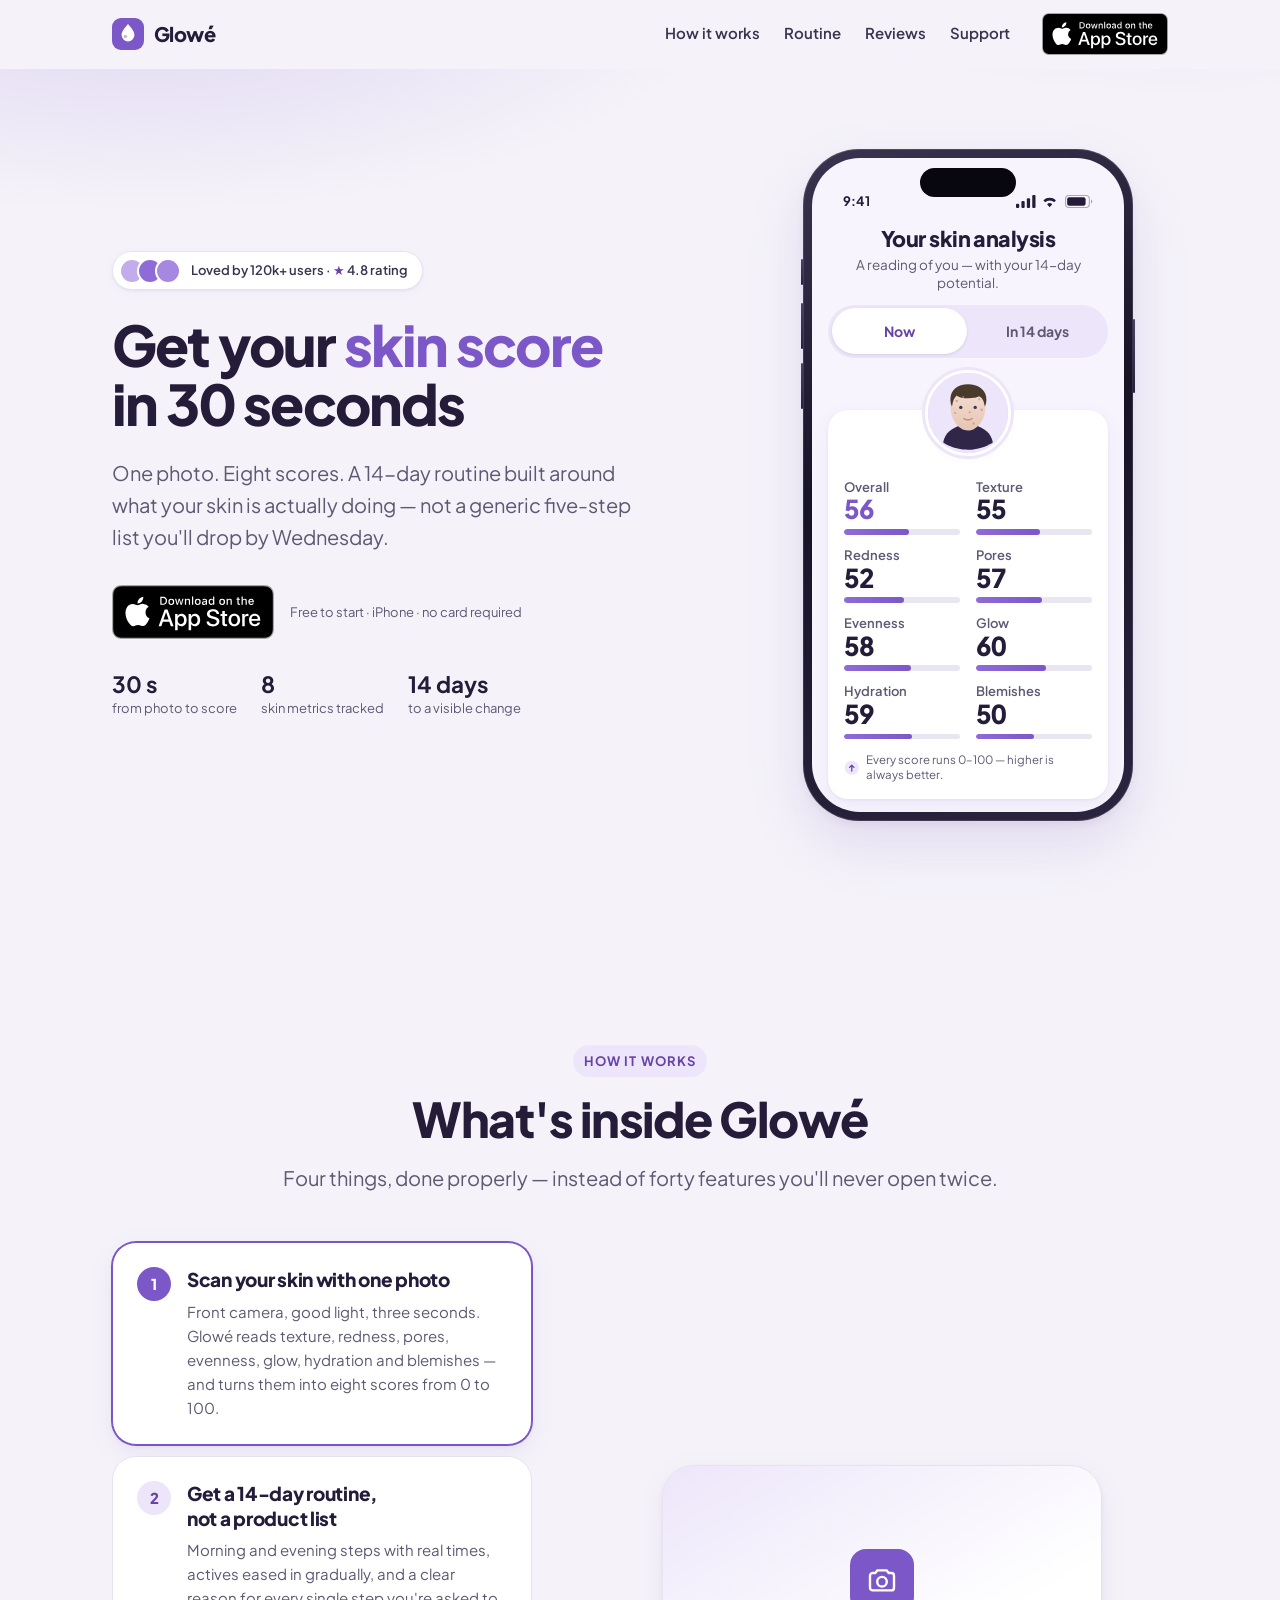
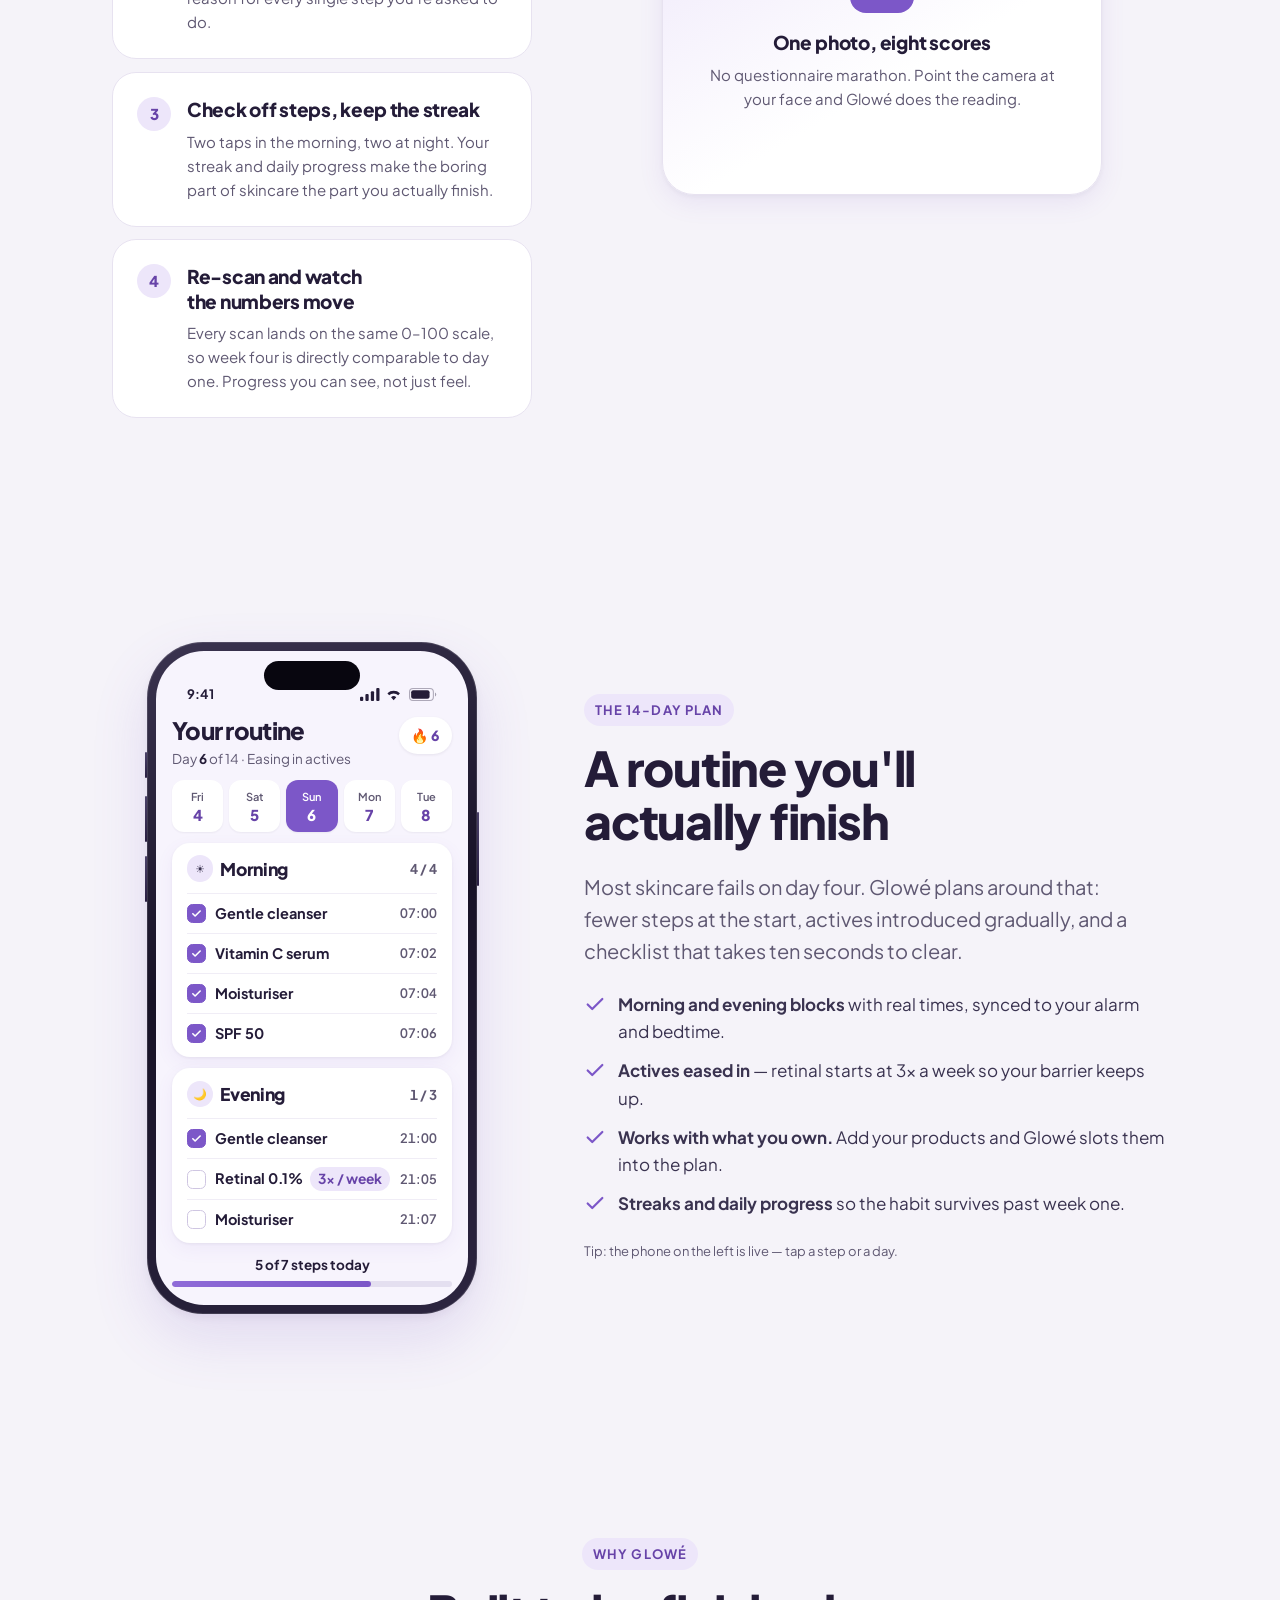
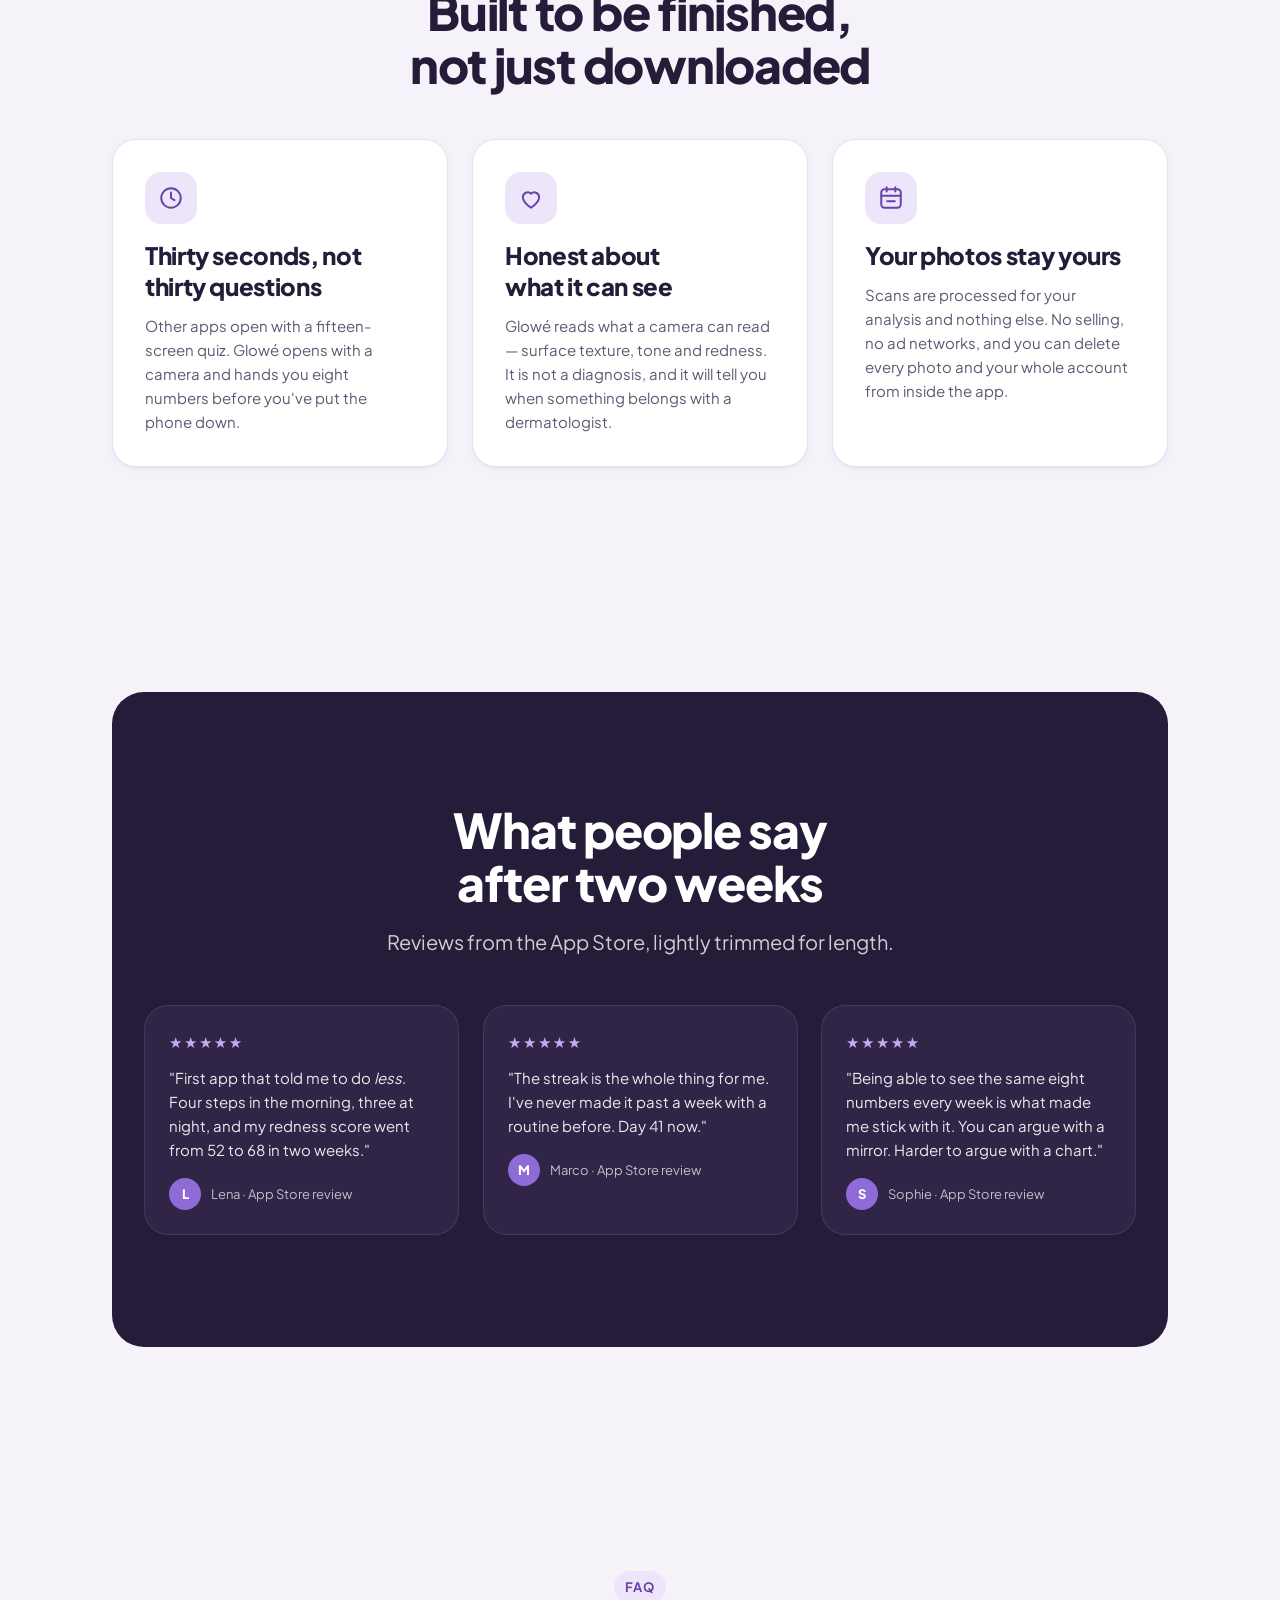
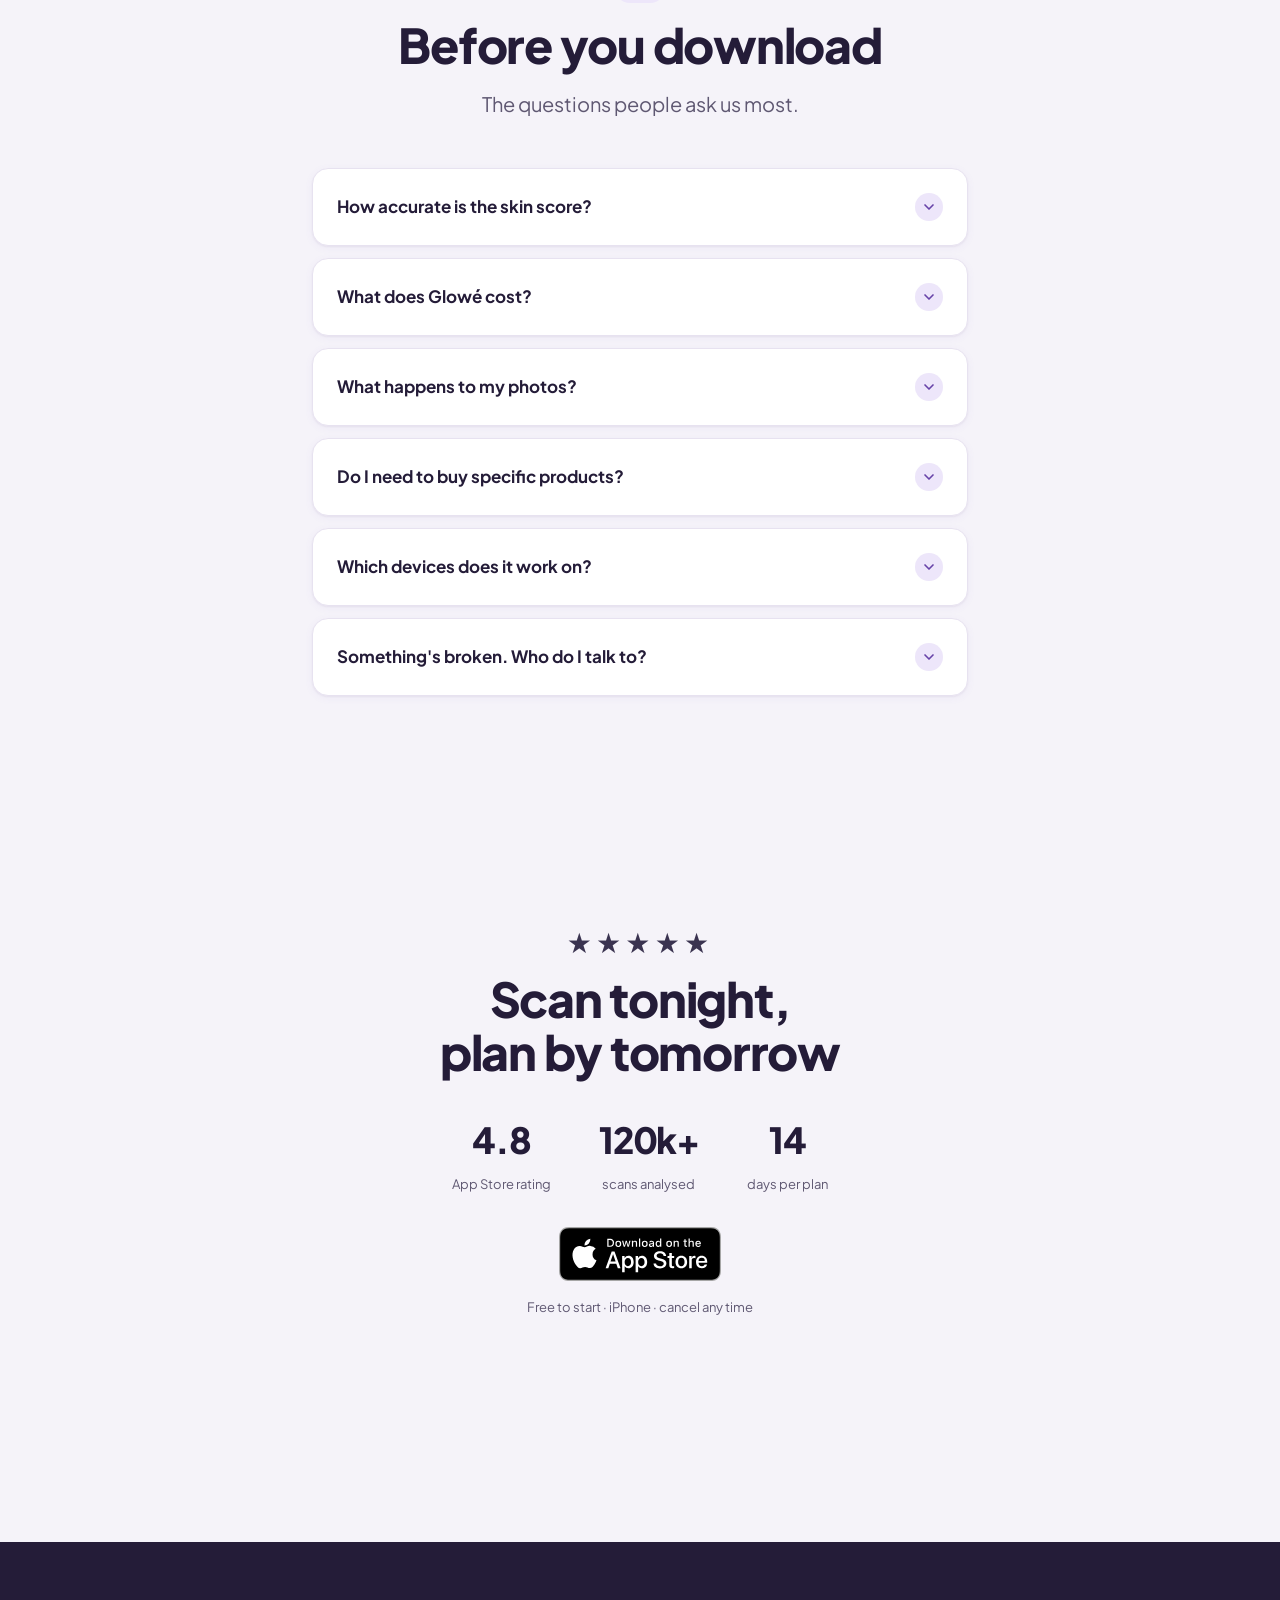
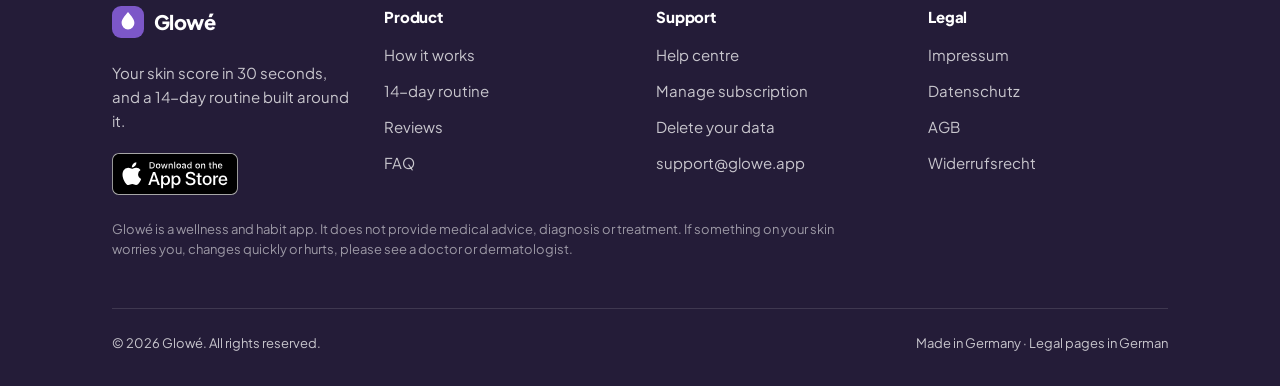
==== index.html @ 4f0b28f7 "Add Glowé marketing site with code-built iPhone mockups Static five-page site for the Glowé iOS app," ====
<!doctype html>
<html lang="en">
  <head>
    <meta charset="utf-8" />
    <meta name="viewport" content="width=device-width, initial-scale=1" />
    <title>Glowé — Get your skin score and a 14-day routine</title>
    <meta
      name="description"
      content="Glowé reads your skin in 30 seconds and builds a 14-day routine you'll actually finish. Eight scores, one clear plan, progress you can see. Free to start on iPhone."
    />
    <link rel="canonical" href="https://glowe.app/" />
    <meta name="theme-color" content="#f5f3f9" />

    <meta property="og:type" content="website" />
    <meta property="og:site_name" content="Glowé" />
    <meta property="og:title" content="Glowé — Get your skin score" />
    <meta
      property="og:description"
      content="A reading of your skin in 30 seconds, plus a 14-day routine built around it. Free to start on iPhone."
    />
    <meta property="og:url" content="https://glowe.app/" />
    <meta property="og:locale" content="en" />
    <meta name="twitter:card" content="summary_large_image" />
    <meta name="twitter:title" content="Glowé — Get your skin score" />
    <meta
      name="twitter:description"
      content="A reading of your skin in 30 seconds, plus a 14-day routine built around it."
    />

    <link
      rel="preload"
      href="assets/fonts/plus-jakarta-sans-latin.woff2"
      as="font"
      type="font/woff2"
      crossorigin
    />
    <link rel="stylesheet" href="assets/css/style.css" />
    <link
      rel="icon"
      href="data:image/svg+xml,%3Csvg xmlns='http://www.w3.org/2000/svg' viewBox='0 0 32 32'%3E%3Crect width='32' height='32' rx='9' fill='%237c57c8'/%3E%3Cpath d='M16 6c3.4 4.2 6.4 7.2 6.4 11a6.4 6.4 0 1 1-12.8 0c0-3.8 3-6.8 6.4-11z' fill='%23fff'/%3E%3C/svg%3E"
    />

    <script type="application/ld+json">
      {
        "@context": "https://schema.org",
        "@type": "SoftwareApplication",
        "name": "Glowé",
        "applicationCategory": "HealthApplication",
        "operatingSystem": "iOS 16.0 or later",
        "url": "https://glowe.app/",
        "downloadUrl": "https://apps.apple.com/app/id6787454842",
        "description": "Glowé reads your skin in 30 seconds and builds a 14-day routine around it.",
        "offers": {
          "@type": "Offer",
          "price": "0",
          "priceCurrency": "EUR",
          "description": "Free to download with an optional paid subscription."
        }
      }
    </script>
  </head>

  <body>
    <a class="skip-link" href="#main">Skip to content</a>

    <!-- ==================== HEADER ==================== -->
    <header class="header">
      <div class="container header__inner">
        <a class="brand" href="index.html">
          <svg
            class="brand__mark"
            viewBox="0 0 32 32"
            role="img"
            aria-hidden="true"
          >
            <rect width="32" height="32" rx="9" fill="#7c57c8" />
            <path
              d="M16 6c3.4 4.2 6.4 7.2 6.4 11a6.4 6.4 0 1 1-12.8 0c0-3.8 3-6.8 6.4-11z"
              fill="#fff"
            />
            <circle cx="13.4" cy="18.4" r="1.7" fill="#7c57c8" opacity=".45" />
          </svg>
          Glowé
        </a>

        <nav class="nav" aria-label="Main">
          <a href="#how">How it works</a>
          <a href="#routine">Routine</a>
          <a href="#reviews">Reviews</a>
          <a href="support.html">Support</a>
        </nav>

        <a
          class="appstore appstore--sm header__cta"
          href="https://apps.apple.com/app/id6787454842"
          target="_blank"
          rel="noopener"
        >
          <img
            src="assets/img/appstore-badge.svg"
            alt="Download Glowé on the App Store"
            width="126"
            height="42"
          />
        </a>

        <button
          class="burger"
          type="button"
          aria-expanded="false"
          aria-controls="mobile-nav"
          aria-label="Open menu"
        >
          <span></span>
        </button>
      </div>

      <div class="container">
        <nav class="mobile-nav" id="mobile-nav" hidden aria-label="Mobile">
          <a href="#how">How it works</a>
          <a href="#routine">Routine</a>
          <a href="#reviews">Reviews</a>
          <a href="support.html">Support</a>
          <a
            class="appstore appstore--sm"
            href="https://apps.apple.com/app/id6787454842"
            target="_blank"
            rel="noopener"
          >
            <img
              src="assets/img/appstore-badge.svg"
              alt="Download Glowé on the App Store"
              width="126"
              height="42"
            />
          </a>
        </nav>
      </div>
    </header>

    <main id="main">
      <!-- ==================== HERO ==================== -->
      <section class="hero">
        <div class="container hero__grid">
          <div data-reveal-group>
            <div class="proof reveal">
              <span class="proof__faces" aria-hidden="true"
                ><span></span><span></span><span></span
              ></span>
              <span
                >Loved by 120k+ users · <span class="proof__stars">★</span> 4.8
                rating</span
              >
            </div>

            <h1 class="reveal">
              Get your <em>skin score</em><br />in 30 seconds
            </h1>

            <p class="hero__lead reveal">
              One photo. Eight scores. A 14-day routine built around what your
              skin is actually doing — not a generic five-step list you'll drop
              by Wednesday.
            </p>

            <div class="cta-row hero__cta reveal">
              <a
                class="appstore"
                href="https://apps.apple.com/app/id6787454842"
                target="_blank"
                rel="noopener"
              >
                <img
                  src="assets/img/appstore-badge.svg"
                  alt="Download Glowé on the App Store"
                  width="162"
                  height="54"
                />
              </a>
              <span class="cta-note"
                >Free to start · iPhone · no card required</span
              >
            </div>

            <div class="hero__meta reveal">
              <div><strong>30 s</strong>from photo to score</div>
              <div><strong>8</strong>skin metrics tracked</div>
              <div><strong>14 days</strong>to a visible change</div>
            </div>
          </div>

          <!-- ---------- iPhone 1: Skin analysis (echter Code) ---------- -->
          <div class="phone reveal" data-skin-screen>
            <span class="phone__side phone__side--l1" aria-hidden="true"></span>
            <span class="phone__side phone__side--l2" aria-hidden="true"></span>
            <span class="phone__side phone__side--l3" aria-hidden="true"></span>
            <span class="phone__side phone__side--r" aria-hidden="true"></span>

            <div class="phone__frame">
              <span class="phone__island" aria-hidden="true"></span>
              <div class="phone__screen">
                <div class="statusbar">
                  <span>9:41</span>
                  <span class="statusbar__icons" aria-hidden="true">
                    <svg viewBox="0 0 18 12">
                      <rect x="0" y="8" width="3" height="4" rx="1" />
                      <rect x="5" y="5.5" width="3" height="6.5" rx="1" />
                      <rect x="10" y="3" width="3" height="9" rx="1" />
                      <rect x="15" y="0" width="3" height="12" rx="1" />
                    </svg>
                    <svg viewBox="0 0 16 12">
                      <path
                        d="M8 11.2 5.6 8.6a3.4 3.4 0 0 1 4.8 0L8 11.2Zm-4.2-4.5-1.6-1.8a8.6 8.6 0 0 1 11.6 0l-1.6 1.8a6.2 6.2 0 0 0-8.4 0Z"
                      />
                    </svg>
                    <svg viewBox="0 0 26 12">
                      <rect
                        x="0.5"
                        y="0.5"
                        width="22"
                        height="11"
                        rx="3.2"
                        fill="none"
                        stroke="currentColor"
                        stroke-opacity=".35"
                      />
                      <rect x="2" y="2" width="17" height="8" rx="2" />
                      <path d="M24 4.2v3.6a2 2 0 0 0 0-3.6Z" opacity=".4" />
                    </svg>
                  </span>
                </div>

                <div class="screen">
                  <div>
                    <p class="screen__title">Your skin analysis</p>
                    <p class="screen__sub">
                      A reading of you — with your 14-day potential.
                    </p>
                  </div>

                  <div class="seg" data-active="0" role="tablist" aria-label="Timeframe">
                    <span class="seg__thumb" aria-hidden="true"></span>
                    <button
                      class="seg__btn"
                      type="button"
                      role="tab"
                      aria-selected="true"
                    >
                      Now
                    </button>
                    <button
                      class="seg__btn"
                      type="button"
                      role="tab"
                      aria-selected="false"
                      tabindex="-1"
                    >
                      In 14 days
                    </button>
                  </div>

                  <div>
                    <div class="face">
                      <svg viewBox="0 0 100 100" role="img" aria-label="Your scan">
                        <defs>
                          <linearGradient id="skin" x1="0" y1="0" x2="0" y2="1">
                            <stop offset="0" stop-color="#f4ded2" />
                            <stop offset="1" stop-color="#e6c6b4" />
                          </linearGradient>
                        </defs>
                        <rect width="100" height="100" fill="#ede6fa" />
                        <path
                          d="M50 96c-19 0-31-9-31-9 2-13 12-18 20-21h22c8 3 18 8 20 21 0 0-12 9-31 9Z"
                          fill="#2f2648"
                        />
                        <path
                          d="M50 18c14 0 22 9 22 24 0 16-10 30-22 30S28 58 28 42c0-15 8-24 22-24Z"
                          fill="url(#skin)"
                        />
                        <path
                          d="M50 14c13 0 23 7 23 19 0 4-1 7-2 9-1-7-3-11-7-13-5 3-23 4-28-1-3 2-5 7-6 14-1-2-2-5-2-9 0-12 9-19 22-19Z"
                          fill="#4a3a2c"
                        />
                        <circle cx="41" cy="43" r="2.1" fill="#3c3350" />
                        <circle cx="59" cy="43" r="2.1" fill="#3c3350" />
                        <path
                          d="M45 57c3 2 7 2 10 0"
                          stroke="#c98d80"
                          stroke-width="2"
                          fill="none"
                          stroke-linecap="round"
                        />
                        <g fill="#d98a86" opacity=".72">
                          <circle cx="36" cy="35" r="1.5" />
                          <circle cx="64" cy="33" r="1.3" />
                          <circle cx="67" cy="46" r="1.6" />
                          <circle cx="34" cy="50" r="1.4" />
                          <circle cx="57" cy="63" r="1.5" />
                          <circle cx="44" cy="30" r="1.2" />
                          <circle cx="52" cy="49" r="1.3" />
                        </g>
                      </svg>
                    </div>

                    <div class="screen__card">
                      <div class="scores">
                        <div class="score score--lead" data-score="overall">
                          <p class="score__label">Overall</p>
                          <p class="score__value">56</p>
                          <div class="score__bar">
                            <span class="score__fill"></span>
                          </div>
                        </div>
                        <div class="score" data-score="texture">
                          <p class="score__label">Texture</p>
                          <p class="score__value">55</p>
                          <div class="score__bar">
                            <span class="score__fill"></span>
                          </div>
                        </div>
                        <div class="score" data-score="redness">
                          <p class="score__label">Redness</p>
                          <p class="score__value">52</p>
                          <div class="score__bar">
                            <span class="score__fill"></span>
                          </div>
                        </div>
                        <div class="score" data-score="pores">
                          <p class="score__label">Pores</p>
                          <p class="score__value">57</p>
                          <div class="score__bar">
                            <span class="score__fill"></span>
                          </div>
                        </div>
                        <div class="score" data-score="evenness">
                          <p class="score__label">Evenness</p>
                          <p class="score__value">58</p>
                          <div class="score__bar">
                            <span class="score__fill"></span>
                          </div>
                        </div>
                        <div class="score" data-score="glow">
                          <p class="score__label">Glow</p>
                          <p class="score__value">60</p>
                          <div class="score__bar">
                            <span class="score__fill"></span>
                          </div>
                        </div>
                        <div class="score" data-score="hydration">
                          <p class="score__label">Hydration</p>
                          <p class="score__value">59</p>
                          <div class="score__bar">
                            <span class="score__fill"></span>
                          </div>
                        </div>
                        <div class="score" data-score="blemishes">
                          <p class="score__label">Blemishes</p>
                          <p class="score__value">50</p>
                          <div class="score__bar">
                            <span class="score__fill"></span>
                          </div>
                        </div>
                      </div>

                      <p class="screen__foot">
                        <svg viewBox="0 0 24 24" aria-hidden="true">
                          <circle cx="12" cy="12" r="11" fill="#ede6fa" />
                          <path
                            d="M12 17V8m0 0-3.4 3.4M12 8l3.4 3.4"
                            stroke="#6743a8"
                            stroke-width="2"
                            fill="none"
                            stroke-linecap="round"
                            stroke-linejoin="round"
                          />
                        </svg>
                        Every score runs 0–100 — higher is always better.
                      </p>
                    </div>
                  </div>
                </div>
              </div>
            </div>
          </div>
        </div>
      </section>

      <!-- ==================== HOW IT WORKS / TABS ==================== -->
      <section class="section" id="how">
        <div class="container">
          <div class="section__head reveal">
            <span class="eyebrow">How it works</span>
            <h2>What's inside Glowé</h2>
            <p>
              Four things, done properly — instead of forty features you'll
              never open twice.
            </p>
          </div>

          <div class="features">
            <div class="tabs" role="tablist" data-tabs aria-label="Features">
              <button
                class="tab reveal"
                role="tab"
                id="tab-1"
                aria-controls="panel-1"
                aria-selected="true"
                type="button"
              >
                <span class="tab__num" aria-hidden="true">1</span>
                <span>
                  <h3>Scan your skin with one photo</h3>
                  <p>
                    Front camera, good light, three seconds. Glowé reads
                    texture, redness, pores, evenness, glow, hydration and
                    blemishes — and turns them into eight scores from 0 to 100.
                  </p>
                </span>
              </button>

              <button
                class="tab reveal"
                role="tab"
                id="tab-2"
                aria-controls="panel-2"
                aria-selected="false"
                tabindex="-1"
                type="button"
              >
                <span class="tab__num" aria-hidden="true">2</span>
                <span>
                  <h3>Get a 14-day routine, not a product list</h3>
                  <p>
                    Morning and evening steps with real times, actives eased in
                    gradually, and a clear reason for every single step you're
                    asked to do.
                  </p>
                </span>
              </button>

              <button
                class="tab reveal"
                role="tab"
                id="tab-3"
                aria-controls="panel-3"
                aria-selected="false"
                tabindex="-1"
                type="button"
              >
                <span class="tab__num" aria-hidden="true">3</span>
                <span>
                  <h3>Check off steps, keep the streak</h3>
                  <p>
                    Two taps in the morning, two at night. Your streak and daily
                    progress make the boring part of skincare the part you
                    actually finish.
                  </p>
                </span>
              </button>

              <button
                class="tab reveal"
                role="tab"
                id="tab-4"
                aria-controls="panel-4"
                aria-selected="false"
                tabindex="-1"
                type="button"
              >
                <span class="tab__num" aria-hidden="true">4</span>
                <span>
                  <h3>Re-scan and watch the numbers move</h3>
                  <p>
                    Every scan lands on the same 0–100 scale, so week four is
                    directly comparable to day one. Progress you can see, not
                    just feel.
                  </p>
                </span>
              </button>
            </div>

            <div class="tabpanels reveal">
              <div
                class="tabpanel is-active"
                id="panel-1"
                role="tabpanel"
                aria-labelledby="tab-1"
              >
                <div class="shot">
                  <div>
                    <div class="shot__icon">
                      <svg viewBox="0 0 24 24" aria-hidden="true">
                        <path
                          d="M3 8a2 2 0 0 1 2-2h2l1.6-2h6.8L17 6h2a2 2 0 0 1 2 2v9a2 2 0 0 1-2 2H5a2 2 0 0 1-2-2Z"
                        />
                        <circle cx="12" cy="12.5" r="3.6" />
                      </svg>
                    </div>
                    <h4>One photo, eight scores</h4>
                    <p>
                      No questionnaire marathon. Point the camera at your face
                      and Glowé does the reading.
                    </p>
                  </div>
                </div>
              </div>

              <div
                class="tabpanel"
                id="panel-2"
                role="tabpanel"
                aria-labelledby="tab-2"
              >
                <div class="shot">
                  <div>
                    <div class="shot__icon">
                      <svg viewBox="0 0 24 24" aria-hidden="true">
                        <rect x="3" y="5" width="18" height="16" rx="3" />
                        <path d="M8 3v4M16 3v4M3 10h18M8 15h3M8 18h6" />
                      </svg>
                    </div>
                    <h4>14 days, mapped out</h4>
                    <p>
                      Actives are introduced slowly — retinal three times a week
                      before it becomes nightly.
                    </p>
                  </div>
                </div>
              </div>

              <div
                class="tabpanel"
                id="panel-3"
                role="tabpanel"
                aria-labelledby="tab-3"
              >
                <div class="shot">
                  <div>
                    <div class="shot__icon">
                      <svg viewBox="0 0 24 24" aria-hidden="true">
                        <path d="m4 12.5 5 5L20 6.5" />
                      </svg>
                    </div>
                    <h4>Streaks that survive Wednesday</h4>
                    <p>
                      A tap per step, a bar that fills, and a reminder that
                      knows your actual bedtime.
                    </p>
                  </div>
                </div>
              </div>

              <div
                class="tabpanel"
                id="panel-4"
                role="tabpanel"
                aria-labelledby="tab-4"
              >
                <div class="shot">
                  <div>
                    <div class="shot__icon">
                      <svg viewBox="0 0 24 24" aria-hidden="true">
                        <path d="M4 19V5M4 19h16M8 16V11M12.5 16V7M17 16v-6" />
                      </svg>
                    </div>
                    <h4>Same scale, every scan</h4>
                    <p>
                      Day 1 next to day 14 next to day 90 — one chart, no
                      guessing whether it's working.
                    </p>
                  </div>
                </div>
              </div>
            </div>
          </div>
        </div>
      </section>

      <!-- ==================== ROUTINE (iPhone 2) ==================== -->
      <section class="section" id="routine">
        <div class="container split">
          <!-- ---------- iPhone 2: Routine (echter Code, anklickbar) ---------- -->
          <div class="phone reveal" data-routine-screen>
            <span class="phone__side phone__side--l1" aria-hidden="true"></span>
            <span class="phone__side phone__side--l2" aria-hidden="true"></span>
            <span class="phone__side phone__side--l3" aria-hidden="true"></span>
            <span class="phone__side phone__side--r" aria-hidden="true"></span>

            <div class="phone__frame">
              <span class="phone__island" aria-hidden="true"></span>
              <div class="phone__screen">
                <div class="statusbar">
                  <span>9:41</span>
                  <span class="statusbar__icons" aria-hidden="true">
                    <svg viewBox="0 0 18 12">
                      <rect x="0" y="8" width="3" height="4" rx="1" />
                      <rect x="5" y="5.5" width="3" height="6.5" rx="1" />
                      <rect x="10" y="3" width="3" height="9" rx="1" />
                      <rect x="15" y="0" width="3" height="12" rx="1" />
                    </svg>
                    <svg viewBox="0 0 16 12">
                      <path
                        d="M8 11.2 5.6 8.6a3.4 3.4 0 0 1 4.8 0L8 11.2Zm-4.2-4.5-1.6-1.8a8.6 8.6 0 0 1 11.6 0l-1.6 1.8a6.2 6.2 0 0 0-8.4 0Z"
                      />
                    </svg>
                    <svg viewBox="0 0 26 12">
                      <rect
                        x="0.5"
                        y="0.5"
                        width="22"
                        height="11"
                        rx="3.2"
                        fill="none"
                        stroke="currentColor"
                        stroke-opacity=".35"
                      />
                      <rect x="2" y="2" width="17" height="8" rx="2" />
                      <path d="M24 4.2v3.6a2 2 0 0 0 0-3.6Z" opacity=".4" />
                    </svg>
                  </span>
                </div>

                <div class="screen screen--routine">
                  <div class="routine__top">
                    <div>
                      <p class="routine__title">Your routine</p>
                      <p class="routine__sub">
                        Day <b>6</b> of 14 · Easing in actives
                      </p>
                    </div>
                    <span class="streak" aria-label="6 day streak">🔥 6</span>
                  </div>

                  <div class="days" role="group" aria-label="Pick a day">
                    <button class="day" type="button" aria-pressed="false">
                      <span class="day__name">Fri</span
                      ><span class="day__num">4</span>
                    </button>
                    <button class="day" type="button" aria-pressed="false">
                      <span class="day__name">Sat</span
                      ><span class="day__num">5</span>
                    </button>
                    <button class="day" type="button" aria-pressed="true">
                      <span class="day__name">Sun</span
                      ><span class="day__num">6</span>
                    </button>
                    <button class="day" type="button" aria-pressed="false">
                      <span class="day__name">Mon</span
                      ><span class="day__num">7</span>
                    </button>
                    <button class="day" type="button" aria-pressed="false">
                      <span class="day__name">Tue</span
                      ><span class="day__num">8</span>
                    </button>
                  </div>

                  <div class="block" data-block>
                    <div class="block__head">
                      <span class="block__icon" aria-hidden="true">☀️</span>
                      <span class="block__name">Morning</span>
                      <span class="block__count">4 / 4</span>
                    </div>
                    <button class="step" type="button" aria-pressed="true">
                      <span class="step__box" aria-hidden="true"
                        ><svg viewBox="0 0 24 24" fill="none" stroke="#fff" stroke-width="3.5" stroke-linecap="round" stroke-linejoin="round"><path d="m4 12.5 5 5L20 6.5"/></svg
                      ></span>
                      <span class="step__name">Gentle cleanser</span>
                      <span class="step__time">07:00</span>
                    </button>
                    <button class="step" type="button" aria-pressed="true">
                      <span class="step__box" aria-hidden="true"
                        ><svg viewBox="0 0 24 24" fill="none" stroke="#fff" stroke-width="3.5" stroke-linecap="round" stroke-linejoin="round"><path d="m4 12.5 5 5L20 6.5"/></svg
                      ></span>
                      <span class="step__name">Vitamin C serum</span>
                      <span class="step__time">07:02</span>
                    </button>
                    <button class="step" type="button" aria-pressed="true">
                      <span class="step__box" aria-hidden="true"
                        ><svg viewBox="0 0 24 24" fill="none" stroke="#fff" stroke-width="3.5" stroke-linecap="round" stroke-linejoin="round"><path d="m4 12.5 5 5L20 6.5"/></svg
                      ></span>
                      <span class="step__name">Moisturiser</span>
                      <span class="step__time">07:04</span>
                    </button>
                    <button class="step" type="button" aria-pressed="true">
                      <span class="step__box" aria-hidden="true"
                        ><svg viewBox="0 0 24 24" fill="none" stroke="#fff" stroke-width="3.5" stroke-linecap="round" stroke-linejoin="round"><path d="m4 12.5 5 5L20 6.5"/></svg
                      ></span>
                      <span class="step__name">SPF 50</span>
                      <span class="step__time">07:06</span>
                    </button>
                  </div>

                  <div class="block" data-block>
                    <div class="block__head">
                      <span class="block__icon" aria-hidden="true">🌙</span>
                      <span class="block__name">Evening</span>
                      <span class="block__count">1 / 3</span>
                    </div>
                    <button class="step" type="button" aria-pressed="true">
                      <span class="step__box" aria-hidden="true"
                        ><svg viewBox="0 0 24 24" fill="none" stroke="#fff" stroke-width="3.5" stroke-linecap="round" stroke-linejoin="round"><path d="m4 12.5 5 5L20 6.5"/></svg
                      ></span>
                      <span class="step__name">Gentle cleanser</span>
                      <span class="step__time">21:00</span>
                    </button>
                    <button class="step" type="button" aria-pressed="false">
                      <span class="step__box" aria-hidden="true"
                        ><svg viewBox="0 0 24 24" fill="none" stroke="#fff" stroke-width="3.5" stroke-linecap="round" stroke-linejoin="round"><path d="m4 12.5 5 5L20 6.5"/></svg
                      ></span>
                      <span class="step__name"
                        >Retinal 0.1%<span class="step__tag">3× / week</span></span
                      >
                      <span class="step__time">21:05</span>
                    </button>
                    <button class="step" type="button" aria-pressed="false">
                      <span class="step__box" aria-hidden="true"
                        ><svg viewBox="0 0 24 24" fill="none" stroke="#fff" stroke-width="3.5" stroke-linecap="round" stroke-linejoin="round"><path d="m4 12.5 5 5L20 6.5"/></svg
                      ></span>
                      <span class="step__name">Moisturiser</span>
                      <span class="step__time">21:07</span>
                    </button>
                  </div>

                  <div class="routine__progress">
                    <p>
                      <span data-steps-done>5</span> of
                      <span data-steps-total>7</span> steps today
                    </p>
                    <div class="pbar">
                      <span
                        class="pbar__fill"
                        data-steps-bar
                        style="width: 71%"
                      ></span>
                    </div>
                  </div>
                </div>
              </div>
            </div>
          </div>

          <div data-reveal-group>
            <span class="eyebrow reveal">The 14-day plan</span>
            <h2 class="reveal">A routine you'll actually finish</h2>
            <p class="hero__lead reveal">
              Most skincare fails on day four. Glowé plans around that: fewer
              steps at the start, actives introduced gradually, and a checklist
              that takes ten seconds to clear.
            </p>
            <ul class="checklist reveal">
              <li>
                <svg
                  viewBox="0 0 24 24"
                  fill="none"
                  stroke="currentColor"
                  stroke-width="2.4"
                  stroke-linecap="round"
                  stroke-linejoin="round"
                  aria-hidden="true"
                >
                  <path d="m4 12.5 5 5L20 6.5" />
                </svg>
                <span
                  ><strong>Morning and evening blocks</strong> with real times,
                  synced to your alarm and bedtime.</span
                >
              </li>
              <li>
                <svg
                  viewBox="0 0 24 24"
                  fill="none"
                  stroke="currentColor"
                  stroke-width="2.4"
                  stroke-linecap="round"
                  stroke-linejoin="round"
                  aria-hidden="true"
                >
                  <path d="m4 12.5 5 5L20 6.5" />
                </svg>
                <span
                  ><strong>Actives eased in</strong> — retinal starts at 3× a
                  week so your barrier keeps up.</span
                >
              </li>
              <li>
                <svg
                  viewBox="0 0 24 24"
                  fill="none"
                  stroke="currentColor"
                  stroke-width="2.4"
                  stroke-linecap="round"
                  stroke-linejoin="round"
                  aria-hidden="true"
                >
                  <path d="m4 12.5 5 5L20 6.5" />
                </svg>
                <span
                  ><strong>Works with what you own.</strong> Add your products
                  and Glowé slots them into the plan.</span
                >
              </li>
              <li>
                <svg
                  viewBox="0 0 24 24"
                  fill="none"
                  stroke="currentColor"
                  stroke-width="2.4"
                  stroke-linecap="round"
                  stroke-linejoin="round"
                  aria-hidden="true"
                >
                  <path d="m4 12.5 5 5L20 6.5" />
                </svg>
                <span
                  ><strong>Streaks and daily progress</strong> so the habit
                  survives past week one.</span
                >
              </li>
            </ul>
            <p class="cta-note reveal" style="margin-top: 1.5rem">
              Tip: the phone on the left is live — tap a step or a day.
            </p>
          </div>
        </div>
      </section>

      <!-- ==================== WHY GLOWÉ ==================== -->
      <section class="section">
        <div class="container">
          <div class="section__head reveal">
            <span class="eyebrow">Why Glowé</span>
            <h2>Built to be finished, not just downloaded</h2>
          </div>

          <div class="cards" data-reveal-group>
            <article class="card reveal">
              <div class="card__icon">
                <svg viewBox="0 0 24 24" aria-hidden="true">
                  <circle cx="12" cy="12" r="9" />
                  <path d="M12 7v5l3.2 2" />
                </svg>
              </div>
              <h3>Thirty seconds, not thirty questions</h3>
              <p>
                Other apps open with a fifteen-screen quiz. Glowé opens with a
                camera and hands you eight numbers before you've put the phone
                down.
              </p>
            </article>

            <article class="card reveal">
              <div class="card__icon">
                <svg viewBox="0 0 24 24" aria-hidden="true">
                  <path
                    d="M12 21s-7.5-4.6-7.5-10A4.5 4.5 0 0 1 12 8a4.5 4.5 0 0 1 7.5 3c0 5.4-7.5 10-7.5 10Z"
                  />
                </svg>
              </div>
              <h3>Honest about what it can see</h3>
              <p>
                Glowé reads what a camera can read — surface texture, tone and
                redness. It is not a diagnosis, and it will tell you when
                something belongs with a dermatologist.
              </p>
            </article>

            <article class="card reveal">
              <div class="card__icon">
                <svg viewBox="0 0 24 24" aria-hidden="true">
                  <rect x="3" y="4" width="18" height="17" rx="3" />
                  <path d="M3 10h18M8 2v4M16 2v4M8.5 15h7" />
                </svg>
              </div>
              <h3>Your photos stay yours</h3>
              <p>
                Scans are processed for your analysis and nothing else. No
                selling, no ad networks, and you can delete every photo and your
                whole account from inside the app.
              </p>
            </article>
          </div>
        </div>
      </section>

      <!-- ==================== REVIEWS ==================== -->
      <section class="section" id="reviews">
        <div class="container">
          <div class="dark section" style="padding-inline: var(--gutter)">
            <div class="section__head reveal">
              <h2>What people say after two weeks</h2>
              <p>Reviews from the App Store, lightly trimmed for length.</p>
            </div>

            <div class="quotes" data-reveal-group>
              <figure class="quote reveal">
                <div class="quote__stars" aria-label="5 out of 5">★★★★★</div>
                <blockquote>
                  <p>
                    "First app that told me to do <em>less</em>. Four steps in
                    the morning, three at night, and my redness score went from
                    52 to 68 in two weeks."
                  </p>
                </blockquote>
                <figcaption class="quote__who">
                  <span class="quote__avatar" aria-hidden="true">L</span>
                  Lena · App Store review
                </figcaption>
              </figure>

              <figure class="quote reveal">
                <div class="quote__stars" aria-label="5 out of 5">★★★★★</div>
                <blockquote>
                  <p>
                    "The streak is the whole thing for me. I've never made it
                    past a week with a routine before. Day 41 now."
                  </p>
                </blockquote>
                <figcaption class="quote__who">
                  <span class="quote__avatar" aria-hidden="true">M</span>
                  Marco · App Store review
                </figcaption>
              </figure>

              <figure class="quote reveal">
                <div class="quote__stars" aria-label="4 out of 5">★★★★★</div>
                <blockquote>
                  <p>
                    "Being able to see the same eight numbers every week is what
                    made me stick with it. You can argue with a mirror. Harder
                    to argue with a chart."
                  </p>
                </blockquote>
                <figcaption class="quote__who">
                  <span class="quote__avatar" aria-hidden="true">S</span>
                  Sophie · App Store review
                </figcaption>
              </figure>
            </div>
          </div>
        </div>
      </section>

      <!-- ==================== FAQ ==================== -->
      <section class="section" id="faq">
        <div class="container container--narrow">
          <div class="section__head reveal">
            <span class="eyebrow">FAQ</span>
            <h2>Before you download</h2>
            <p>The questions people ask us most.</p>
          </div>

          <div class="faq" data-reveal-group>
            <details class="reveal" name="home-faq">
              <summary>How accurate is the skin score?</summary>
              <div class="faq__a">
                <p>
                  The score is a consistent reading, not a medical measurement.
                  Glowé looks at what a front camera can actually see — surface
                  texture, tone, redness and visible blemishes — under
                  reasonable light. Its real strength is comparability: the same
                  scale every time, so day 1 and day 14 line up. It cannot see
                  under the skin and it does not diagnose anything.
                </p>
              </div>
            </details>

            <details class="reveal" name="home-faq">
              <summary>What does Glowé cost?</summary>
              <div class="faq__a">
                <p>
                  Downloading, your first scan and your full skin score are
                  free. Glowé Plus — unlimited re-scans, the full 14-day routine
                  and progress history — is an auto-renewing subscription billed
                  through your Apple ID. The exact price for your region is
                  shown in the App Store and on the purchase screen before you
                  confirm. You can cancel any time in iPhone Settings → your
                  name → Subscriptions.
                </p>
              </div>
            </details>

            <details class="reveal" name="home-faq">
              <summary>What happens to my photos?</summary>
              <div class="faq__a">
                <p>
                  They are processed to produce your analysis and stored so you
                  can compare scans over time. They are never sold and never
                  passed to advertising networks. You can delete individual
                  scans or your entire account, photos included, from the app —
                  see our
                  <a href="datenschutz.html">privacy policy</a> for the full
                  detail.
                </p>
              </div>
            </details>

            <details class="reveal" name="home-faq">
              <summary>Do I need to buy specific products?</summary>
              <div class="faq__a">
                <p>
                  No. Glowé plans around categories — cleanser, serum,
                  moisturiser, SPF — and you can add the products you already
                  own. We do not sell products and we take no commission on any
                  we mention.
                </p>
              </div>
            </details>

            <details class="reveal" name="home-faq">
              <summary>Which devices does it work on?</summary>
              <div class="faq__a">
                <p>
                  iPhone with iOS 16.0 or later. An Android version is on the
                  roadmap; there is no release date yet, so please don't plan
                  around one.
                </p>
              </div>
            </details>

            <details class="reveal" name="home-faq">
              <summary>Something's broken. Who do I talk to?</summary>
              <div class="faq__a">
                <p>
                  A real person, usually within one working day. Head to
                  <a href="support.html">Support</a> or write straight to
                  <a href="mailto:support@glowe.app">support@glowe.app</a> — a
                  screenshot helps enormously.
                </p>
              </div>
            </details>
          </div>
        </div>
      </section>

      <!-- ==================== FINAL CTA ==================== -->
      <section class="section finale">
        <div class="container container--narrow" data-reveal-group>
          <div class="finale__stars reveal" aria-hidden="true">★★★★★</div>
          <h2 class="reveal" style="margin-top: 0.5rem">
            Scan tonight, plan by tomorrow
          </h2>
          <div class="finale__scores reveal">
            <div><strong>4.8</strong><span>App Store rating</span></div>
            <div><strong>120k+</strong><span>scans analysed</span></div>
            <div><strong>14</strong><span>days per plan</span></div>
          </div>
          <div class="cta-row reveal">
            <a
              class="appstore"
              href="https://apps.apple.com/app/id6787454842"
              target="_blank"
              rel="noopener"
            >
              <img
                src="assets/img/appstore-badge.svg"
                alt="Download Glowé on the App Store"
                width="162"
                height="54"
              />
            </a>
          </div>
          <p class="cta-note reveal" style="margin-top: 1rem">
            Free to start · iPhone · cancel any time
          </p>
        </div>
      </section>
    </main>

    <!-- ==================== FOOTER ==================== -->
    <footer class="footer">
      <div class="container">
        <div class="footer__grid">
          <div>
            <a class="brand" href="index.html">
              <svg class="brand__mark" viewBox="0 0 32 32" aria-hidden="true">
                <rect width="32" height="32" rx="9" fill="#7c57c8" />
                <path
                  d="M16 6c3.4 4.2 6.4 7.2 6.4 11a6.4 6.4 0 1 1-12.8 0c0-3.8 3-6.8 6.4-11z"
                  fill="#fff"
                />
              </svg>
              Glowé
            </a>
            <p class="footer__tagline">
              Your skin score in 30 seconds, and a 14-day routine built around
              it.
            </p>
            <p style="margin-top: 1.25rem">
              <a
                class="appstore appstore--sm"
                href="https://apps.apple.com/app/id6787454842"
                target="_blank"
                rel="noopener"
              >
                <img
                  src="assets/img/appstore-badge.svg"
                  alt="Download Glowé on the App Store"
                  width="126"
                  height="42"
                />
              </a>
            </p>
          </div>

          <div>
            <h4>Product</h4>
            <ul>
              <li><a href="index.html#how">How it works</a></li>
              <li><a href="index.html#routine">14-day routine</a></li>
              <li><a href="index.html#reviews">Reviews</a></li>
              <li><a href="index.html#faq">FAQ</a></li>
            </ul>
          </div>

          <div>
            <h4>Support</h4>
            <ul>
              <li><a href="support.html">Help centre</a></li>
              <li>
                <a href="support.html#subscription">Manage subscription</a>
              </li>
              <li><a href="support.html#delete">Delete your data</a></li>
              <li><a href="mailto:support@glowe.app">support@glowe.app</a></li>
            </ul>
          </div>

          <div>
            <h4>Legal</h4>
            <ul>
              <li><a href="impressum.html">Impressum</a></li>
              <li><a href="datenschutz.html">Datenschutz</a></li>
              <li><a href="agb.html">AGB</a></li>
              <li><a href="agb.html#widerruf">Widerrufsrecht</a></li>
            </ul>
          </div>
        </div>

        <p class="footer__legal-note">
          Glowé is a wellness and habit app. It does not provide medical advice,
          diagnosis or treatment. If something on your skin worries you, changes
          quickly or hurts, please see a doctor or dermatologist.
        </p>

        <div class="footer__bottom">
          <span>© <span data-year>2026</span> Glowé. All rights reserved.</span>
          <span>Made in Germany · Legal pages in German</span>
        </div>
      </div>
    </footer>

    <script src="assets/js/main.js" defer></script>
  </body>
</html>
---- assets/css/style.css ----
/* =========================================================
   Glowé — Design System
   Ein Token-Satz, eine Typo-Skala, ein Spacing-Rhythmus.
   ========================================================= */

@font-face {
  font-family: "Plus Jakarta Sans";
  font-style: normal;
  font-weight: 400 800;
  font-display: swap;
  src: url("../fonts/plus-jakarta-sans-latin.woff2") format("woff2");
  unicode-range: U+0000-00FF, U+0131, U+0152-0153, U+02BB-02BC, U+02C6, U+02DA,
    U+02DC, U+0304, U+0308, U+0329, U+2000-206F, U+20AC, U+2122, U+2191, U+2193,
    U+2212, U+2215, U+FEFF, U+FFFD;
}

:root {
  /* ---- Farbe: eine Violett-Rampe, ein Neutral-System ---- */
  --violet-50: #f7f4fd;
  --violet-100: #ede6fa;
  --violet-200: #dccef5;
  --violet-300: #c3acec;
  --violet-400: #a688e0;
  --violet-500: #8f6bd8;
  --violet-600: #7c57c8; /* Primär — 5.18:1 auf Weiß */
  --violet-700: #6743a8; /* Kleiner Text auf Tint — 5.70:1 auf --bg */

  --ink: #241c38; /* Headlines */
  --text: #3a3350; /* Fließtext */
  --muted: #5f5872; /* Sekundär — 5.37:1 auf --bg */
  --line: #e7e2f0;
  --line-strong: #cfc6e2;

  --bg: #f5f3f9;
  --surface: #ffffff;
  --surface-dark: #241c38;
  --surface-dark-2: #302547;

  --ok: #2f7d5b;
  --warn-bg: #fff5e8;
  --warn-ink: #8a5a18;

  /* ---- Typo-Skala: 1.25 Major Third, fluid, ein LH pro Stufe ---- */
  --fs-display: clamp(2.25rem, 1.35rem + 3.9vw, 3.5rem); /* 36 → 56 */
  --fs-h2: clamp(1.875rem, 1.25rem + 2.7vw, 3rem); /* 30 → 48 */
  --fs-h3: clamp(1.25rem, 1.1rem + 0.6vw, 1.5rem); /* 20 → 24 */
  --fs-h4: 1.1875rem; /* 19 */
  --fs-lead: clamp(1.0625rem, 1rem + 0.4vw, 1.25rem); /* 17 → 20 */
  --fs-body: 1.0625rem; /* 17 */
  --fs-sm: 0.9375rem; /* 15 */
  --fs-xs: 0.8125rem; /* 13 */

  --lh-display: 1.06;
  --lh-h2: 1.1;
  --lh-h3: 1.3;
  --lh-body: 1.6;

  --ls-display: -0.032em;
  --ls-h2: -0.026em;
  --ls-h3: -0.015em;

  /* ---- Spacing: 4px-Basis, eine Progression ---- */
  --s-1: 0.25rem;
  --s-2: 0.5rem;
  --s-3: 0.75rem;
  --s-4: 1rem;
  --s-5: 1.5rem;
  --s-6: 2rem;
  --s-7: 3rem;
  --s-8: 4rem;
  --s-9: 6rem;
  --section-y: clamp(4rem, 2rem + 8vw, 7rem);

  /* ---- Maße ---- */
  --container: 1120px;
  --container-narrow: 720px;
  --gutter: clamp(1.25rem, 4vw, 2rem);
  --header-h: 68px;

  /* ---- Radius: vier Werte, sonst nichts ---- */
  --r-sm: 10px;
  --r-md: 16px;
  --r-lg: 24px;
  --r-xl: 32px;
  --r-full: 999px;

  /* ---- Schatten: eine Familie, violett getönt ---- */
  --shadow-sm: 0 1px 2px rgba(36, 28, 56, 0.05),
    0 2px 8px rgba(124, 87, 200, 0.06);
  --shadow-md: 0 2px 4px rgba(36, 28, 56, 0.04),
    0 8px 24px rgba(124, 87, 200, 0.1);
  --shadow-lg: 0 4px 8px rgba(36, 28, 56, 0.05),
    0 24px 56px rgba(124, 87, 200, 0.16);

  /* ---- Motion ---- */
  --ease: cubic-bezier(0.22, 0.61, 0.36, 1);
  --dur-fast: 160ms;
  --dur: 280ms;
  --dur-slow: 620ms;
}

/* ---------- Reset ---------- */
*,
*::before,
*::after {
  box-sizing: border-box;
}
* {
  margin: 0;
}
html {
  -webkit-text-size-adjust: 100%;
  scroll-behavior: smooth;
  scroll-padding-top: calc(var(--header-h) + 16px);
}
body {
  font-family: "Plus Jakarta Sans", ui-sans-serif, system-ui, -apple-system,
    "Segoe UI", Roboto, sans-serif;
  font-size: var(--fs-body);
  line-height: var(--lh-body);
  color: var(--text);
  background: var(--bg);
  -webkit-font-smoothing: antialiased;
  text-rendering: optimizeLegibility;
  overflow-x: clip;
}
img,
svg,
video {
  display: block;
  max-width: 100%;
}
button,
input,
textarea,
select {
  font: inherit;
  color: inherit;
}
a {
  color: var(--violet-700);
  text-decoration-thickness: 1px;
  text-underline-offset: 3px;
}
h1,
h2,
h3,
h4 {
  color: var(--ink);
  font-weight: 800;
  text-wrap: balance;
}
h1 {
  font-size: var(--fs-display);
  line-height: var(--lh-display);
  letter-spacing: var(--ls-display);
}
h2 {
  font-size: var(--fs-h2);
  line-height: var(--lh-h2);
  letter-spacing: var(--ls-h2);
}
h3 {
  font-size: var(--fs-h3);
  line-height: var(--lh-h3);
  letter-spacing: var(--ls-h3);
}
h4 {
  font-size: var(--fs-h4);
  line-height: 1.4;
  letter-spacing: -0.01em;
}

/* Ein sichtbarer Fokus-Ring — überall, nicht nirgends. */
:focus-visible {
  outline: 3px solid var(--violet-600);
  outline-offset: 3px;
  border-radius: 6px;
}

.skip-link {
  position: absolute;
  left: var(--s-4);
  top: var(--s-4);
  z-index: 200;
  padding: 0.7rem 1.1rem;
  background: var(--ink);
  color: #fff;
  border-radius: var(--r-sm);
  font-weight: 700;
  transform: translateY(-200%);
  transition: transform var(--dur) var(--ease);
}
.skip-link:focus-visible {
  transform: translateY(0);
}

/* ---------- Layout ---------- */
.container {
  width: 100%;
  max-width: var(--container);
  margin-inline: auto;
  padding-inline: var(--gutter);
}
.container--narrow {
  max-width: var(--container-narrow);
}
.section {
  padding-block: var(--section-y);
}
.section--tight {
  padding-block: calc(var(--section-y) * 0.6);
}
.section__head {
  max-width: 46rem;
  margin-inline: auto;
  text-align: center;
  margin-bottom: var(--s-7);
}
.section__head p {
  margin-top: var(--s-4);
  font-size: var(--fs-lead);
  color: var(--muted);
}
.eyebrow {
  display: inline-block;
  font-size: var(--fs-xs);
  font-weight: 700;
  letter-spacing: 0.08em;
  text-transform: uppercase;
  color: var(--violet-700);
  background: var(--violet-100);
  padding: 0.35rem 0.7rem;
  border-radius: var(--r-full);
  margin-bottom: var(--s-4);
}

/* ---------- Header ---------- */
.header {
  position: sticky;
  top: 0;
  z-index: 100;
  background: var(--bg);
  border-bottom: 1px solid transparent;
  transition: background var(--dur) var(--ease),
    border-color var(--dur) var(--ease), box-shadow var(--dur) var(--ease);
}
/* Opak ab Scroll > 0 — kein durchscheinender Header über dunklen Sektionen. */
.header.is-stuck {
  background: rgba(255, 255, 255, 0.92);
  -webkit-backdrop-filter: saturate(180%) blur(14px);
  backdrop-filter: saturate(180%) blur(14px);
  border-bottom-color: var(--line);
  box-shadow: var(--shadow-sm);
}
.header__inner {
  display: flex;
  align-items: center;
  gap: var(--s-5);
  min-height: var(--header-h);
}
.brand {
  display: inline-flex;
  align-items: center;
  gap: 0.6rem;
  font-weight: 800;
  font-size: 1.25rem;
  letter-spacing: -0.02em;
  color: var(--ink);
  text-decoration: none;
}
.brand__mark {
  width: 32px;
  height: 32px;
  flex: none;
}
.nav {
  display: none;
  margin-left: auto;
  align-items: center;
  gap: var(--s-5);
}
.nav a {
  color: var(--text);
  text-decoration: none;
  font-size: var(--fs-sm);
  font-weight: 600;
  padding: 0.4rem 0;
  border-bottom: 2px solid transparent;
  transition: color var(--dur-fast) var(--ease),
    border-color var(--dur-fast) var(--ease);
}
.nav a:hover {
  color: var(--violet-700);
  border-bottom-color: var(--violet-400);
}
.nav a[aria-current="page"] {
  color: var(--violet-700);
  border-bottom-color: var(--violet-600);
}
.header__cta {
  display: none;
  margin-left: var(--s-2);
}
.burger {
  margin-left: auto;
  display: inline-flex;
  align-items: center;
  justify-content: center;
  width: 44px;
  height: 44px;
  border: 1px solid var(--line-strong);
  background: var(--surface);
  border-radius: var(--r-sm);
  cursor: pointer;
}
.burger span {
  display: block;
  width: 18px;
  height: 2px;
  background: var(--ink);
  border-radius: 2px;
  position: relative;
  transition: background var(--dur-fast) var(--ease);
}
.burger span::before,
.burger span::after {
  content: "";
  position: absolute;
  left: 0;
  width: 18px;
  height: 2px;
  background: var(--ink);
  border-radius: 2px;
  transition: transform var(--dur) var(--ease);
}
.burger span::before {
  top: -6px;
}
.burger span::after {
  top: 6px;
}
.burger[aria-expanded="true"] span {
  background: transparent;
}
.burger[aria-expanded="true"] span::before {
  transform: translateY(6px) rotate(45deg);
}
.burger[aria-expanded="true"] span::after {
  transform: translateY(-6px) rotate(-45deg);
}
.mobile-nav {
  display: grid;
  gap: var(--s-1);
  padding: var(--s-4) 0 var(--s-5);
  border-top: 1px solid var(--line);
}
.mobile-nav[hidden] {
  display: none;
}
.mobile-nav a {
  padding: 0.7rem 0.25rem;
  color: var(--text);
  text-decoration: none;
  font-weight: 600;
}
.mobile-nav .btn {
  margin-top: var(--s-3);
  justify-self: start;
}
@media (min-width: 900px) {
  .nav,
  .header__cta {
    display: flex;
  }
  .burger,
  .mobile-nav {
    display: none !important;
  }
}

/* ---------- Buttons & Badges ---------- */
.btn {
  display: inline-flex;
  align-items: center;
  justify-content: center;
  gap: 0.5rem;
  padding: 0.85rem 1.5rem;
  border-radius: var(--r-full);
  border: 1px solid transparent;
  font-size: var(--fs-sm);
  font-weight: 700;
  text-decoration: none;
  cursor: pointer;
  transition: transform var(--dur-fast) var(--ease),
    background var(--dur-fast) var(--ease), box-shadow var(--dur-fast) var(--ease);
}
.btn--primary {
  background: var(--violet-600);
  color: #fff;
  box-shadow: var(--shadow-sm);
}
.btn--primary:hover {
  background: var(--violet-700);
  transform: translateY(-1px);
  box-shadow: var(--shadow-md);
}
.btn--primary:active {
  transform: translateY(0);
}
.btn--ghost {
  background: var(--surface);
  color: var(--ink);
  border-color: var(--line-strong);
}
.btn--ghost:hover {
  border-color: var(--violet-400);
  color: var(--violet-700);
}

/* Offizieller Apple-Badge — feste Höhe, korrektes Seitenverhältnis. */
.appstore {
  display: inline-block;
  line-height: 0;
  border-radius: 9px;
  transition: transform var(--dur-fast) var(--ease),
    box-shadow var(--dur-fast) var(--ease);
}
.appstore img {
  height: 54px;
  width: auto;
}
.appstore:hover {
  transform: translateY(-2px);
  box-shadow: var(--shadow-md);
}
.appstore--sm img {
  height: 42px;
}
.cta-row {
  display: flex;
  flex-wrap: wrap;
  align-items: center;
  gap: var(--s-4);
}
.cta-note {
  font-size: var(--fs-xs);
  color: var(--muted);
}

/* ---------- Proof-Pill ---------- */
.proof {
  display: inline-flex;
  align-items: center;
  gap: 0.6rem;
  padding: 0.35rem 0.9rem 0.35rem 0.4rem;
  background: var(--surface);
  border: 1px solid var(--line);
  border-radius: var(--r-full);
  box-shadow: var(--shadow-sm);
  font-size: var(--fs-xs);
  font-weight: 600;
  color: var(--text);
}
.proof__faces {
  display: flex;
}
.proof__faces span {
  width: 26px;
  height: 26px;
  border-radius: 50%;
  border: 2px solid var(--surface);
  margin-left: -8px;
  background: var(--violet-300);
}
.proof__faces span:first-child {
  margin-left: 0;
}
.proof__faces span:nth-child(2) {
  background: var(--violet-500);
}
.proof__faces span:nth-child(3) {
  background: var(--violet-400);
}
.proof__stars {
  color: var(--violet-700);
}

/* ---------- Hero ---------- */
.hero {
  padding-top: clamp(2.5rem, 1rem + 6vw, 5rem);
  padding-bottom: var(--section-y);
  position: relative;
  overflow: clip;
}
.hero::before {
  content: "";
  position: absolute;
  inset: -20% -10% auto -10%;
  height: 70vh;
  background: radial-gradient(
      55% 55% at 18% 12%,
      rgba(163, 133, 226, 0.28),
      transparent 70%
    ),
    radial-gradient(45% 45% at 85% 0%, rgba(124, 87, 200, 0.18), transparent 70%);
  pointer-events: none;
  z-index: 0;
}
.hero__grid {
  position: relative;
  z-index: 1;
  display: grid;
  gap: clamp(2.5rem, 5vw, 4rem);
  align-items: center;
}
@media (min-width: 960px) {
  .hero__grid {
    grid-template-columns: 1fr minmax(320px, 400px);
  }
}
.hero h1 {
  margin-top: var(--s-5);
}
.hero h1 em {
  font-style: normal;
  color: var(--violet-600);
}
.hero__lead {
  margin-top: var(--s-5);
  font-size: var(--fs-lead);
  color: var(--muted);
  max-width: 34rem;
}
.hero__cta {
  margin-top: var(--s-6);
}
.hero__meta {
  margin-top: var(--s-6);
  display: flex;
  flex-wrap: wrap;
  gap: var(--s-5);
  font-size: var(--fs-xs);
  color: var(--muted);
}
.hero__meta strong {
  display: block;
  font-size: 1.4rem;
  color: var(--ink);
  line-height: 1.2;
}

/* =========================================================
   iPhone-Mockup — komplett in HTML/CSS gebaut, kein Bild.
   Alle Innenmaße in em; 1em = --w / 33, damit alles skaliert.
   ========================================================= */
.phone {
  --w: min(330px, 78vw);
  width: var(--w);
  font-size: calc(var(--w) / 33);
  margin-inline: auto;
  position: relative;
  flex: none;
}
.phone__frame {
  position: relative;
  aspect-ratio: 330 / 672;
  background: linear-gradient(160deg, #3b3450, #171226 45%, #2c2540);
  border-radius: 5.6em;
  padding: 0.9em;
  box-shadow: var(--shadow-lg), 0 0 0 0.1em rgba(255, 255, 255, 0.12) inset;
}
.phone__screen {
  position: relative;
  height: 100%;
  width: 100%;
  background: var(--violet-50);
  border-radius: 4.8em;
  overflow: hidden;
  display: flex;
  flex-direction: column;
}
.phone__island {
  position: absolute;
  top: 1.9em;
  left: 50%;
  transform: translateX(-50%);
  width: 9.6em;
  height: 2.9em;
  background: #08060f;
  border-radius: var(--r-full);
  z-index: 6;
}
.phone__side {
  position: absolute;
  width: 0.24em;
  background: linear-gradient(180deg, #4a4363, #241c38);
  border-radius: 0.2em;
}
.phone__side--l1 {
  left: -0.2em;
  top: 11em;
  height: 2.6em;
}
.phone__side--l2 {
  left: -0.2em;
  top: 15.4em;
  height: 4.6em;
}
.phone__side--l3 {
  left: -0.2em;
  top: 21.4em;
  height: 4.6em;
}
.phone__side--r {
  right: -0.2em;
  top: 17em;
  height: 7.4em;
}

.statusbar {
  display: flex;
  align-items: center;
  justify-content: space-between;
  padding: 1.9em 2.4em 0;
  height: 4.8em;
  font-size: 1.3em;
  font-weight: 700;
  color: var(--ink);
  flex: none;
}
.statusbar__icons {
  display: flex;
  align-items: center;
  gap: 0.45em;
}
.statusbar__icons svg {
  height: 1em;
  width: auto;
  fill: var(--ink);
}

.screen {
  flex: 1;
  min-height: 0;
  overflow: hidden;
  padding: 0.6em 1.6em 1.4em;
  display: flex;
  flex-direction: column;
  gap: 1.2em;
}
.screen__title {
  font-size: 2.15em;
  font-weight: 800;
  letter-spacing: -0.025em;
  color: var(--ink);
  line-height: 1.2;
  text-align: center;
}
.screen__sub {
  font-size: 1.35em;
  color: var(--muted);
  text-align: center;
  line-height: 1.35;
  margin-top: 0.3em;
}
.screen__card {
  background: #fff;
  border-radius: 2em;
  box-shadow: 0 1px 3px rgba(36, 28, 56, 0.06),
    0 6px 18px rgba(124, 87, 200, 0.08);
  padding: 1.6em;
}

/* --- Segmented Control (echte Tabs) --- */
.seg {
  display: grid;
  grid-template-columns: 1fr 1fr;
  gap: 0.3em;
  background: var(--violet-100);
  border-radius: var(--r-full);
  padding: 0.35em;
  position: relative;
}
.seg__btn {
  appearance: none;
  border: 0;
  background: transparent;
  border-radius: var(--r-full);
  padding: 0.85em 0.4em;
  font-size: 1.4em;
  font-weight: 700;
  color: var(--violet-700);
  cursor: pointer;
  position: relative;
  z-index: 2;
  transition: color var(--dur) var(--ease);
}
.seg__btn[aria-selected="true"] {
  color: var(--violet-700);
}
.seg__thumb {
  position: absolute;
  z-index: 1;
  top: 0.35em;
  bottom: 0.35em;
  left: 0.35em;
  width: calc(50% - 0.5em);
  background: #fff;
  border-radius: var(--r-full);
  box-shadow: 0 1px 3px rgba(36, 28, 56, 0.12);
  transition: transform var(--dur) var(--ease);
}
.seg[data-active="1"] .seg__thumb {
  transform: translateX(calc(100% + 0.3em));
}
.seg[data-active="1"] .seg__btn:first-of-type {
  color: var(--muted);
}
.seg[data-active="0"] .seg__btn:last-of-type {
  color: var(--muted);
}

/* --- Avatar (SVG-Illustration, überlappt die Karte) --- */
.face {
  width: 8.6em;
  height: 8.6em;
  border-radius: 50%;
  overflow: hidden;
  border: 0.35em solid #fff;
  box-shadow: 0 0 0 0.3em var(--violet-100), var(--shadow-sm);
  margin: 0 auto -4.6em;
  position: relative;
  z-index: 3;
  background: var(--violet-200);
}
.face svg {
  width: 100%;
  height: 100%;
}

/* --- Score-Grid --- */
.scores {
  padding-top: 5.4em;
  display: grid;
  grid-template-columns: 1fr 1fr;
  gap: 1.35em 1.6em;
}
.score__label {
  font-size: 1.3em;
  font-weight: 600;
  color: var(--muted);
  line-height: 1.2;
}
.score__value {
  font-size: 2.6em;
  font-weight: 800;
  color: var(--ink);
  letter-spacing: -0.03em;
  line-height: 1.1;
  font-variant-numeric: tabular-nums;
  transition: color var(--dur) var(--ease);
}
.score--lead .score__value {
  color: var(--violet-600);
}
.score__bar {
  margin-top: 0.5em;
  height: 0.55em;
  border-radius: var(--r-full);
  background: #e9e5f1;
  overflow: hidden;
}
.score__fill {
  display: block;
  height: 100%;
  width: 0%;
  border-radius: var(--r-full);
  background: linear-gradient(90deg, var(--violet-500), var(--violet-600));
  transition: width var(--dur-slow) var(--ease);
}
.screen__foot {
  display: flex;
  align-items: center;
  gap: 0.55em;
  margin-top: 1.2em;
  font-size: 1.15em;
  color: var(--muted);
  line-height: 1.3;
}
.screen__foot svg {
  width: 1.35em;
  height: 1.35em;
  flex: none;
}

/* --- Routine-Screen --- */
.screen--routine {
  padding-top: 0.4em;
  padding-bottom: 1.2em;
  gap: 0;
}
.routine__top {
  display: flex;
  align-items: flex-start;
  justify-content: space-between;
  gap: 1em;
}
.routine__title {
  font-size: 2.4em;
  font-weight: 800;
  letter-spacing: -0.03em;
  color: var(--ink);
  line-height: 1.15;
}
.routine__sub {
  font-size: 1.35em;
  color: var(--muted);
  margin-top: 0.25em;
}
.routine__sub b {
  color: var(--ink);
  font-weight: 700;
}
.streak {
  display: inline-flex;
  align-items: center;
  gap: 0.35em;
  background: #fff;
  border-radius: var(--r-full);
  padding: 0.5em 0.9em;
  font-size: 1.4em;
  font-weight: 800;
  color: var(--violet-700);
  box-shadow: 0 1px 3px rgba(36, 28, 56, 0.08);
  flex: none;
}
.days {
  display: grid;
  grid-template-columns: repeat(5, 1fr);
  gap: 0.6em;
  margin-top: 1em;
}
.day {
  appearance: none;
  border: 0;
  background: #fff;
  border-radius: 1.2em;
  padding: 0.8em 0.2em;
  text-align: center;
  cursor: pointer;
  box-shadow: 0 1px 2px rgba(36, 28, 56, 0.06);
  transition: background var(--dur-fast) var(--ease),
    transform var(--dur-fast) var(--ease);
}
.day:hover {
  transform: translateY(-1px);
}
.day__name {
  display: block;
  font-size: 1.1em;
  font-weight: 600;
  color: var(--muted);
}
.day__num {
  display: block;
  font-size: 1.5em;
  font-weight: 800;
  color: var(--violet-700);
  line-height: 1.2;
}
.day[aria-pressed="true"] {
  background: var(--violet-600);
}
.day[aria-pressed="true"] .day__name,
.day[aria-pressed="true"] .day__num {
  color: #fff;
}
.block {
  background: #fff;
  border-radius: 1.8em;
  box-shadow: 0 1px 3px rgba(36, 28, 56, 0.06),
    0 6px 18px rgba(124, 87, 200, 0.07);
  padding: 1.2em 1.5em 0.4em;
  margin-top: 1.1em;
}
.block__head {
  display: flex;
  align-items: center;
  gap: 0.7em;
  padding-bottom: 1em;
}
.block__icon {
  width: 2.4em;
  height: 2.4em;
  border-radius: 50%;
  background: var(--violet-100);
  display: grid;
  place-items: center;
  font-size: 1.1em;
  flex: none;
}
.block__name {
  font-size: 1.75em;
  font-weight: 800;
  color: var(--ink);
  letter-spacing: -0.02em;
}
.block__count {
  margin-left: auto;
  font-size: 1.35em;
  font-weight: 700;
  color: var(--muted);
  font-variant-numeric: tabular-nums;
}
.step {
  display: flex;
  align-items: center;
  gap: 0.9em;
  padding: 0.8em 0;
  border-top: 1px solid #f0edf6;
  width: 100%;
  background: none;
  border-left: 0;
  border-right: 0;
  border-bottom: 0;
  text-align: left;
  cursor: pointer;
}
.step__box {
  width: 1.9em;
  height: 1.9em;
  border-radius: 0.55em;
  border: 0.16em solid var(--line-strong);
  background: #fff;
  display: grid;
  place-items: center;
  flex: none;
  transition: background var(--dur-fast) var(--ease),
    border-color var(--dur-fast) var(--ease);
}
.step__box svg {
  width: 1.1em;
  height: 1.1em;
  opacity: 0;
  transform: scale(0.6);
  transition: opacity var(--dur-fast) var(--ease),
    transform var(--dur-fast) var(--ease);
}
.step[aria-pressed="true"] .step__box {
  background: var(--violet-600);
  border-color: var(--violet-600);
}
.step[aria-pressed="true"] .step__box svg {
  opacity: 1;
  transform: scale(1);
}
.step__name {
  font-size: 1.45em;
  font-weight: 700;
  color: var(--ink);
}
.step__tag {
  font-size: 0.95em;
  font-weight: 700;
  color: var(--violet-700);
  background: var(--violet-100);
  border-radius: var(--r-full);
  padding: 0.25em 0.6em;
  margin-left: 0.5em;
  white-space: nowrap;
}
.step__time {
  margin-left: auto;
  font-size: 1.3em;
  font-weight: 600;
  color: var(--muted);
  font-variant-numeric: tabular-nums;
}
.routine__progress {
  margin-top: 1.1em;
  text-align: center;
}
.routine__progress p {
  font-size: 1.35em;
  font-weight: 700;
  color: var(--ink);
}
.pbar {
  margin-top: 0.6em;
  height: 0.6em;
  border-radius: var(--r-full);
  background: #e4dff0;
  overflow: hidden;
}
.pbar__fill {
  display: block;
  height: 100%;
  background: linear-gradient(90deg, var(--violet-500), var(--violet-600));
  border-radius: var(--r-full);
  transition: width var(--dur-slow) var(--ease);
}

/* ---------- Feature-Tabs ---------- */
.features {
  display: grid;
  gap: clamp(2rem, 5vw, 4rem);
  align-items: center;
}
@media (min-width: 900px) {
  .features {
    grid-template-columns: minmax(320px, 420px) 1fr;
  }
}
.tabs {
  display: grid;
  gap: var(--s-3);
}
.tab {
  display: grid;
  grid-template-columns: auto 1fr;
  gap: var(--s-4);
  align-items: start;
  width: 100%;
  text-align: left;
  padding: var(--s-5);
  background: var(--surface);
  border: 1px solid var(--line);
  border-radius: var(--r-lg);
  cursor: pointer;
  transition: border-color var(--dur) var(--ease),
    box-shadow var(--dur) var(--ease), transform var(--dur) var(--ease);
}
.tab:hover {
  border-color: var(--violet-300);
}
.tab[aria-selected="true"] {
  border-color: var(--violet-600);
  box-shadow: var(--shadow-md), 0 0 0 1px var(--violet-600);
}
.tab__num {
  width: 34px;
  height: 34px;
  border-radius: 50%;
  background: var(--violet-100);
  color: var(--violet-700);
  font-weight: 800;
  font-size: var(--fs-sm);
  display: grid;
  place-items: center;
  flex: none;
  transition: background var(--dur) var(--ease), color var(--dur) var(--ease);
}
.tab[aria-selected="true"] .tab__num {
  background: var(--violet-600);
  color: #fff;
}
.tab h3 {
  font-size: var(--fs-h4);
}
.tab p {
  margin-top: var(--s-2);
  font-size: var(--fs-sm);
  color: var(--muted);
}
.tabpanels {
  position: relative;
  min-height: 320px;
}
@media (min-width: 900px) {
  .tabpanels {
    position: sticky;
    top: calc(var(--header-h) + 2rem);
  }
}
.tabpanels {
  display: grid;
  place-items: center;
}
.tabpanel {
  grid-area: 1 / 1;
  opacity: 0;
  visibility: hidden;
  transform: translateY(12px);
  transition: opacity var(--dur) var(--ease), transform var(--dur) var(--ease),
    visibility var(--dur);
  width: 100%;
  display: grid;
  place-items: center;
}
.tabpanel.is-active {
  opacity: 1;
  visibility: visible;
  transform: none;
}
.shot {
  width: min(440px, 100%);
  aspect-ratio: 4 / 3;
  border-radius: var(--r-xl);
  background: linear-gradient(150deg, var(--violet-100), #fff 60%);
  border: 1px solid var(--line);
  box-shadow: var(--shadow-md);
  display: grid;
  place-items: center;
  padding: var(--s-6);
  text-align: center;
}
.shot__icon {
  width: 64px;
  height: 64px;
  margin: 0 auto var(--s-4);
  border-radius: var(--r-md);
  background: var(--violet-600);
  display: grid;
  place-items: center;
}
.shot__icon svg {
  width: 32px;
  height: 32px;
  stroke: #fff;
  fill: none;
  stroke-width: 1.8;
  stroke-linecap: round;
  stroke-linejoin: round;
}
.shot h4 {
  color: var(--ink);
}
.shot p {
  margin-top: var(--s-2);
  font-size: var(--fs-sm);
  color: var(--muted);
}

/* ---------- Karten-Grid ---------- */
.cards {
  display: grid;
  gap: var(--s-5);
  grid-template-columns: repeat(auto-fit, minmax(280px, 1fr));
}
.card {
  background: var(--surface);
  border: 1px solid var(--line);
  border-radius: var(--r-lg);
  padding: var(--s-6);
  box-shadow: var(--shadow-sm);
  transition: transform var(--dur) var(--ease), box-shadow var(--dur) var(--ease);
}
.card:hover {
  transform: translateY(-3px);
  box-shadow: var(--shadow-md);
}
.card__icon {
  width: 52px;
  height: 52px;
  border-radius: var(--r-md);
  background: var(--violet-100);
  display: grid;
  place-items: center;
  margin-bottom: var(--s-4);
}
.card__icon svg {
  width: 26px;
  height: 26px;
  stroke: var(--violet-700);
  fill: none;
  stroke-width: 1.8;
  stroke-linecap: round;
  stroke-linejoin: round;
}
.card p {
  margin-top: var(--s-3);
  color: var(--muted);
  font-size: var(--fs-sm);
}

/* ---------- Routine-Sektion (Split) ---------- */
.split {
  display: grid;
  gap: clamp(2.5rem, 6vw, 4.5rem);
  align-items: center;
}
@media (min-width: 960px) {
  .split {
    grid-template-columns: minmax(320px, 400px) 1fr;
  }
  .split--reverse > *:first-child {
    order: 2;
  }
}
.checklist {
  margin-top: var(--s-5);
  display: grid;
  gap: var(--s-3);
  padding: 0;
  list-style: none;
}
.checklist li {
  display: flex;
  gap: var(--s-3);
  align-items: flex-start;
  font-size: var(--fs-body);
  color: var(--text);
}
.checklist svg {
  width: 22px;
  height: 22px;
  flex: none;
  margin-top: 2px;
  color: var(--violet-600);
}

/* ---------- Testimonials (dunkle Sektion) ---------- */
.dark {
  background: var(--surface-dark);
  color: #fff;
  border-radius: var(--r-xl);
}
.dark h2,
.dark h3 {
  color: #fff;
}
.dark .section__head p {
  color: rgba(255, 255, 255, 0.78);
}
.quotes {
  display: grid;
  gap: var(--s-5);
  grid-template-columns: repeat(auto-fit, minmax(260px, 1fr));
}
.quote {
  background: var(--surface-dark-2);
  border: 1px solid rgba(255, 255, 255, 0.09);
  border-radius: var(--r-lg);
  padding: var(--s-5);
}
.quote__stars {
  color: var(--violet-300);
  font-size: var(--fs-sm);
  letter-spacing: 0.1em;
}
.quote p {
  margin-top: var(--s-3);
  color: rgba(255, 255, 255, 0.9);
  font-size: var(--fs-sm);
}
.quote__who {
  margin-top: var(--s-4);
  display: flex;
  align-items: center;
  gap: 0.6rem;
  font-size: var(--fs-xs);
  color: rgba(255, 255, 255, 0.7);
}
.quote__avatar {
  width: 32px;
  height: 32px;
  border-radius: 50%;
  background: var(--violet-500);
  display: grid;
  place-items: center;
  font-weight: 800;
  color: #fff;
  font-size: var(--fs-xs);
  flex: none;
}

/* ---------- FAQ ---------- */
.faq {
  display: grid;
  gap: var(--s-3);
}
.faq details {
  background: var(--surface);
  border: 1px solid var(--line);
  border-radius: var(--r-md);
  box-shadow: var(--shadow-sm);
  overflow: hidden;
}
.faq summary {
  display: flex;
  align-items: center;
  gap: var(--s-4);
  padding: var(--s-5);
  font-weight: 700;
  color: var(--ink);
  cursor: pointer;
  list-style: none;
}
.faq summary::-webkit-details-marker {
  display: none;
}
.faq summary::after {
  content: "";
  margin-left: auto;
  width: 28px;
  height: 28px;
  flex: none;
  border-radius: 50%;
  background: var(--violet-100)
    url("data:image/svg+xml,%3Csvg xmlns='http://www.w3.org/2000/svg' viewBox='0 0 24 24' fill='none' stroke='%236743a8' stroke-width='2.5' stroke-linecap='round' stroke-linejoin='round'%3E%3Cpath d='m6 9 6 6 6-6'/%3E%3C/svg%3E")
    center / 16px no-repeat;
  transition: transform var(--dur) var(--ease);
}
.faq details[open] summary::after {
  transform: rotate(180deg);
}
.faq .faq__a {
  padding: 0 var(--s-5) var(--s-5);
  color: var(--muted);
  font-size: var(--fs-sm);
}
.faq details[open] .faq__a {
  animation: faq-in var(--dur) var(--ease);
}
@keyframes faq-in {
  from {
    opacity: 0;
    transform: translateY(-6px);
  }
}

/* ---------- Rating / Final CTA ---------- */
.finale {
  text-align: center;
}
.finale__stars {
  font-size: 1.75rem;
  letter-spacing: 0.15em;
}
.finale__scores {
  display: flex;
  justify-content: center;
  flex-wrap: wrap;
  gap: clamp(1.5rem, 5vw, 3rem);
  margin: var(--s-6) 0;
}
.finale__scores div strong {
  display: block;
  font-size: 2.25rem;
  color: var(--ink);
  font-weight: 800;
  letter-spacing: -0.03em;
}
.finale__scores div span {
  font-size: var(--fs-xs);
  color: var(--muted);
}
.finale .cta-row {
  justify-content: center;
}

/* ---------- Footer ---------- */
.footer {
  background: var(--surface-dark);
  color: rgba(255, 255, 255, 0.75);
  padding-block: var(--s-8) var(--s-6);
  margin-top: var(--section-y);
}
.footer a {
  color: rgba(255, 255, 255, 0.75);
  text-decoration: none;
}
.footer a:hover {
  color: #fff;
  text-decoration: underline;
}
.footer__grid {
  display: grid;
  gap: var(--s-6);
  grid-template-columns: repeat(auto-fit, minmax(200px, 1fr));
}
.footer .brand {
  color: #fff;
}
.footer h4 {
  color: #fff;
  font-size: var(--fs-sm);
  margin-bottom: var(--s-4);
}
.footer ul {
  list-style: none;
  padding: 0;
  display: grid;
  gap: var(--s-3);
  font-size: var(--fs-sm);
}
.footer__tagline {
  margin-top: var(--s-4);
  font-size: var(--fs-sm);
  max-width: 24rem;
}
.footer__bottom {
  margin-top: var(--s-7);
  padding-top: var(--s-5);
  border-top: 1px solid rgba(255, 255, 255, 0.12);
  display: flex;
  flex-wrap: wrap;
  gap: var(--s-4);
  justify-content: space-between;
  align-items: center;
  font-size: var(--fs-xs);
}
.footer__legal-note {
  margin-top: var(--s-4);
  font-size: var(--fs-xs);
  color: rgba(255, 255, 255, 0.55);
  max-width: 46rem;
}

/* ---------- Legal-/Prose-Seiten ---------- */
.page-head {
  padding-block: clamp(3rem, 8vw, 5rem) var(--s-6);
}
.page-head p {
  margin-top: var(--s-4);
  color: var(--muted);
  font-size: var(--fs-lead);
}
.prose {
  padding-bottom: var(--section-y);
}
.prose h2 {
  font-size: clamp(1.375rem, 1.2rem + 0.9vw, 1.75rem);
  margin-top: var(--s-7);
  margin-bottom: var(--s-4);
  line-height: 1.25;
}
.prose h3 {
  font-size: var(--fs-h4);
  margin-top: var(--s-5);
  margin-bottom: var(--s-2);
}
.prose p,
.prose ul,
.prose ol {
  margin-bottom: var(--s-4);
  color: var(--text);
  font-size: var(--fs-body);
}
.prose ul,
.prose ol {
  padding-left: 1.35rem;
}
.prose li {
  margin-bottom: var(--s-2);
}
.prose li::marker {
  color: var(--violet-500);
}
.prose__meta {
  font-size: var(--fs-sm);
  color: var(--muted);
}
.callout {
  background: var(--warn-bg);
  border: 1px solid #f2dcbd;
  border-left: 4px solid var(--warn-ink);
  border-radius: var(--r-sm);
  padding: var(--s-4) var(--s-5);
  margin-bottom: var(--s-5);
  font-size: var(--fs-sm);
  color: var(--warn-ink);
}
.callout strong {
  color: var(--warn-ink);
}
.datatable {
  width: 100%;
  border-collapse: collapse;
  font-size: var(--fs-sm);
  margin-bottom: var(--s-5);
  background: var(--surface);
  border-radius: var(--r-md);
  overflow: hidden;
  box-shadow: var(--shadow-sm);
}
.datatable th,
.datatable td {
  text-align: left;
  padding: var(--s-3) var(--s-4);
  border-bottom: 1px solid var(--line);
  vertical-align: top;
}
.datatable th {
  background: var(--violet-50);
  color: var(--ink);
  font-weight: 700;
}
.datatable tr:last-child td {
  border-bottom: 0;
}
.table-wrap {
  overflow-x: auto;
}
.toc {
  background: var(--surface);
  border: 1px solid var(--line);
  border-radius: var(--r-md);
  padding: var(--s-5);
  box-shadow: var(--shadow-sm);
  margin-bottom: var(--s-6);
}
.toc h2 {
  margin: 0 0 var(--s-3);
  font-size: var(--fs-h4);
}
.toc ol {
  margin: 0;
  padding-left: 1.2rem;
  font-size: var(--fs-sm);
}

/* Support-Seite */
.support-grid {
  display: grid;
  gap: var(--s-5);
  grid-template-columns: repeat(auto-fit, minmax(240px, 1fr));
  margin-bottom: var(--s-7);
}

/* ---------- Fade-in beim Scrollen ---------- */
.js .reveal {
  opacity: 0;
  transform: translateY(22px);
  transition: opacity 700ms var(--ease), transform 700ms var(--ease);
  transition-delay: var(--reveal-delay, 0ms);
  will-change: opacity, transform;
}
.js .reveal.is-visible {
  opacity: 1;
  transform: none;
}

@media (prefers-reduced-motion: reduce) {
  html {
    scroll-behavior: auto;
  }
  *,
  *::before,
  *::after {
    animation-duration: 0.01ms !important;
    animation-iteration-count: 1 !important;
    transition-duration: 0.01ms !important;
    scroll-behavior: auto !important;
  }
  .js .reveal {
    opacity: 1;
    transform: none;
  }
}
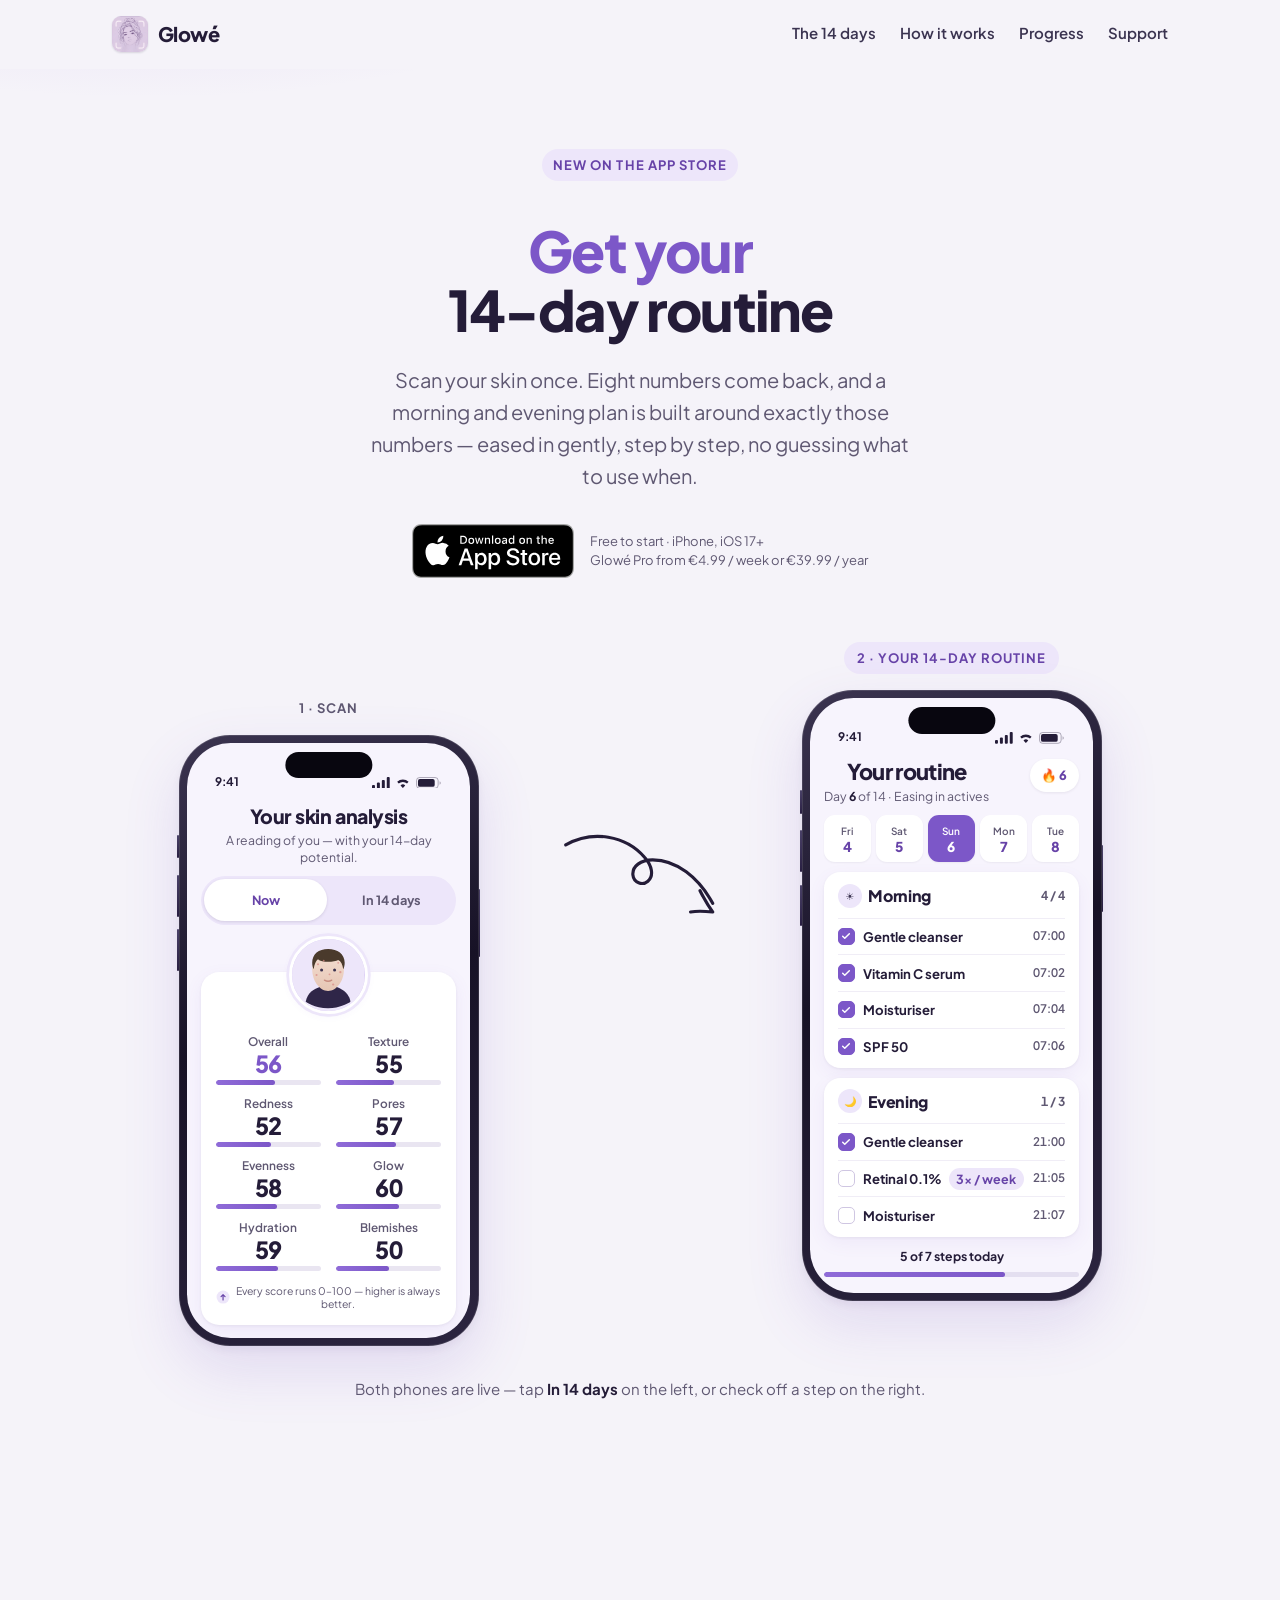
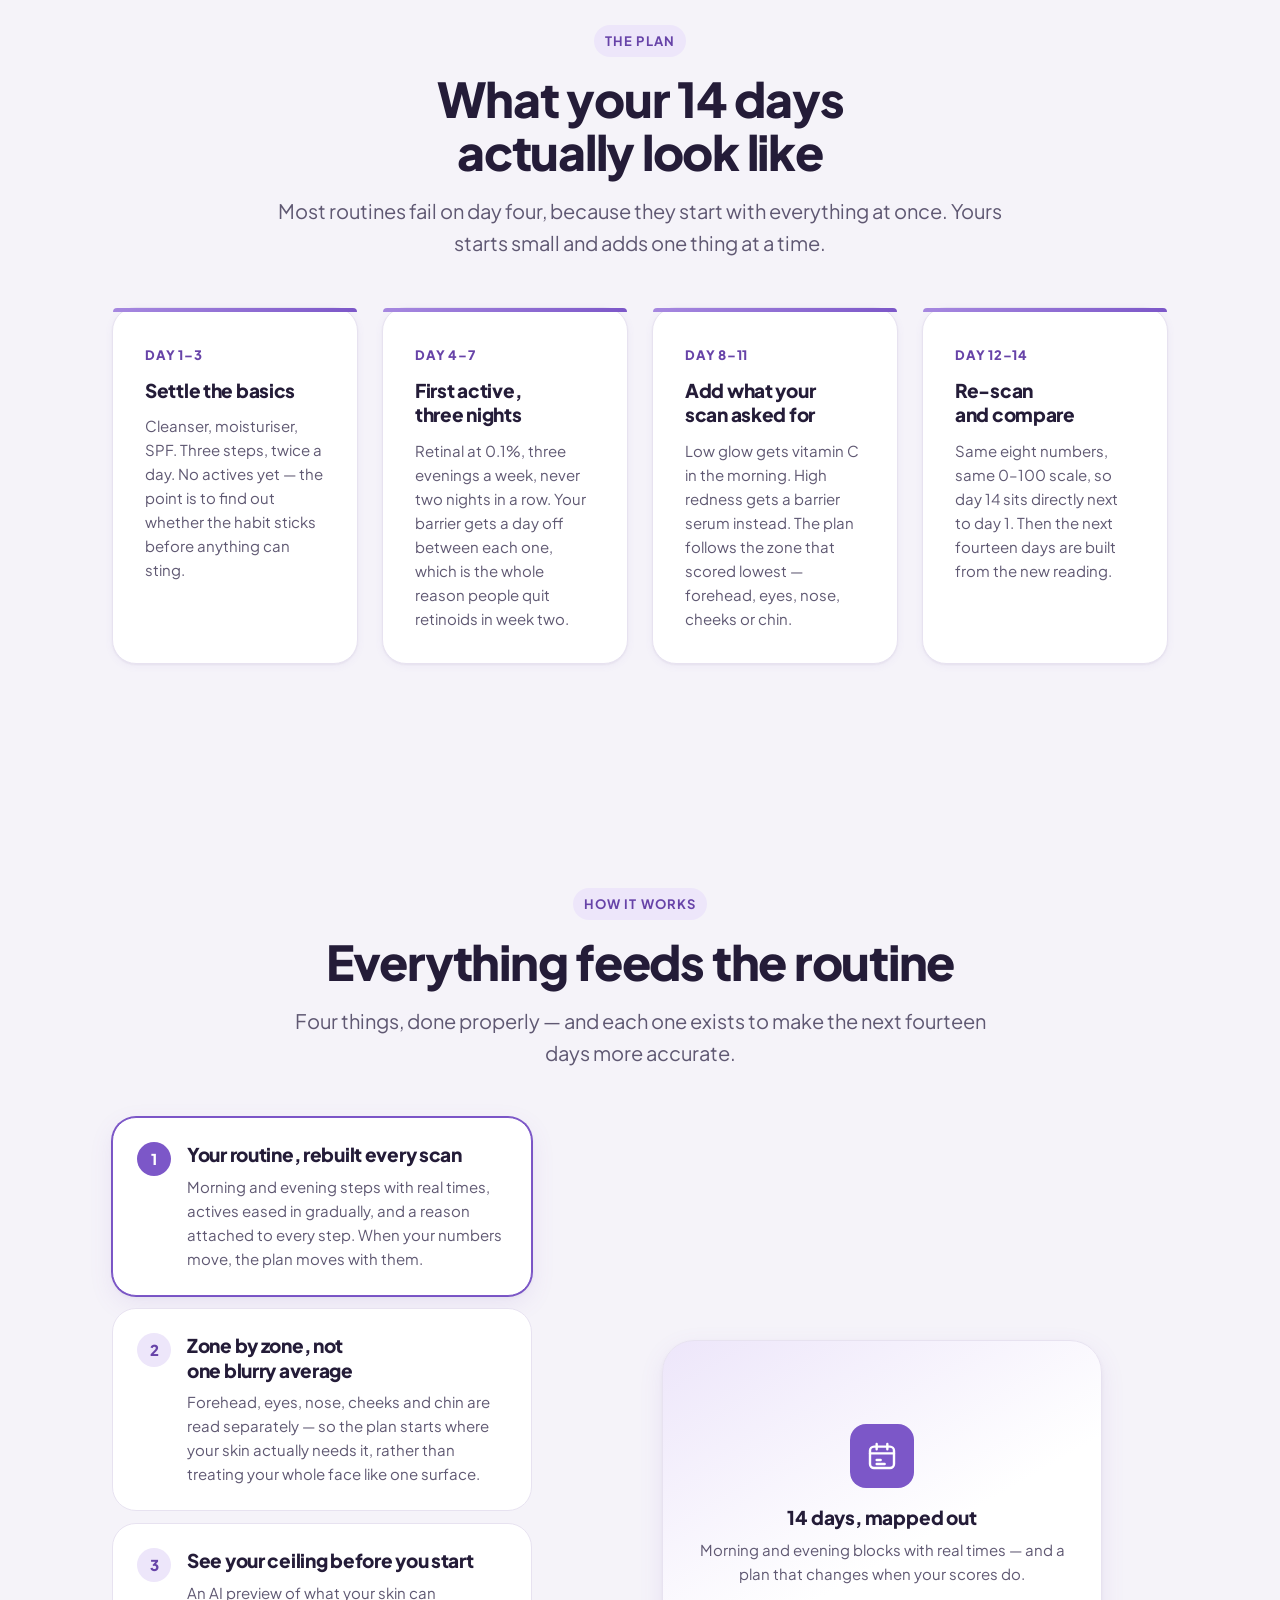
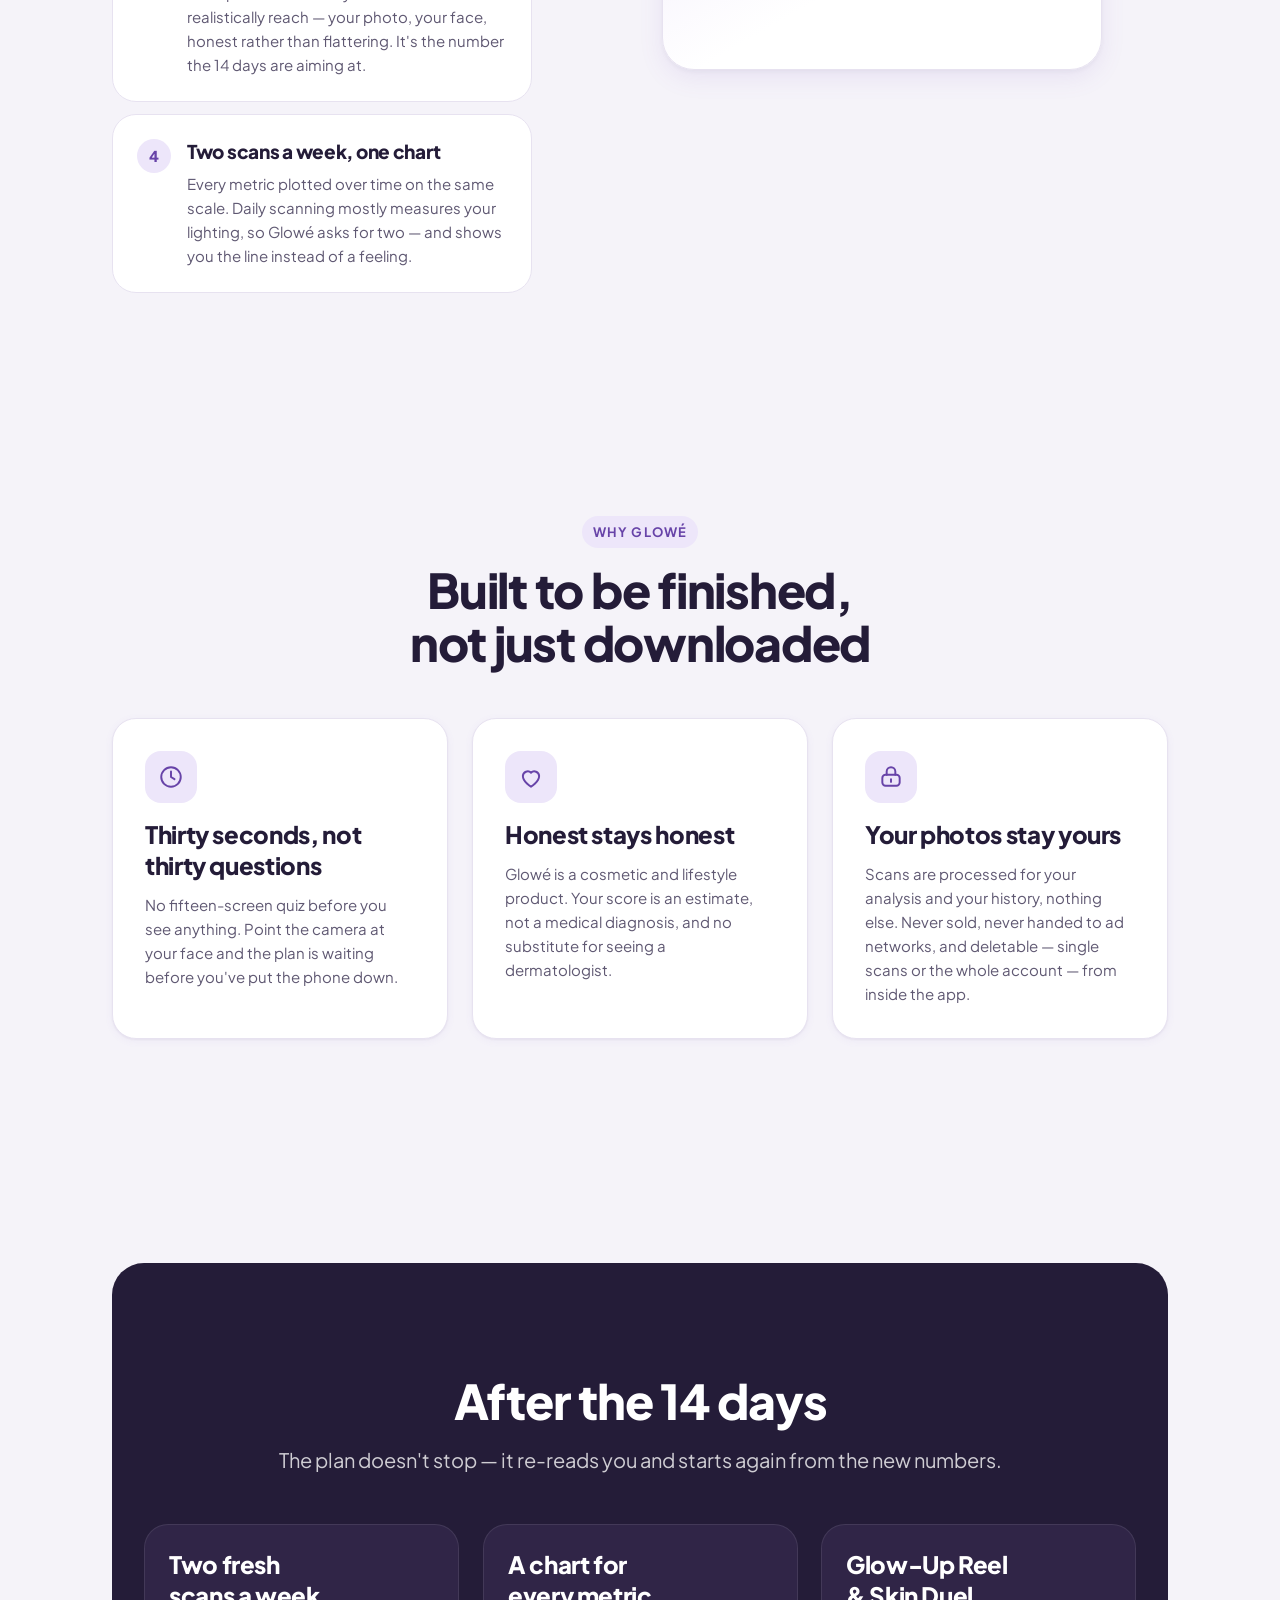
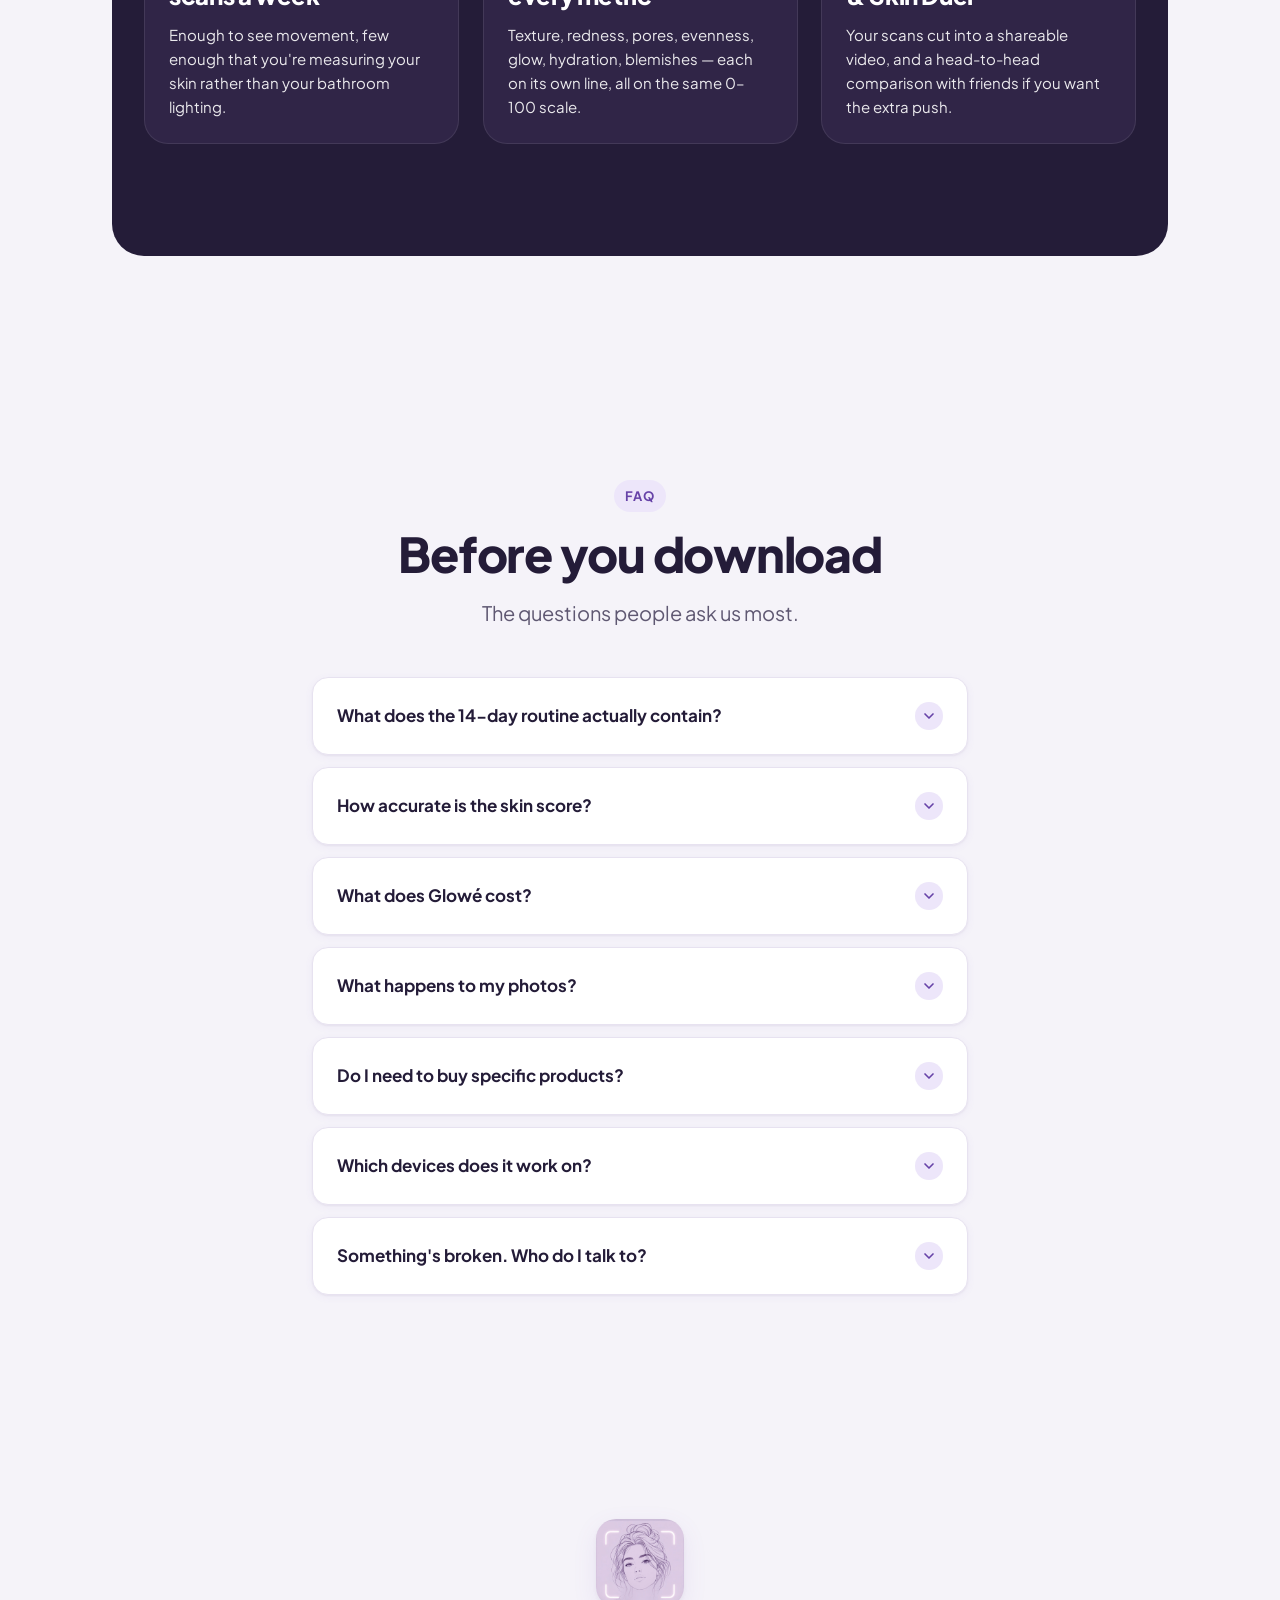
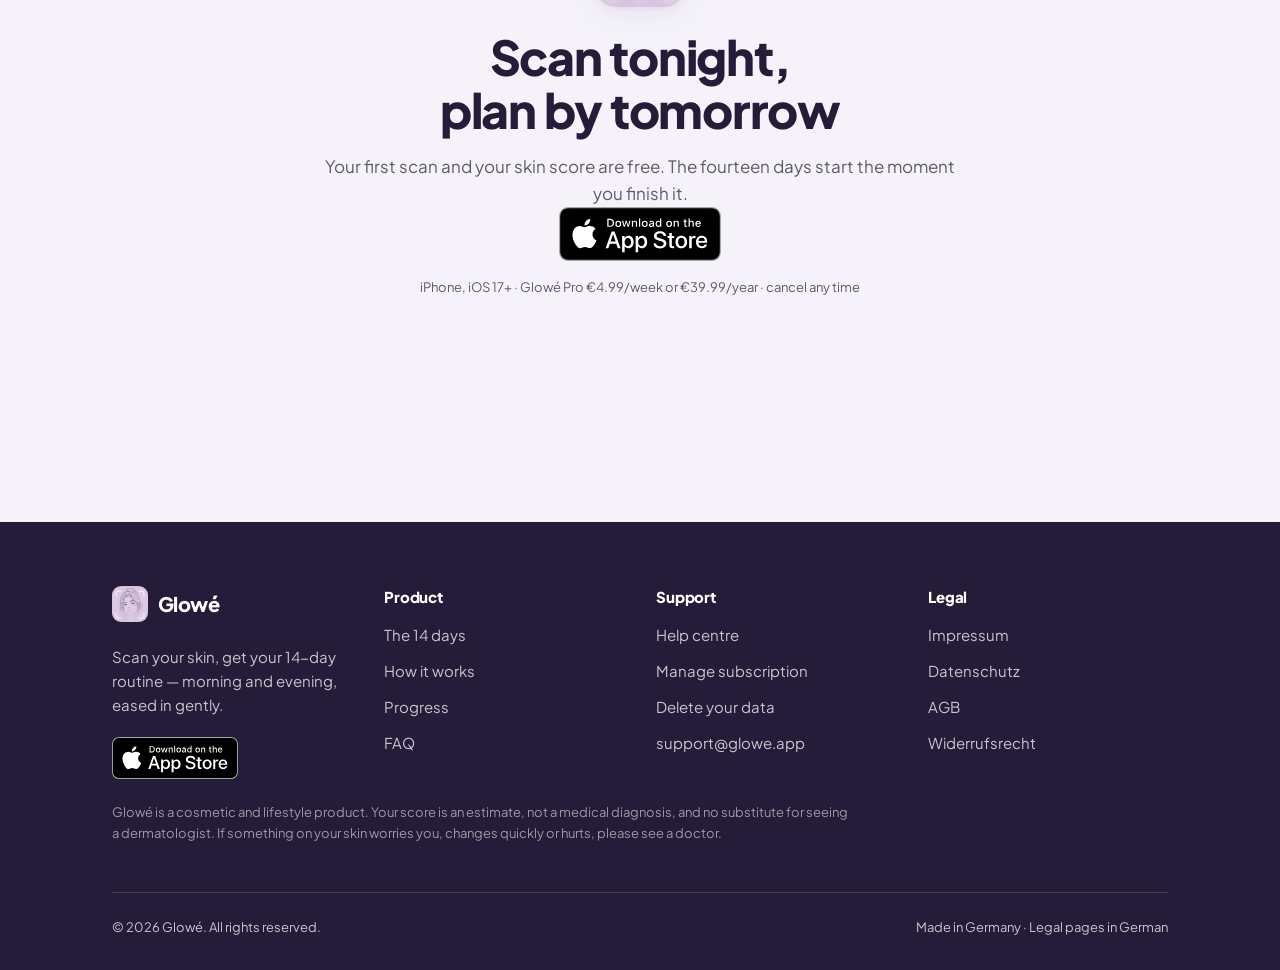
==== commit 8e691336: "Rebuild hero around the 14-day routine, use the real app icon The routine is now the site's main cla" ====
--- a/index.html
+++ b/index.html
@@ -3,28 +3,28 @@
   <head>
     <meta charset="utf-8" />
     <meta name="viewport" content="width=device-width, initial-scale=1" />
-    <title>Glowé — Get your skin score and a 14-day routine</title>
+    <title>Glowé — Scan your skin, get your 14-day routine</title>
     <meta
       name="description"
-      content="Glowé reads your skin in 30 seconds and builds a 14-day routine you'll actually finish. Eight scores, one clear plan, progress you can see. Free to start on iPhone."
+      content="One scan reads your skin on eight numbers. From that, Glowé builds your personal 14-day routine — morning and evening, eased in gently, step by step. Free to start on iPhone."
     />
     <link rel="canonical" href="https://glowe.app/" />
     <meta name="theme-color" content="#f5f3f9" />
 
     <meta property="og:type" content="website" />
     <meta property="og:site_name" content="Glowé" />
-    <meta property="og:title" content="Glowé — Get your skin score" />
+    <meta property="og:title" content="Glowé — Scan your skin, get your 14-day routine" />
     <meta
       property="og:description"
-      content="A reading of your skin in 30 seconds, plus a 14-day routine built around it. Free to start on iPhone."
+      content="One scan, then a personal 14-day routine — morning and evening, eased in gently. Free to start on iPhone."
     />
     <meta property="og:url" content="https://glowe.app/" />
     <meta property="og:locale" content="en" />
     <meta name="twitter:card" content="summary_large_image" />
-    <meta name="twitter:title" content="Glowé — Get your skin score" />
+    <meta name="twitter:title" content="Glowé — Scan your skin, get your 14-day routine" />
     <meta
       name="twitter:description"
-      content="A reading of your skin in 30 seconds, plus a 14-day routine built around it."
+      content="One scan, then a personal 14-day routine — morning and evening, eased in gently."
     />
 
     <link
@@ -35,27 +35,33 @@
       crossorigin
     />
     <link rel="stylesheet" href="assets/css/style.css" />
-    <link
-      rel="icon"
-      href="data:image/svg+xml,%3Csvg xmlns='http://www.w3.org/2000/svg' viewBox='0 0 32 32'%3E%3Crect width='32' height='32' rx='9' fill='%237c57c8'/%3E%3Cpath d='M16 6c3.4 4.2 6.4 7.2 6.4 11a6.4 6.4 0 1 1-12.8 0c0-3.8 3-6.8 6.4-11z' fill='%23fff'/%3E%3C/svg%3E"
-    />
+    <link rel="icon" href="assets/img/glowe-icon.png" />
+    <link rel="apple-touch-icon" href="assets/img/glowe-icon.png" />
 
     <script type="application/ld+json">
       {
         "@context": "https://schema.org",
         "@type": "SoftwareApplication",
-        "name": "Glowé",
-        "applicationCategory": "HealthApplication",
-        "operatingSystem": "iOS 16.0 or later",
+        "name": "Glowé — Reach Your Potential",
+        "applicationCategory": "LifestyleApplication",
+        "operatingSystem": "iOS 17.0 or later",
         "url": "https://glowe.app/",
         "downloadUrl": "https://apps.apple.com/app/id6787454842",
-        "description": "Glowé reads your skin in 30 seconds and builds a 14-day routine around it.",
-        "offers": {
-          "@type": "Offer",
-          "price": "0",
-          "priceCurrency": "EUR",
-          "description": "Free to download with an optional paid subscription."
-        }
+        "description": "Glowé scans your skin, scores it 0–100 across seven metrics, and builds a personal 14-day routine from the result.",
+        "offers": [
+          {
+            "@type": "Offer",
+            "name": "Glowé Pro Weekly",
+            "price": "4.99",
+            "priceCurrency": "EUR"
+          },
+          {
+            "@type": "Offer",
+            "name": "Glowé Pro Annual",
+            "price": "39.99",
+            "priceCurrency": "EUR"
+          }
+        ]
       }
     </script>
   </head>
@@ -67,42 +73,22 @@
     <header class="header">
       <div class="container header__inner">
         <a class="brand" href="index.html">
-          <svg
-            class="brand__mark"
-            viewBox="0 0 32 32"
-            role="img"
-            aria-hidden="true"
-          >
-            <rect width="32" height="32" rx="9" fill="#7c57c8" />
-            <path
-              d="M16 6c3.4 4.2 6.4 7.2 6.4 11a6.4 6.4 0 1 1-12.8 0c0-3.8 3-6.8 6.4-11z"
-              fill="#fff"
-            />
-            <circle cx="13.4" cy="18.4" r="1.7" fill="#7c57c8" opacity=".45" />
-          </svg>
+          <img
+            class="brand__icon"
+            src="assets/img/glowe-icon.png"
+            alt=""
+            width="36"
+            height="36"
+          />
           Glowé
         </a>
 
         <nav class="nav" aria-label="Main">
+          <a href="#plan">The 14 days</a>
           <a href="#how">How it works</a>
-          <a href="#routine">Routine</a>
-          <a href="#reviews">Reviews</a>
+          <a href="#progress">Progress</a>
           <a href="support.html">Support</a>
         </nav>
-
-        <a
-          class="appstore appstore--sm header__cta"
-          href="https://apps.apple.com/app/id6787454842"
-          target="_blank"
-          rel="noopener"
-        >
-          <img
-            src="assets/img/appstore-badge.svg"
-            alt="Download Glowé on the App Store"
-            width="126"
-            height="42"
-          />
-        </a>
 
         <button
           class="burger"
@@ -117,50 +103,29 @@
 
       <div class="container">
         <nav class="mobile-nav" id="mobile-nav" hidden aria-label="Mobile">
+          <a href="#plan">The 14 days</a>
           <a href="#how">How it works</a>
-          <a href="#routine">Routine</a>
-          <a href="#reviews">Reviews</a>
+          <a href="#progress">Progress</a>
           <a href="support.html">Support</a>
-          <a
-            class="appstore appstore--sm"
-            href="https://apps.apple.com/app/id6787454842"
-            target="_blank"
-            rel="noopener"
-          >
-            <img
-              src="assets/img/appstore-badge.svg"
-              alt="Download Glowé on the App Store"
-              width="126"
-              height="42"
-            />
-          </a>
         </nav>
       </div>
     </header>
 
     <main id="main">
       <!-- ==================== HERO ==================== -->
-      <section class="hero">
-        <div class="container hero__grid">
-          <div data-reveal-group>
-            <div class="proof reveal">
-              <span class="proof__faces" aria-hidden="true"
-                ><span></span><span></span><span></span
-              ></span>
-              <span
-                >Loved by 120k+ users · <span class="proof__stars">★</span> 4.8
-                rating</span
-              >
-            </div>
+      <section class="hero hero--center">
+        <div class="container">
+          <div class="hero__intro" data-reveal-group>
+            <span class="eyebrow reveal">New on the App Store</span>
 
             <h1 class="reveal">
-              Get your <em>skin score</em><br />in 30 seconds
+              <em>Get your</em><br />14-day routine
             </h1>
 
             <p class="hero__lead reveal">
-              One photo. Eight scores. A 14-day routine built around what your
-              skin is actually doing — not a generic five-step list you'll drop
-              by Wednesday.
+              Scan your skin once. Eight numbers come back, and a morning and
+              evening plan is built around exactly those numbers — eased in
+              gently, step by step, no guessing what to use when.
             </p>
 
             <div class="cta-row hero__cta reveal">
@@ -177,211 +142,463 @@
                   height="54"
                 />
               </a>
-              <span class="cta-note"
-                >Free to start · iPhone · no card required</span
-              >
+              <span class="cta-note">
+                Free to start · iPhone, iOS&nbsp;17+<br />
+                Glowé Pro from €4.99&nbsp;/&nbsp;week or €39.99&nbsp;/&nbsp;year
+              </span>
             </div>
-
-            <div class="hero__meta reveal">
-              <div><strong>30 s</strong>from photo to score</div>
-              <div><strong>8</strong>skin metrics tracked</div>
-              <div><strong>14 days</strong>to a visible change</div>
-            </div>
-          </div>
-
-          <!-- ---------- iPhone 1: Skin analysis (echter Code) ---------- -->
-          <div class="phone reveal" data-skin-screen>
-            <span class="phone__side phone__side--l1" aria-hidden="true"></span>
-            <span class="phone__side phone__side--l2" aria-hidden="true"></span>
-            <span class="phone__side phone__side--l3" aria-hidden="true"></span>
-            <span class="phone__side phone__side--r" aria-hidden="true"></span>
-
-            <div class="phone__frame">
-              <span class="phone__island" aria-hidden="true"></span>
-              <div class="phone__screen">
-                <div class="statusbar">
-                  <span>9:41</span>
-                  <span class="statusbar__icons" aria-hidden="true">
-                    <svg viewBox="0 0 18 12">
-                      <rect x="0" y="8" width="3" height="4" rx="1" />
-                      <rect x="5" y="5.5" width="3" height="6.5" rx="1" />
-                      <rect x="10" y="3" width="3" height="9" rx="1" />
-                      <rect x="15" y="0" width="3" height="12" rx="1" />
-                    </svg>
-                    <svg viewBox="0 0 16 12">
-                      <path
-                        d="M8 11.2 5.6 8.6a3.4 3.4 0 0 1 4.8 0L8 11.2Zm-4.2-4.5-1.6-1.8a8.6 8.6 0 0 1 11.6 0l-1.6 1.8a6.2 6.2 0 0 0-8.4 0Z"
-                      />
-                    </svg>
-                    <svg viewBox="0 0 26 12">
-                      <rect
-                        x="0.5"
-                        y="0.5"
-                        width="22"
-                        height="11"
-                        rx="3.2"
-                        fill="none"
-                        stroke="currentColor"
-                        stroke-opacity=".35"
-                      />
-                      <rect x="2" y="2" width="17" height="8" rx="2" />
-                      <path d="M24 4.2v3.6a2 2 0 0 0 0-3.6Z" opacity=".4" />
-                    </svg>
-                  </span>
-                </div>
-
-                <div class="screen">
-                  <div>
-                    <p class="screen__title">Your skin analysis</p>
-                    <p class="screen__sub">
-                      A reading of you — with your 14-day potential.
-                    </p>
-                  </div>
-
-                  <div class="seg" data-active="0" role="tablist" aria-label="Timeframe">
-                    <span class="seg__thumb" aria-hidden="true"></span>
-                    <button
-                      class="seg__btn"
-                      type="button"
-                      role="tab"
-                      aria-selected="true"
-                    >
-                      Now
-                    </button>
-                    <button
-                      class="seg__btn"
-                      type="button"
-                      role="tab"
-                      aria-selected="false"
-                      tabindex="-1"
-                    >
-                      In 14 days
-                    </button>
-                  </div>
-
-                  <div>
-                    <div class="face">
-                      <svg viewBox="0 0 100 100" role="img" aria-label="Your scan">
-                        <defs>
-                          <linearGradient id="skin" x1="0" y1="0" x2="0" y2="1">
-                            <stop offset="0" stop-color="#f4ded2" />
-                            <stop offset="1" stop-color="#e6c6b4" />
-                          </linearGradient>
-                        </defs>
-                        <rect width="100" height="100" fill="#ede6fa" />
-                        <path
-                          d="M50 96c-19 0-31-9-31-9 2-13 12-18 20-21h22c8 3 18 8 20 21 0 0-12 9-31 9Z"
-                          fill="#2f2648"
-                        />
-                        <path
-                          d="M50 18c14 0 22 9 22 24 0 16-10 30-22 30S28 58 28 42c0-15 8-24 22-24Z"
-                          fill="url(#skin)"
-                        />
-                        <path
-                          d="M50 14c13 0 23 7 23 19 0 4-1 7-2 9-1-7-3-11-7-13-5 3-23 4-28-1-3 2-5 7-6 14-1-2-2-5-2-9 0-12 9-19 22-19Z"
-                          fill="#4a3a2c"
-                        />
-                        <circle cx="41" cy="43" r="2.1" fill="#3c3350" />
-                        <circle cx="59" cy="43" r="2.1" fill="#3c3350" />
-                        <path
-                          d="M45 57c3 2 7 2 10 0"
-                          stroke="#c98d80"
-                          stroke-width="2"
-                          fill="none"
-                          stroke-linecap="round"
-                        />
-                        <g fill="#d98a86" opacity=".72">
-                          <circle cx="36" cy="35" r="1.5" />
-                          <circle cx="64" cy="33" r="1.3" />
-                          <circle cx="67" cy="46" r="1.6" />
-                          <circle cx="34" cy="50" r="1.4" />
-                          <circle cx="57" cy="63" r="1.5" />
-                          <circle cx="44" cy="30" r="1.2" />
-                          <circle cx="52" cy="49" r="1.3" />
-                        </g>
-                      </svg>
+          </div>
+
+          <!-- ---------- Scan → Pfeil → Routine ---------- -->
+          <div class="duo reveal">
+            <!-- ===== Telefon A: der Scan ===== -->
+            <div class="duo__phone duo__phone--a">
+              <p class="duo__label">1 · Scan</p>
+              <div class="phone" data-skin-screen>
+                <span class="phone__side phone__side--l1" aria-hidden="true"></span>
+                <span class="phone__side phone__side--l2" aria-hidden="true"></span>
+                <span class="phone__side phone__side--l3" aria-hidden="true"></span>
+                <span class="phone__side phone__side--r" aria-hidden="true"></span>
+
+                <div class="phone__frame">
+                  <span class="phone__island" aria-hidden="true"></span>
+                  <div class="phone__screen">
+                    <div class="statusbar">
+                      <span>9:41</span>
+                      <span class="statusbar__icons" aria-hidden="true">
+                        <svg viewBox="0 0 18 12">
+                          <rect x="0" y="8" width="3" height="4" rx="1" />
+                          <rect x="5" y="5.5" width="3" height="6.5" rx="1" />
+                          <rect x="10" y="3" width="3" height="9" rx="1" />
+                          <rect x="15" y="0" width="3" height="12" rx="1" />
+                        </svg>
+                        <svg viewBox="0 0 16 12">
+                          <path
+                            d="M8 11.2 5.6 8.6a3.4 3.4 0 0 1 4.8 0L8 11.2Zm-4.2-4.5-1.6-1.8a8.6 8.6 0 0 1 11.6 0l-1.6 1.8a6.2 6.2 0 0 0-8.4 0Z"
+                          />
+                        </svg>
+                        <svg viewBox="0 0 26 12">
+                          <rect
+                            x="0.5"
+                            y="0.5"
+                            width="22"
+                            height="11"
+                            rx="3.2"
+                            fill="none"
+                            stroke="currentColor"
+                            stroke-opacity=".35"
+                          />
+                          <rect x="2" y="2" width="17" height="8" rx="2" />
+                          <path d="M24 4.2v3.6a2 2 0 0 0 0-3.6Z" opacity=".4" />
+                        </svg>
+                      </span>
                     </div>
 
-                    <div class="screen__card">
-                      <div class="scores">
-                        <div class="score score--lead" data-score="overall">
-                          <p class="score__label">Overall</p>
-                          <p class="score__value">56</p>
-                          <div class="score__bar">
-                            <span class="score__fill"></span>
+                    <div class="screen">
+                      <div>
+                        <p class="screen__title">Your skin analysis</p>
+                        <p class="screen__sub">
+                          A reading of you — with your 14-day potential.
+                        </p>
+                      </div>
+
+                      <div
+                        class="seg"
+                        data-active="0"
+                        role="tablist"
+                        aria-label="Timeframe"
+                      >
+                        <span class="seg__thumb" aria-hidden="true"></span>
+                        <button
+                          class="seg__btn"
+                          type="button"
+                          role="tab"
+                          aria-selected="true"
+                        >
+                          Now
+                        </button>
+                        <button
+                          class="seg__btn"
+                          type="button"
+                          role="tab"
+                          aria-selected="false"
+                          tabindex="-1"
+                        >
+                          In 14 days
+                        </button>
+                      </div>
+
+                      <div>
+                        <div class="face">
+                          <svg
+                            viewBox="0 0 100 100"
+                            role="img"
+                            aria-label="Your scan"
+                          >
+                            <defs>
+                              <linearGradient id="skin" x1="0" y1="0" x2="0" y2="1">
+                                <stop offset="0" stop-color="#f4ded2" />
+                                <stop offset="1" stop-color="#e6c6b4" />
+                              </linearGradient>
+                            </defs>
+                            <rect width="100" height="100" fill="#ede6fa" />
+                            <path
+                              d="M50 96c-19 0-31-9-31-9 2-13 12-18 20-21h22c8 3 18 8 20 21 0 0-12 9-31 9Z"
+                              fill="#2f2648"
+                            />
+                            <path
+                              d="M50 18c14 0 22 9 22 24 0 16-10 30-22 30S28 58 28 42c0-15 8-24 22-24Z"
+                              fill="url(#skin)"
+                            />
+                            <path
+                              d="M50 14c13 0 23 7 23 19 0 4-1 7-2 9-1-7-3-11-7-13-5 3-23 4-28-1-3 2-5 7-6 14-1-2-2-5-2-9 0-12 9-19 22-19Z"
+                              fill="#4a3a2c"
+                            />
+                            <circle cx="41" cy="43" r="2.1" fill="#3c3350" />
+                            <circle cx="59" cy="43" r="2.1" fill="#3c3350" />
+                            <path
+                              d="M45 57c3 2 7 2 10 0"
+                              stroke="#c98d80"
+                              stroke-width="2"
+                              fill="none"
+                              stroke-linecap="round"
+                            />
+                            <g fill="#d98a86" opacity=".72">
+                              <circle cx="36" cy="35" r="1.5" />
+                              <circle cx="64" cy="33" r="1.3" />
+                              <circle cx="67" cy="46" r="1.6" />
+                              <circle cx="34" cy="50" r="1.4" />
+                              <circle cx="57" cy="63" r="1.5" />
+                              <circle cx="44" cy="30" r="1.2" />
+                              <circle cx="52" cy="49" r="1.3" />
+                            </g>
+                          </svg>
+                        </div>
+
+                        <div class="screen__card">
+                          <div class="scores">
+                            <div class="score score--lead" data-score="overall">
+                              <p class="score__label">Overall</p>
+                              <p class="score__value">56</p>
+                              <div class="score__bar">
+                                <span class="score__fill"></span>
+                              </div>
+                            </div>
+                            <div class="score" data-score="texture">
+                              <p class="score__label">Texture</p>
+                              <p class="score__value">55</p>
+                              <div class="score__bar">
+                                <span class="score__fill"></span>
+                              </div>
+                            </div>
+                            <div class="score" data-score="redness">
+                              <p class="score__label">Redness</p>
+                              <p class="score__value">52</p>
+                              <div class="score__bar">
+                                <span class="score__fill"></span>
+                              </div>
+                            </div>
+                            <div class="score" data-score="pores">
+                              <p class="score__label">Pores</p>
+                              <p class="score__value">57</p>
+                              <div class="score__bar">
+                                <span class="score__fill"></span>
+                              </div>
+                            </div>
+                            <div class="score" data-score="evenness">
+                              <p class="score__label">Evenness</p>
+                              <p class="score__value">58</p>
+                              <div class="score__bar">
+                                <span class="score__fill"></span>
+                              </div>
+                            </div>
+                            <div class="score" data-score="glow">
+                              <p class="score__label">Glow</p>
+                              <p class="score__value">60</p>
+                              <div class="score__bar">
+                                <span class="score__fill"></span>
+                              </div>
+                            </div>
+                            <div class="score" data-score="hydration">
+                              <p class="score__label">Hydration</p>
+                              <p class="score__value">59</p>
+                              <div class="score__bar">
+                                <span class="score__fill"></span>
+                              </div>
+                            </div>
+                            <div class="score" data-score="blemishes">
+                              <p class="score__label">Blemishes</p>
+                              <p class="score__value">50</p>
+                              <div class="score__bar">
+                                <span class="score__fill"></span>
+                              </div>
+                            </div>
                           </div>
-                        </div>
-                        <div class="score" data-score="texture">
-                          <p class="score__label">Texture</p>
-                          <p class="score__value">55</p>
-                          <div class="score__bar">
-                            <span class="score__fill"></span>
-                          </div>
-                        </div>
-                        <div class="score" data-score="redness">
-                          <p class="score__label">Redness</p>
-                          <p class="score__value">52</p>
-                          <div class="score__bar">
-                            <span class="score__fill"></span>
-                          </div>
-                        </div>
-                        <div class="score" data-score="pores">
-                          <p class="score__label">Pores</p>
-                          <p class="score__value">57</p>
-                          <div class="score__bar">
-                            <span class="score__fill"></span>
-                          </div>
-                        </div>
-                        <div class="score" data-score="evenness">
-                          <p class="score__label">Evenness</p>
-                          <p class="score__value">58</p>
-                          <div class="score__bar">
-                            <span class="score__fill"></span>
-                          </div>
-                        </div>
-                        <div class="score" data-score="glow">
-                          <p class="score__label">Glow</p>
-                          <p class="score__value">60</p>
-                          <div class="score__bar">
-                            <span class="score__fill"></span>
-                          </div>
-                        </div>
-                        <div class="score" data-score="hydration">
-                          <p class="score__label">Hydration</p>
-                          <p class="score__value">59</p>
-                          <div class="score__bar">
-                            <span class="score__fill"></span>
-                          </div>
-                        </div>
-                        <div class="score" data-score="blemishes">
-                          <p class="score__label">Blemishes</p>
-                          <p class="score__value">50</p>
-                          <div class="score__bar">
-                            <span class="score__fill"></span>
-                          </div>
+
+                          <p class="screen__foot">
+                            <svg viewBox="0 0 24 24" aria-hidden="true">
+                              <circle cx="12" cy="12" r="11" fill="#ede6fa" />
+                              <path
+                                d="M12 17V8m0 0-3.4 3.4M12 8l3.4 3.4"
+                                stroke="#6743a8"
+                                stroke-width="2"
+                                fill="none"
+                                stroke-linecap="round"
+                                stroke-linejoin="round"
+                              />
+                            </svg>
+                            Every score runs 0–100 — higher is always better.
+                          </p>
                         </div>
                       </div>
-
-                      <p class="screen__foot">
-                        <svg viewBox="0 0 24 24" aria-hidden="true">
-                          <circle cx="12" cy="12" r="11" fill="#ede6fa" />
-                          <path
-                            d="M12 17V8m0 0-3.4 3.4M12 8l3.4 3.4"
-                            stroke="#6743a8"
-                            stroke-width="2"
-                            fill="none"
-                            stroke-linecap="round"
-                            stroke-linejoin="round"
-                          />
-                        </svg>
-                        Every score runs 0–100 — higher is always better.
-                      </p>
                     </div>
                   </div>
                 </div>
               </div>
             </div>
-          </div>
+
+            <!-- ===== Der Pfeil ===== -->
+            <div class="duo__arrow" aria-hidden="true">
+              <svg viewBox="0 0 200 150" fill="none">
+                <path
+                  class="duo__arrow-line"
+                  d="M6 34c34-19 76-12 100 16 9 10 12 23 4 30-7 6-18 2-19-8-1-11 10-19 25-19 30 0 58 22 76 55"
+                  stroke="var(--ink)"
+                  stroke-width="4"
+                  stroke-linecap="round"
+                />
+                <path
+                  class="duo__arrow-head"
+                  d="M176 92c6 12 11 20 16 27-9-1-18-2-28 0"
+                  stroke="var(--ink)"
+                  stroke-width="4"
+                  stroke-linecap="round"
+                  stroke-linejoin="round"
+                />
+              </svg>
+            </div>
+
+            <!-- ===== Telefon B: die Routine ===== -->
+            <div class="duo__phone duo__phone--b">
+              <p class="duo__label duo__label--lead">2 · Your 14-day routine</p>
+              <div class="phone" data-routine-screen>
+                <span class="phone__side phone__side--l1" aria-hidden="true"></span>
+                <span class="phone__side phone__side--l2" aria-hidden="true"></span>
+                <span class="phone__side phone__side--l3" aria-hidden="true"></span>
+                <span class="phone__side phone__side--r" aria-hidden="true"></span>
+
+                <div class="phone__frame">
+                  <span class="phone__island" aria-hidden="true"></span>
+                  <div class="phone__screen">
+                    <div class="statusbar">
+                      <span>9:41</span>
+                      <span class="statusbar__icons" aria-hidden="true">
+                        <svg viewBox="0 0 18 12">
+                          <rect x="0" y="8" width="3" height="4" rx="1" />
+                          <rect x="5" y="5.5" width="3" height="6.5" rx="1" />
+                          <rect x="10" y="3" width="3" height="9" rx="1" />
+                          <rect x="15" y="0" width="3" height="12" rx="1" />
+                        </svg>
+                        <svg viewBox="0 0 16 12">
+                          <path
+                            d="M8 11.2 5.6 8.6a3.4 3.4 0 0 1 4.8 0L8 11.2Zm-4.2-4.5-1.6-1.8a8.6 8.6 0 0 1 11.6 0l-1.6 1.8a6.2 6.2 0 0 0-8.4 0Z"
+                          />
+                        </svg>
+                        <svg viewBox="0 0 26 12">
+                          <rect
+                            x="0.5"
+                            y="0.5"
+                            width="22"
+                            height="11"
+                            rx="3.2"
+                            fill="none"
+                            stroke="currentColor"
+                            stroke-opacity=".35"
+                          />
+                          <rect x="2" y="2" width="17" height="8" rx="2" />
+                          <path d="M24 4.2v3.6a2 2 0 0 0 0-3.6Z" opacity=".4" />
+                        </svg>
+                      </span>
+                    </div>
+
+                    <div class="screen screen--routine">
+                      <div class="routine__top">
+                        <div>
+                          <p class="routine__title">Your routine</p>
+                          <p class="routine__sub">
+                            Day <b>6</b> of 14 · Easing in actives
+                          </p>
+                        </div>
+                        <span class="streak" aria-label="6 day streak">🔥 6</span>
+                      </div>
+
+                      <div class="days" role="group" aria-label="Pick a day">
+                        <button class="day" type="button" aria-pressed="false">
+                          <span class="day__name">Fri</span
+                          ><span class="day__num">4</span>
+                        </button>
+                        <button class="day" type="button" aria-pressed="false">
+                          <span class="day__name">Sat</span
+                          ><span class="day__num">5</span>
+                        </button>
+                        <button class="day" type="button" aria-pressed="true">
+                          <span class="day__name">Sun</span
+                          ><span class="day__num">6</span>
+                        </button>
+                        <button class="day" type="button" aria-pressed="false">
+                          <span class="day__name">Mon</span
+                          ><span class="day__num">7</span>
+                        </button>
+                        <button class="day" type="button" aria-pressed="false">
+                          <span class="day__name">Tue</span
+                          ><span class="day__num">8</span>
+                        </button>
+                      </div>
+
+                      <div class="block" data-block>
+                        <div class="block__head">
+                          <span class="block__icon" aria-hidden="true">☀️</span>
+                          <span class="block__name">Morning</span>
+                          <span class="block__count">4 / 4</span>
+                        </div>
+                        <button class="step" type="button" aria-pressed="true">
+                          <span class="step__box" aria-hidden="true"
+                            ><svg viewBox="0 0 24 24" fill="none" stroke="#fff" stroke-width="3.5" stroke-linecap="round" stroke-linejoin="round"><path d="m4 12.5 5 5L20 6.5"/></svg
+                          ></span>
+                          <span class="step__name">Gentle cleanser</span>
+                          <span class="step__time">07:00</span>
+                        </button>
+                        <button class="step" type="button" aria-pressed="true">
+                          <span class="step__box" aria-hidden="true"
+                            ><svg viewBox="0 0 24 24" fill="none" stroke="#fff" stroke-width="3.5" stroke-linecap="round" stroke-linejoin="round"><path d="m4 12.5 5 5L20 6.5"/></svg
+                          ></span>
+                          <span class="step__name">Vitamin C serum</span>
+                          <span class="step__time">07:02</span>
+                        </button>
+                        <button class="step" type="button" aria-pressed="true">
+                          <span class="step__box" aria-hidden="true"
+                            ><svg viewBox="0 0 24 24" fill="none" stroke="#fff" stroke-width="3.5" stroke-linecap="round" stroke-linejoin="round"><path d="m4 12.5 5 5L20 6.5"/></svg
+                          ></span>
+                          <span class="step__name">Moisturiser</span>
+                          <span class="step__time">07:04</span>
+                        </button>
+                        <button class="step" type="button" aria-pressed="true">
+                          <span class="step__box" aria-hidden="true"
+                            ><svg viewBox="0 0 24 24" fill="none" stroke="#fff" stroke-width="3.5" stroke-linecap="round" stroke-linejoin="round"><path d="m4 12.5 5 5L20 6.5"/></svg
+                          ></span>
+                          <span class="step__name">SPF 50</span>
+                          <span class="step__time">07:06</span>
+                        </button>
+                      </div>
+
+                      <div class="block" data-block>
+                        <div class="block__head">
+                          <span class="block__icon" aria-hidden="true">🌙</span>
+                          <span class="block__name">Evening</span>
+                          <span class="block__count">1 / 3</span>
+                        </div>
+                        <button class="step" type="button" aria-pressed="true">
+                          <span class="step__box" aria-hidden="true"
+                            ><svg viewBox="0 0 24 24" fill="none" stroke="#fff" stroke-width="3.5" stroke-linecap="round" stroke-linejoin="round"><path d="m4 12.5 5 5L20 6.5"/></svg
+                          ></span>
+                          <span class="step__name">Gentle cleanser</span>
+                          <span class="step__time">21:00</span>
+                        </button>
+                        <button class="step" type="button" aria-pressed="false">
+                          <span class="step__box" aria-hidden="true"
+                            ><svg viewBox="0 0 24 24" fill="none" stroke="#fff" stroke-width="3.5" stroke-linecap="round" stroke-linejoin="round"><path d="m4 12.5 5 5L20 6.5"/></svg
+                          ></span>
+                          <span class="step__name"
+                            >Retinal 0.1%<span class="step__tag">3× / week</span></span
+                          >
+                          <span class="step__time">21:05</span>
+                        </button>
+                        <button class="step" type="button" aria-pressed="false">
+                          <span class="step__box" aria-hidden="true"
+                            ><svg viewBox="0 0 24 24" fill="none" stroke="#fff" stroke-width="3.5" stroke-linecap="round" stroke-linejoin="round"><path d="m4 12.5 5 5L20 6.5"/></svg
+                          ></span>
+                          <span class="step__name">Moisturiser</span>
+                          <span class="step__time">21:07</span>
+                        </button>
+                      </div>
+
+                      <div class="routine__progress">
+                        <p>
+                          <span data-steps-done>5</span> of
+                          <span data-steps-total>7</span> steps today
+                        </p>
+                        <div class="pbar">
+                          <span
+                            class="pbar__fill"
+                            data-steps-bar
+                            style="width: 71%"
+                          ></span>
+                        </div>
+                      </div>
+                    </div>
+                  </div>
+                </div>
+              </div>
+            </div>
+          </div>
+
+          <p class="duo__hint reveal">
+            Both phones are live — tap <strong>In 14 days</strong> on the left,
+            or check off a step on the right.
+          </p>
+        </div>
+      </section>
+
+      <!-- ==================== DIE 14 TAGE ==================== -->
+      <section class="section" id="plan">
+        <div class="container">
+          <div class="section__head reveal">
+            <span class="eyebrow">The plan</span>
+            <h2>What your 14 days actually look like</h2>
+            <p>
+              Most routines fail on day four, because they start with everything
+              at once. Yours starts small and adds one thing at a time.
+            </p>
+          </div>
+
+          <ol class="plan" data-reveal-group>
+            <li class="plan__step reveal">
+              <span class="plan__days">Day 1–3</span>
+              <h3>Settle the basics</h3>
+              <p>
+                Cleanser, moisturiser, SPF. Three steps, twice a day. No actives
+                yet — the point is to find out whether the habit sticks before
+                anything can sting.
+              </p>
+            </li>
+            <li class="plan__step reveal">
+              <span class="plan__days">Day 4–7</span>
+              <h3>First active, three nights</h3>
+              <p>
+                Retinal at 0.1%, three evenings a week, never two nights in a
+                row. Your barrier gets a day off between each one, which is the
+                whole reason people quit retinoids in week two.
+              </p>
+            </li>
+            <li class="plan__step reveal">
+              <span class="plan__days">Day 8–11</span>
+              <h3>Add what your scan asked for</h3>
+              <p>
+                Low glow gets vitamin C in the morning. High redness gets a
+                barrier serum instead. The plan follows the zone that scored
+                lowest — forehead, eyes, nose, cheeks or chin.
+              </p>
+            </li>
+            <li class="plan__step reveal">
+              <span class="plan__days">Day 12–14</span>
+              <h3>Re-scan and compare</h3>
+              <p>
+                Same eight numbers, same 0–100 scale, so day 14 sits directly
+                next to day 1. Then the next fourteen days are built from the
+                new reading.
+              </p>
+            </li>
+          </ol>
         </div>
       </section>
 
@@ -390,10 +607,10 @@
         <div class="container">
           <div class="section__head reveal">
             <span class="eyebrow">How it works</span>
-            <h2>What's inside Glowé</h2>
+            <h2>Everything feeds the routine</h2>
             <p>
-              Four things, done properly — instead of forty features you'll
-              never open twice.
+              Four things, done properly — and each one exists to make the next
+              fourteen days more accurate.
             </p>
           </div>
 
@@ -409,11 +626,11 @@
               >
                 <span class="tab__num" aria-hidden="true">1</span>
                 <span>
-                  <h3>Scan your skin with one photo</h3>
+                  <h3>Your routine, rebuilt every scan</h3>
                   <p>
-                    Front camera, good light, three seconds. Glowé reads
-                    texture, redness, pores, evenness, glow, hydration and
-                    blemishes — and turns them into eight scores from 0 to 100.
+                    Morning and evening steps with real times, actives eased in
+                    gradually, and a reason attached to every step. When your
+                    numbers move, the plan moves with them.
                   </p>
                 </span>
               </button>
@@ -429,11 +646,11 @@
               >
                 <span class="tab__num" aria-hidden="true">2</span>
                 <span>
-                  <h3>Get a 14-day routine, not a product list</h3>
+                  <h3>Zone by zone, not one blurry average</h3>
                   <p>
-                    Morning and evening steps with real times, actives eased in
-                    gradually, and a clear reason for every single step you're
-                    asked to do.
+                    Forehead, eyes, nose, cheeks and chin are read separately —
+                    so the plan starts where your skin actually needs it, rather
+                    than treating your whole face like one surface.
                   </p>
                 </span>
               </button>
@@ -449,11 +666,11 @@
               >
                 <span class="tab__num" aria-hidden="true">3</span>
                 <span>
-                  <h3>Check off steps, keep the streak</h3>
+                  <h3>See your ceiling before you start</h3>
                   <p>
-                    Two taps in the morning, two at night. Your streak and daily
-                    progress make the boring part of skincare the part you
-                    actually finish.
+                    An AI preview of what your skin can realistically reach —
+                    your photo, your face, honest rather than flattering. It's
+                    the number the 14 days are aiming at.
                   </p>
                 </span>
               </button>
@@ -469,11 +686,11 @@
               >
                 <span class="tab__num" aria-hidden="true">4</span>
                 <span>
-                  <h3>Re-scan and watch the numbers move</h3>
+                  <h3>Two scans a week, one chart</h3>
                   <p>
-                    Every scan lands on the same 0–100 scale, so week four is
-                    directly comparable to day one. Progress you can see, not
-                    just feel.
+                    Every metric plotted over time on the same scale. Daily
+                    scanning mostly measures your lighting, so Glowé asks for
+                    two — and shows you the line instead of a feeling.
                   </p>
                 </span>
               </button>
@@ -490,16 +707,14 @@
                   <div>
                     <div class="shot__icon">
                       <svg viewBox="0 0 24 24" aria-hidden="true">
-                        <path
-                          d="M3 8a2 2 0 0 1 2-2h2l1.6-2h6.8L17 6h2a2 2 0 0 1 2 2v9a2 2 0 0 1-2 2H5a2 2 0 0 1-2-2Z"
-                        />
-                        <circle cx="12" cy="12.5" r="3.6" />
+                        <rect x="3" y="5" width="18" height="16" rx="3" />
+                        <path d="M8 3v4M16 3v4M3 10h18M8 15h3M8 18h6" />
                       </svg>
                     </div>
-                    <h4>One photo, eight scores</h4>
+                    <h4>14 days, mapped out</h4>
                     <p>
-                      No questionnaire marathon. Point the camera at your face
-                      and Glowé does the reading.
+                      Morning and evening blocks with real times — and a plan
+                      that changes when your scores do.
                     </p>
                   </div>
                 </div>
@@ -515,14 +730,16 @@
                   <div>
                     <div class="shot__icon">
                       <svg viewBox="0 0 24 24" aria-hidden="true">
-                        <rect x="3" y="5" width="18" height="16" rx="3" />
-                        <path d="M8 3v4M16 3v4M3 10h18M8 15h3M8 18h6" />
+                        <path
+                          d="M12 3c4.4 0 7 2.9 7 7.6 0 5.1-3.1 9.4-7 9.4s-7-4.3-7-9.4C5 5.9 7.6 3 12 3Z"
+                        />
+                        <path d="M5.6 8.5h12.8M9 13h6M12 13v6" />
                       </svg>
                     </div>
-                    <h4>14 days, mapped out</h4>
+                    <h4>Five zones, read separately</h4>
                     <p>
-                      Actives are introduced slowly — retinal three times a week
-                      before it becomes nightly.
+                      Forehead, eyes, nose, cheeks, chin — the plan starts at
+                      the lowest one.
                     </p>
                   </div>
                 </div>
@@ -538,13 +755,16 @@
                   <div>
                     <div class="shot__icon">
                       <svg viewBox="0 0 24 24" aria-hidden="true">
-                        <path d="m4 12.5 5 5L20 6.5" />
+                        <path
+                          d="M12 4v2M12 18v2M4 12H2M22 12h-2M6.3 6.3 4.9 4.9M19.1 19.1l-1.4-1.4M6.3 17.7l-1.4 1.4M19.1 4.9l-1.4 1.4"
+                        />
+                        <circle cx="12" cy="12" r="4" />
                       </svg>
                     </div>
-                    <h4>Streaks that survive Wednesday</h4>
+                    <h4>Your glow potential</h4>
                     <p>
-                      A tap per step, a bar that fills, and a reminder that
-                      knows your actual bedtime.
+                      An honest preview of your ceiling — not a filtered version
+                      of someone else's face.
                     </p>
                   </div>
                 </div>
@@ -560,7 +780,7 @@
                   <div>
                     <div class="shot__icon">
                       <svg viewBox="0 0 24 24" aria-hidden="true">
-                        <path d="M4 19V5M4 19h16M8 16V11M12.5 16V7M17 16v-6" />
+                        <path d="M4 19V5M4 19h16M7 15l3.5-4 3 2.5L20 8" />
                       </svg>
                     </div>
                     <h4>Same scale, every scan</h4>
@@ -576,254 +796,6 @@
         </div>
       </section>
 
-      <!-- ==================== ROUTINE (iPhone 2) ==================== -->
-      <section class="section" id="routine">
-        <div class="container split">
-          <!-- ---------- iPhone 2: Routine (echter Code, anklickbar) ---------- -->
-          <div class="phone reveal" data-routine-screen>
-            <span class="phone__side phone__side--l1" aria-hidden="true"></span>
-            <span class="phone__side phone__side--l2" aria-hidden="true"></span>
-            <span class="phone__side phone__side--l3" aria-hidden="true"></span>
-            <span class="phone__side phone__side--r" aria-hidden="true"></span>
-
-            <div class="phone__frame">
-              <span class="phone__island" aria-hidden="true"></span>
-              <div class="phone__screen">
-                <div class="statusbar">
-                  <span>9:41</span>
-                  <span class="statusbar__icons" aria-hidden="true">
-                    <svg viewBox="0 0 18 12">
-                      <rect x="0" y="8" width="3" height="4" rx="1" />
-                      <rect x="5" y="5.5" width="3" height="6.5" rx="1" />
-                      <rect x="10" y="3" width="3" height="9" rx="1" />
-                      <rect x="15" y="0" width="3" height="12" rx="1" />
-                    </svg>
-                    <svg viewBox="0 0 16 12">
-                      <path
-                        d="M8 11.2 5.6 8.6a3.4 3.4 0 0 1 4.8 0L8 11.2Zm-4.2-4.5-1.6-1.8a8.6 8.6 0 0 1 11.6 0l-1.6 1.8a6.2 6.2 0 0 0-8.4 0Z"
-                      />
-                    </svg>
-                    <svg viewBox="0 0 26 12">
-                      <rect
-                        x="0.5"
-                        y="0.5"
-                        width="22"
-                        height="11"
-                        rx="3.2"
-                        fill="none"
-                        stroke="currentColor"
-                        stroke-opacity=".35"
-                      />
-                      <rect x="2" y="2" width="17" height="8" rx="2" />
-                      <path d="M24 4.2v3.6a2 2 0 0 0 0-3.6Z" opacity=".4" />
-                    </svg>
-                  </span>
-                </div>
-
-                <div class="screen screen--routine">
-                  <div class="routine__top">
-                    <div>
-                      <p class="routine__title">Your routine</p>
-                      <p class="routine__sub">
-                        Day <b>6</b> of 14 · Easing in actives
-                      </p>
-                    </div>
-                    <span class="streak" aria-label="6 day streak">🔥 6</span>
-                  </div>
-
-                  <div class="days" role="group" aria-label="Pick a day">
-                    <button class="day" type="button" aria-pressed="false">
-                      <span class="day__name">Fri</span
-                      ><span class="day__num">4</span>
-                    </button>
-                    <button class="day" type="button" aria-pressed="false">
-                      <span class="day__name">Sat</span
-                      ><span class="day__num">5</span>
-                    </button>
-                    <button class="day" type="button" aria-pressed="true">
-                      <span class="day__name">Sun</span
-                      ><span class="day__num">6</span>
-                    </button>
-                    <button class="day" type="button" aria-pressed="false">
-                      <span class="day__name">Mon</span
-                      ><span class="day__num">7</span>
-                    </button>
-                    <button class="day" type="button" aria-pressed="false">
-                      <span class="day__name">Tue</span
-                      ><span class="day__num">8</span>
-                    </button>
-                  </div>
-
-                  <div class="block" data-block>
-                    <div class="block__head">
-                      <span class="block__icon" aria-hidden="true">☀️</span>
-                      <span class="block__name">Morning</span>
-                      <span class="block__count">4 / 4</span>
-                    </div>
-                    <button class="step" type="button" aria-pressed="true">
-                      <span class="step__box" aria-hidden="true"
-                        ><svg viewBox="0 0 24 24" fill="none" stroke="#fff" stroke-width="3.5" stroke-linecap="round" stroke-linejoin="round"><path d="m4 12.5 5 5L20 6.5"/></svg
-                      ></span>
-                      <span class="step__name">Gentle cleanser</span>
-                      <span class="step__time">07:00</span>
-                    </button>
-                    <button class="step" type="button" aria-pressed="true">
-                      <span class="step__box" aria-hidden="true"
-                        ><svg viewBox="0 0 24 24" fill="none" stroke="#fff" stroke-width="3.5" stroke-linecap="round" stroke-linejoin="round"><path d="m4 12.5 5 5L20 6.5"/></svg
-                      ></span>
-                      <span class="step__name">Vitamin C serum</span>
-                      <span class="step__time">07:02</span>
-                    </button>
-                    <button class="step" type="button" aria-pressed="true">
-                      <span class="step__box" aria-hidden="true"
-                        ><svg viewBox="0 0 24 24" fill="none" stroke="#fff" stroke-width="3.5" stroke-linecap="round" stroke-linejoin="round"><path d="m4 12.5 5 5L20 6.5"/></svg
-                      ></span>
-                      <span class="step__name">Moisturiser</span>
-                      <span class="step__time">07:04</span>
-                    </button>
-                    <button class="step" type="button" aria-pressed="true">
-                      <span class="step__box" aria-hidden="true"
-                        ><svg viewBox="0 0 24 24" fill="none" stroke="#fff" stroke-width="3.5" stroke-linecap="round" stroke-linejoin="round"><path d="m4 12.5 5 5L20 6.5"/></svg
-                      ></span>
-                      <span class="step__name">SPF 50</span>
-                      <span class="step__time">07:06</span>
-                    </button>
-                  </div>
-
-                  <div class="block" data-block>
-                    <div class="block__head">
-                      <span class="block__icon" aria-hidden="true">🌙</span>
-                      <span class="block__name">Evening</span>
-                      <span class="block__count">1 / 3</span>
-                    </div>
-                    <button class="step" type="button" aria-pressed="true">
-                      <span class="step__box" aria-hidden="true"
-                        ><svg viewBox="0 0 24 24" fill="none" stroke="#fff" stroke-width="3.5" stroke-linecap="round" stroke-linejoin="round"><path d="m4 12.5 5 5L20 6.5"/></svg
-                      ></span>
-                      <span class="step__name">Gentle cleanser</span>
-                      <span class="step__time">21:00</span>
-                    </button>
-                    <button class="step" type="button" aria-pressed="false">
-                      <span class="step__box" aria-hidden="true"
-                        ><svg viewBox="0 0 24 24" fill="none" stroke="#fff" stroke-width="3.5" stroke-linecap="round" stroke-linejoin="round"><path d="m4 12.5 5 5L20 6.5"/></svg
-                      ></span>
-                      <span class="step__name"
-                        >Retinal 0.1%<span class="step__tag">3× / week</span></span
-                      >
-                      <span class="step__time">21:05</span>
-                    </button>
-                    <button class="step" type="button" aria-pressed="false">
-                      <span class="step__box" aria-hidden="true"
-                        ><svg viewBox="0 0 24 24" fill="none" stroke="#fff" stroke-width="3.5" stroke-linecap="round" stroke-linejoin="round"><path d="m4 12.5 5 5L20 6.5"/></svg
-                      ></span>
-                      <span class="step__name">Moisturiser</span>
-                      <span class="step__time">21:07</span>
-                    </button>
-                  </div>
-
-                  <div class="routine__progress">
-                    <p>
-                      <span data-steps-done>5</span> of
-                      <span data-steps-total>7</span> steps today
-                    </p>
-                    <div class="pbar">
-                      <span
-                        class="pbar__fill"
-                        data-steps-bar
-                        style="width: 71%"
-                      ></span>
-                    </div>
-                  </div>
-                </div>
-              </div>
-            </div>
-          </div>
-
-          <div data-reveal-group>
-            <span class="eyebrow reveal">The 14-day plan</span>
-            <h2 class="reveal">A routine you'll actually finish</h2>
-            <p class="hero__lead reveal">
-              Most skincare fails on day four. Glowé plans around that: fewer
-              steps at the start, actives introduced gradually, and a checklist
-              that takes ten seconds to clear.
-            </p>
-            <ul class="checklist reveal">
-              <li>
-                <svg
-                  viewBox="0 0 24 24"
-                  fill="none"
-                  stroke="currentColor"
-                  stroke-width="2.4"
-                  stroke-linecap="round"
-                  stroke-linejoin="round"
-                  aria-hidden="true"
-                >
-                  <path d="m4 12.5 5 5L20 6.5" />
-                </svg>
-                <span
-                  ><strong>Morning and evening blocks</strong> with real times,
-                  synced to your alarm and bedtime.</span
-                >
-              </li>
-              <li>
-                <svg
-                  viewBox="0 0 24 24"
-                  fill="none"
-                  stroke="currentColor"
-                  stroke-width="2.4"
-                  stroke-linecap="round"
-                  stroke-linejoin="round"
-                  aria-hidden="true"
-                >
-                  <path d="m4 12.5 5 5L20 6.5" />
-                </svg>
-                <span
-                  ><strong>Actives eased in</strong> — retinal starts at 3× a
-                  week so your barrier keeps up.</span
-                >
-              </li>
-              <li>
-                <svg
-                  viewBox="0 0 24 24"
-                  fill="none"
-                  stroke="currentColor"
-                  stroke-width="2.4"
-                  stroke-linecap="round"
-                  stroke-linejoin="round"
-                  aria-hidden="true"
-                >
-                  <path d="m4 12.5 5 5L20 6.5" />
-                </svg>
-                <span
-                  ><strong>Works with what you own.</strong> Add your products
-                  and Glowé slots them into the plan.</span
-                >
-              </li>
-              <li>
-                <svg
-                  viewBox="0 0 24 24"
-                  fill="none"
-                  stroke="currentColor"
-                  stroke-width="2.4"
-                  stroke-linecap="round"
-                  stroke-linejoin="round"
-                  aria-hidden="true"
-                >
-                  <path d="m4 12.5 5 5L20 6.5" />
-                </svg>
-                <span
-                  ><strong>Streaks and daily progress</strong> so the habit
-                  survives past week one.</span
-                >
-              </li>
-            </ul>
-            <p class="cta-note reveal" style="margin-top: 1.5rem">
-              Tip: the phone on the left is live — tap a step or a day.
-            </p>
-          </div>
-        </div>
-      </section>
-
       <!-- ==================== WHY GLOWÉ ==================== -->
       <section class="section">
         <div class="container">
@@ -842,8 +814,8 @@
               </div>
               <h3>Thirty seconds, not thirty questions</h3>
               <p>
-                Other apps open with a fifteen-screen quiz. Glowé opens with a
-                camera and hands you eight numbers before you've put the phone
+                No fifteen-screen quiz before you see anything. Point the camera
+                at your face and the plan is waiting before you've put the phone
                 down.
               </p>
             </article>
@@ -856,85 +828,68 @@
                   />
                 </svg>
               </div>
-              <h3>Honest about what it can see</h3>
+              <h3>Honest stays honest</h3>
               <p>
-                Glowé reads what a camera can read — surface texture, tone and
-                redness. It is not a diagnosis, and it will tell you when
-                something belongs with a dermatologist.
+                Glowé is a cosmetic and lifestyle product. Your score is an
+                estimate, not a medical diagnosis, and no substitute for seeing
+                a dermatologist.
               </p>
             </article>
 
-            <article class="card reveal">
+            <article class="card icon-card reveal">
               <div class="card__icon">
                 <svg viewBox="0 0 24 24" aria-hidden="true">
-                  <rect x="3" y="4" width="18" height="17" rx="3" />
-                  <path d="M3 10h18M8 2v4M16 2v4M8.5 15h7" />
+                  <rect x="4" y="10" width="16" height="10" rx="3" />
+                  <path d="M8 10V7a4 4 0 0 1 8 0v3M12 14v2.5" />
                 </svg>
               </div>
               <h3>Your photos stay yours</h3>
               <p>
-                Scans are processed for your analysis and nothing else. No
-                selling, no ad networks, and you can delete every photo and your
-                whole account from inside the app.
+                Scans are processed for your analysis and your history, nothing
+                else. Never sold, never handed to ad networks, and deletable —
+                single scans or the whole account — from inside the app.
               </p>
             </article>
           </div>
         </div>
       </section>
 
-      <!-- ==================== REVIEWS ==================== -->
-      <section class="section" id="reviews">
+      <!-- ==================== PROGRESS ==================== -->
+      <section class="section" id="progress">
         <div class="container">
           <div class="dark section" style="padding-inline: var(--gutter)">
             <div class="section__head reveal">
-              <h2>What people say after two weeks</h2>
-              <p>Reviews from the App Store, lightly trimmed for length.</p>
+              <h2>After the 14 days</h2>
+              <p>
+                The plan doesn't stop — it re-reads you and starts again from
+                the new numbers.
+              </p>
             </div>
 
             <div class="quotes" data-reveal-group>
-              <figure class="quote reveal">
-                <div class="quote__stars" aria-label="5 out of 5">★★★★★</div>
-                <blockquote>
-                  <p>
-                    "First app that told me to do <em>less</em>. Four steps in
-                    the morning, three at night, and my redness score went from
-                    52 to 68 in two weeks."
-                  </p>
-                </blockquote>
-                <figcaption class="quote__who">
-                  <span class="quote__avatar" aria-hidden="true">L</span>
-                  Lena · App Store review
-                </figcaption>
-              </figure>
-
-              <figure class="quote reveal">
-                <div class="quote__stars" aria-label="5 out of 5">★★★★★</div>
-                <blockquote>
-                  <p>
-                    "The streak is the whole thing for me. I've never made it
-                    past a week with a routine before. Day 41 now."
-                  </p>
-                </blockquote>
-                <figcaption class="quote__who">
-                  <span class="quote__avatar" aria-hidden="true">M</span>
-                  Marco · App Store review
-                </figcaption>
-              </figure>
-
-              <figure class="quote reveal">
-                <div class="quote__stars" aria-label="4 out of 5">★★★★★</div>
-                <blockquote>
-                  <p>
-                    "Being able to see the same eight numbers every week is what
-                    made me stick with it. You can argue with a mirror. Harder
-                    to argue with a chart."
-                  </p>
-                </blockquote>
-                <figcaption class="quote__who">
-                  <span class="quote__avatar" aria-hidden="true">S</span>
-                  Sophie · App Store review
-                </figcaption>
-              </figure>
+              <article class="quote reveal">
+                <h3>Two fresh scans a week</h3>
+                <p>
+                  Enough to see movement, few enough that you're measuring your
+                  skin rather than your bathroom lighting.
+                </p>
+              </article>
+
+              <article class="quote reveal">
+                <h3>A chart for every metric</h3>
+                <p>
+                  Texture, redness, pores, evenness, glow, hydration, blemishes
+                  — each on its own line, all on the same 0–100 scale.
+                </p>
+              </article>
+
+              <article class="quote reveal">
+                <h3>Glow-Up Reel &amp; Skin Duel</h3>
+                <p>
+                  Your scans cut into a shareable video, and a head-to-head
+                  comparison with friends if you want the extra push.
+                </p>
+              </article>
             </div>
           </div>
         </div>
@@ -951,15 +906,28 @@
 
           <div class="faq" data-reveal-group>
             <details class="reveal" name="home-faq">
+              <summary>What does the 14-day routine actually contain?</summary>
+              <div class="faq__a">
+                <p>
+                  A morning block and an evening block for each of the fourteen
+                  days, with real times, the order of steps, and how often each
+                  active runs. Actives are introduced gradually — retinal starts
+                  at three nights a week rather than every night — and the plan
+                  is rebuilt from your next scan when the fourteen days are up.
+                </p>
+              </div>
+            </details>
+
+            <details class="reveal" name="home-faq">
               <summary>How accurate is the skin score?</summary>
               <div class="faq__a">
                 <p>
-                  The score is a consistent reading, not a medical measurement.
-                  Glowé looks at what a front camera can actually see — surface
-                  texture, tone, redness and visible blemishes — under
-                  reasonable light. Its real strength is comparability: the same
-                  scale every time, so day 1 and day 14 line up. It cannot see
-                  under the skin and it does not diagnose anything.
+                  It is a consistent reading, not a medical measurement. Glowé
+                  looks at what a front camera can see — texture, tone, redness
+                  and visible blemishes — under reasonable light. The strength
+                  is comparability: the same scale every time, so day 1 and day
+                  14 line up. It cannot see under the skin and it diagnoses
+                  nothing.
                 </p>
               </div>
             </details>
@@ -968,13 +936,14 @@
               <summary>What does Glowé cost?</summary>
               <div class="faq__a">
                 <p>
-                  Downloading, your first scan and your full skin score are
-                  free. Glowé Plus — unlimited re-scans, the full 14-day routine
-                  and progress history — is an auto-renewing subscription billed
-                  through your Apple ID. The exact price for your region is
-                  shown in the App Store and on the purchase screen before you
-                  confirm. You can cancel any time in iPhone Settings → your
-                  name → Subscriptions.
+                  Downloading is free. <strong>Glowé Pro</strong> is an
+                  auto-renewing subscription at
+                  <strong>€4.99 per week</strong> or
+                  <strong>€39.99 per year</strong>; prices may vary by region
+                  and the exact amount is shown in the App Store before you
+                  confirm. It renews automatically unless cancelled at least 24
+                  hours before the end of the current period, and you can cancel
+                  any time in iPhone Settings → your name → Subscriptions.
                 </p>
               </div>
             </details>
@@ -987,9 +956,8 @@
                   can compare scans over time. They are never sold and never
                   passed to advertising networks. You can delete individual
                   scans or your entire account, photos included, from the app —
-                  see our
-                  <a href="datenschutz.html">privacy policy</a> for the full
-                  detail.
+                  see our <a href="datenschutz.html">privacy policy</a> for the
+                  full detail.
                 </p>
               </div>
             </details>
@@ -998,10 +966,10 @@
               <summary>Do I need to buy specific products?</summary>
               <div class="faq__a">
                 <p>
-                  No. Glowé plans around categories — cleanser, serum,
+                  No. The plan works in categories — cleanser, serum,
                   moisturiser, SPF — and you can add the products you already
-                  own. We do not sell products and we take no commission on any
-                  we mention.
+                  own. We do not sell products and take no commission on any we
+                  mention.
                 </p>
               </div>
             </details>
@@ -1010,9 +978,8 @@
               <summary>Which devices does it work on?</summary>
               <div class="faq__a">
                 <p>
-                  iPhone with iOS 16.0 or later. An Android version is on the
-                  roadmap; there is no release date yet, so please don't plan
-                  around one.
+                  iPhone with iOS 17.0 or later. There is no Android version
+                  yet, so please don't plan around one.
                 </p>
               </div>
             </details>
@@ -1035,15 +1002,18 @@
       <!-- ==================== FINAL CTA ==================== -->
       <section class="section finale">
         <div class="container container--narrow" data-reveal-group>
-          <div class="finale__stars reveal" aria-hidden="true">★★★★★</div>
-          <h2 class="reveal" style="margin-top: 0.5rem">
-            Scan tonight, plan by tomorrow
-          </h2>
-          <div class="finale__scores reveal">
-            <div><strong>4.8</strong><span>App Store rating</span></div>
-            <div><strong>120k+</strong><span>scans analysed</span></div>
-            <div><strong>14</strong><span>days per plan</span></div>
-          </div>
+          <img
+            class="finale__icon reveal"
+            src="assets/img/glowe-icon.png"
+            alt=""
+            width="88"
+            height="88"
+          />
+          <h2 class="reveal">Scan tonight, plan by tomorrow</h2>
+          <p class="reveal" style="margin-top: 1rem; color: var(--muted)">
+            Your first scan and your skin score are free. The fourteen days
+            start the moment you finish it.
+          </p>
           <div class="cta-row reveal">
             <a
               class="appstore"
@@ -1060,7 +1030,8 @@
             </a>
           </div>
           <p class="cta-note reveal" style="margin-top: 1rem">
-            Free to start · iPhone · cancel any time
+            iPhone, iOS 17+ · Glowé Pro €4.99/week or €39.99/year · cancel any
+            time
           </p>
         </div>
       </section>
@@ -1072,18 +1043,18 @@
         <div class="footer__grid">
           <div>
             <a class="brand" href="index.html">
-              <svg class="brand__mark" viewBox="0 0 32 32" aria-hidden="true">
-                <rect width="32" height="32" rx="9" fill="#7c57c8" />
-                <path
-                  d="M16 6c3.4 4.2 6.4 7.2 6.4 11a6.4 6.4 0 1 1-12.8 0c0-3.8 3-6.8 6.4-11z"
-                  fill="#fff"
-                />
-              </svg>
+              <img
+                class="brand__icon"
+                src="assets/img/glowe-icon.png"
+                alt=""
+                width="36"
+                height="36"
+              />
               Glowé
             </a>
             <p class="footer__tagline">
-              Your skin score in 30 seconds, and a 14-day routine built around
-              it.
+              Scan your skin, get your 14-day routine — morning and evening,
+              eased in gently.
             </p>
             <p style="margin-top: 1.25rem">
               <a
@@ -1105,9 +1076,9 @@
           <div>
             <h4>Product</h4>
             <ul>
+              <li><a href="index.html#plan">The 14 days</a></li>
               <li><a href="index.html#how">How it works</a></li>
-              <li><a href="index.html#routine">14-day routine</a></li>
-              <li><a href="index.html#reviews">Reviews</a></li>
+              <li><a href="index.html#progress">Progress</a></li>
               <li><a href="index.html#faq">FAQ</a></li>
             </ul>
           </div>
@@ -1136,9 +1107,10 @@
         </div>
 
         <p class="footer__legal-note">
-          Glowé is a wellness and habit app. It does not provide medical advice,
-          diagnosis or treatment. If something on your skin worries you, changes
-          quickly or hurts, please see a doctor or dermatologist.
+          Glowé is a cosmetic and lifestyle product. Your score is an estimate,
+          not a medical diagnosis, and no substitute for seeing a dermatologist.
+          If something on your skin worries you, changes quickly or hurts,
+          please see a doctor.
         </p>
 
         <div class="footer__bottom">
--- a/assets/css/style.css
+++ b/assets/css/style.css
@@ -1517,6 +1517,196 @@
   gap: var(--s-5);
   grid-template-columns: repeat(auto-fit, minmax(240px, 1fr));
   margin-bottom: var(--s-7);
+}
+
+/* ---------- Marken-Icon (echtes App-Icon) ---------- */
+.brand__icon {
+  width: 36px;
+  height: 36px;
+  flex: none;
+  border-radius: 9px;
+  box-shadow: 0 1px 2px rgba(36, 28, 56, 0.14);
+}
+
+/* ---------- Zentrierter Hero mit Duo-Komposition ---------- */
+.hero--center {
+  text-align: center;
+}
+.hero__intro {
+  max-width: 44rem;
+  margin-inline: auto;
+  position: relative;
+  z-index: 1;
+}
+.hero--center .hero__lead {
+  margin-inline: auto;
+}
+.hero--center .cta-row {
+  justify-content: center;
+  text-align: left;
+}
+.hero--center .cta-note {
+  line-height: 1.5;
+}
+
+/* ===== Scan → Pfeil → Routine ===== */
+.duo {
+  position: relative;
+  z-index: 1;
+  margin-top: clamp(2.5rem, 6vw, 4rem);
+  display: grid;
+  justify-items: center;
+  align-items: center;
+  gap: var(--s-2);
+}
+.duo__phone {
+  display: grid;
+  justify-items: center;
+  gap: var(--s-4);
+}
+.duo .phone {
+  --w: min(300px, 78vw);
+}
+.duo__label {
+  font-size: var(--fs-xs);
+  font-weight: 700;
+  letter-spacing: 0.08em;
+  text-transform: uppercase;
+  color: var(--muted);
+}
+.duo__label--lead {
+  color: var(--violet-700);
+  background: var(--violet-100);
+  padding: 0.35rem 0.8rem;
+  border-radius: var(--r-full);
+}
+.duo__arrow {
+  width: 96px;
+  color: var(--ink);
+  transform: rotate(64deg);
+  margin-block: var(--s-3);
+}
+.duo__arrow svg {
+  width: 100%;
+  height: auto;
+  overflow: visible;
+}
+.duo__hint {
+  position: relative;
+  z-index: 1;
+  margin-top: var(--s-6);
+  font-size: var(--fs-sm);
+  color: var(--muted);
+}
+.duo__hint strong {
+  color: var(--ink);
+}
+
+@media (min-width: 940px) {
+  .duo {
+    grid-template-columns: auto minmax(120px, 190px) auto;
+    align-items: start;
+    gap: 0;
+  }
+  .duo .phone {
+    --w: 300px;
+  }
+  /* Wie in der Referenz: linkes Gerät tiefer, rechtes höher gesetzt. */
+  .duo__phone--a {
+    margin-top: 3.5rem;
+  }
+  .duo__arrow {
+    width: 100%;
+    transform: none;
+    margin-top: 11rem;
+    padding-inline: var(--s-4);
+  }
+}
+
+/* Der Pfeil zeichnet sich beim Einblenden. */
+.js .duo .duo__arrow-line,
+.js .duo .duo__arrow-head {
+  stroke-dasharray: var(--len, 400);
+  stroke-dashoffset: var(--len, 400);
+}
+.js .duo.is-visible .duo__arrow-line,
+.js .duo.is-visible .duo__arrow-head {
+  animation: draw 900ms var(--ease) forwards;
+}
+.js .duo.is-visible .duo__arrow-head {
+  animation-delay: 760ms;
+}
+@keyframes draw {
+  to {
+    stroke-dashoffset: 0;
+  }
+}
+
+/* ---------- Der 14-Tage-Plan ---------- */
+.plan {
+  list-style: none;
+  padding: 0;
+  margin: 0;
+  display: grid;
+  gap: var(--s-5);
+  grid-template-columns: 1fr;
+}
+@media (min-width: 600px) {
+  .plan {
+    grid-template-columns: repeat(2, 1fr);
+  }
+}
+@media (min-width: 1000px) {
+  .plan {
+    grid-template-columns: repeat(4, 1fr);
+  }
+}
+.plan__step {
+  position: relative;
+  background: var(--surface);
+  border: 1px solid var(--line);
+  border-radius: var(--r-lg);
+  padding: var(--s-6);
+  box-shadow: var(--shadow-sm);
+  transition: transform var(--dur) var(--ease), box-shadow var(--dur) var(--ease);
+}
+.plan__step:hover {
+  transform: translateY(-3px);
+  box-shadow: var(--shadow-md);
+}
+.plan__step::before {
+  content: "";
+  position: absolute;
+  inset: 0 0 auto 0;
+  height: 4px;
+  border-radius: var(--r-lg) var(--r-lg) 0 0;
+  background: linear-gradient(90deg, var(--violet-400), var(--violet-600));
+}
+.plan__days {
+  display: inline-block;
+  font-size: var(--fs-xs);
+  font-weight: 800;
+  letter-spacing: 0.06em;
+  text-transform: uppercase;
+  color: var(--violet-700);
+  margin-bottom: var(--s-3);
+}
+.plan__step h3 {
+  font-size: var(--fs-h4);
+}
+.plan__step p {
+  margin-top: var(--s-3);
+  font-size: var(--fs-sm);
+  color: var(--muted);
+}
+
+/* ---------- Finale ---------- */
+.finale__icon {
+  width: 88px;
+  height: 88px;
+  border-radius: 20px;
+  margin: 0 auto var(--s-5);
+  box-shadow: var(--shadow-md);
 }
 
 /* ---------- Fade-in beim Scrollen ---------- */
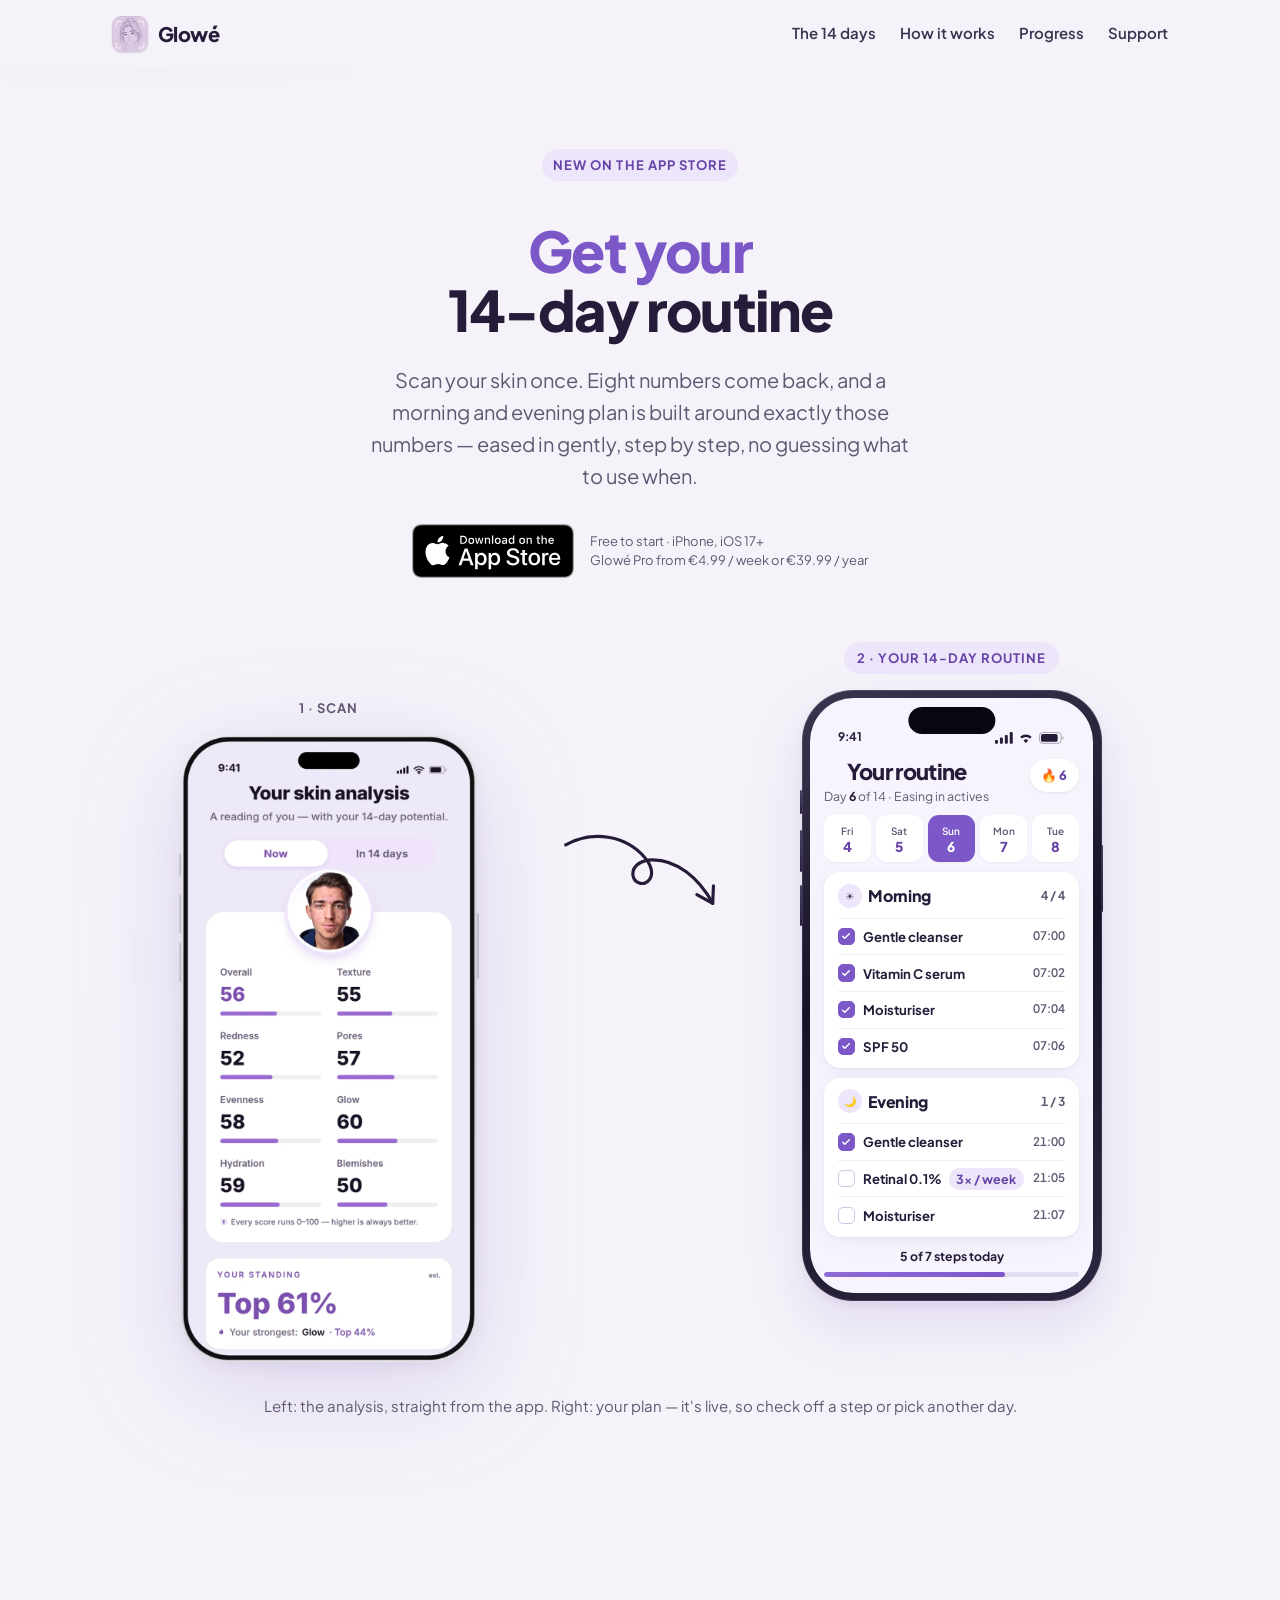
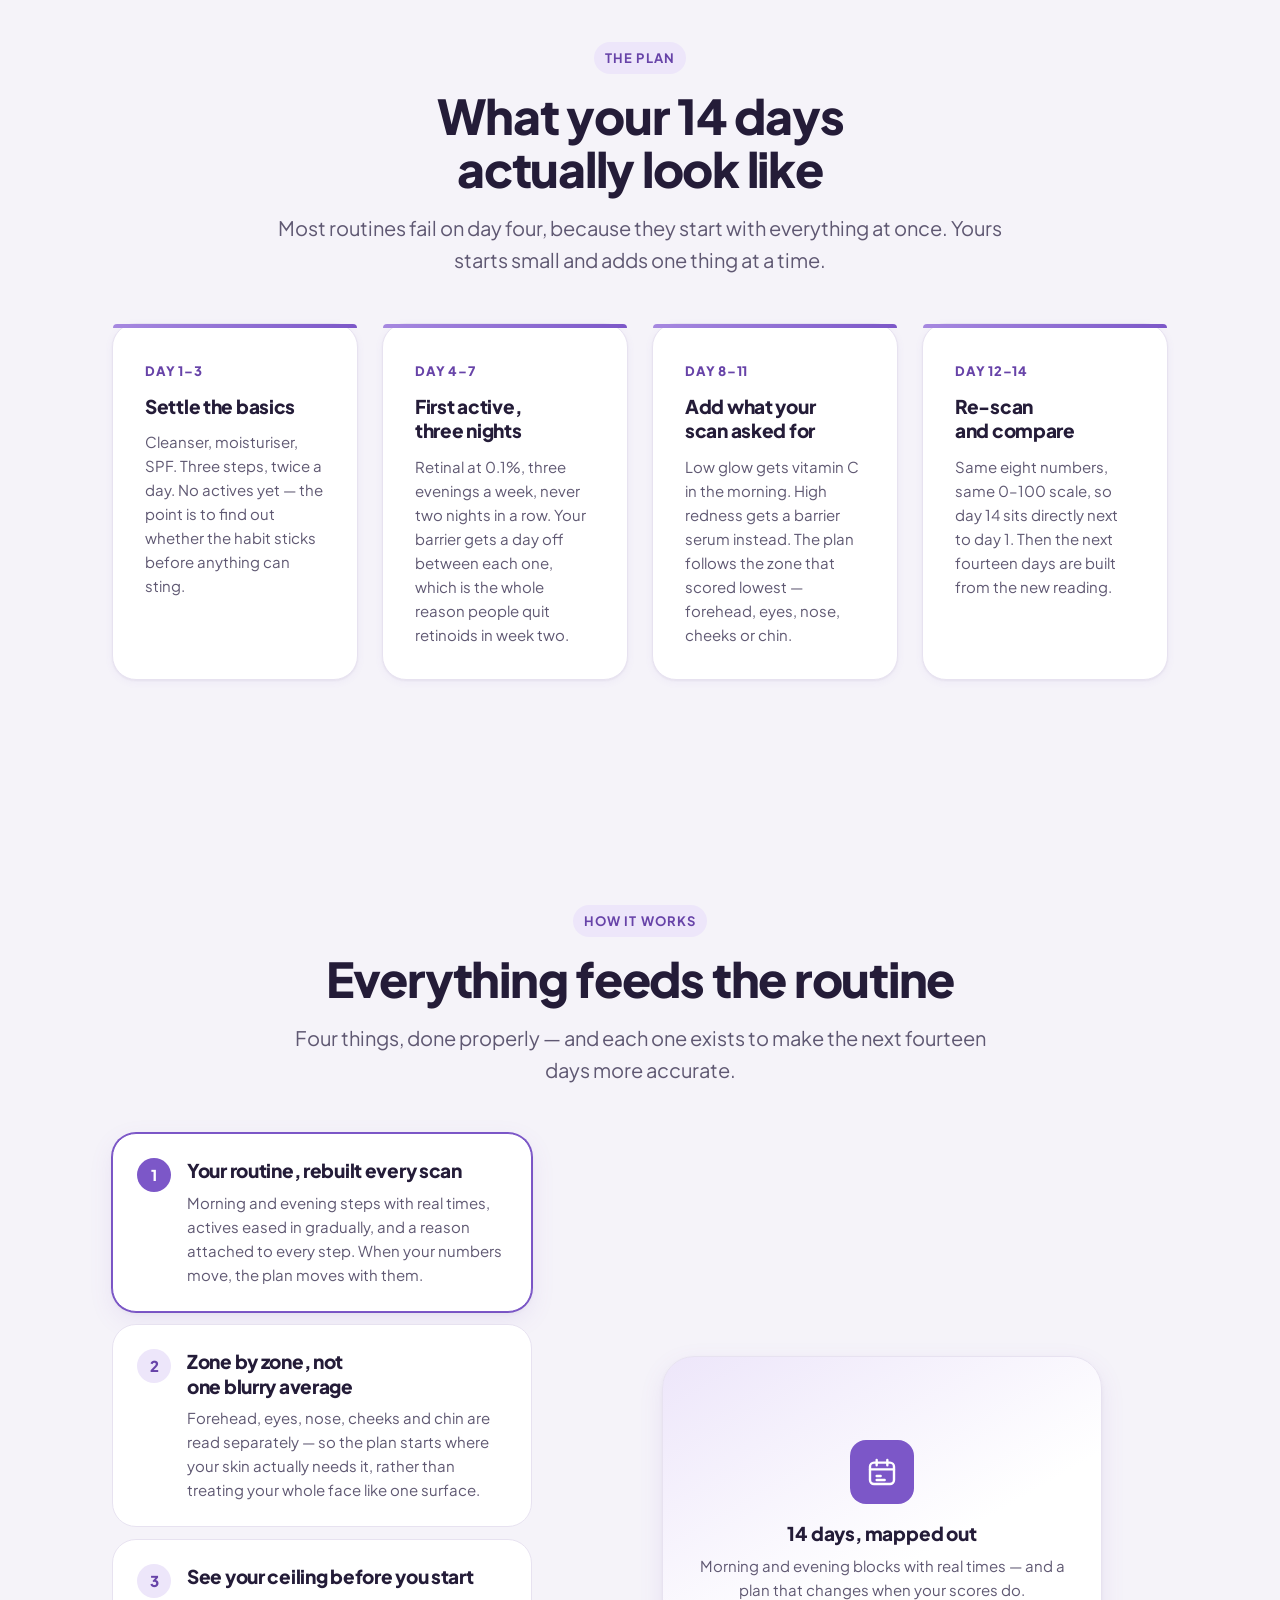
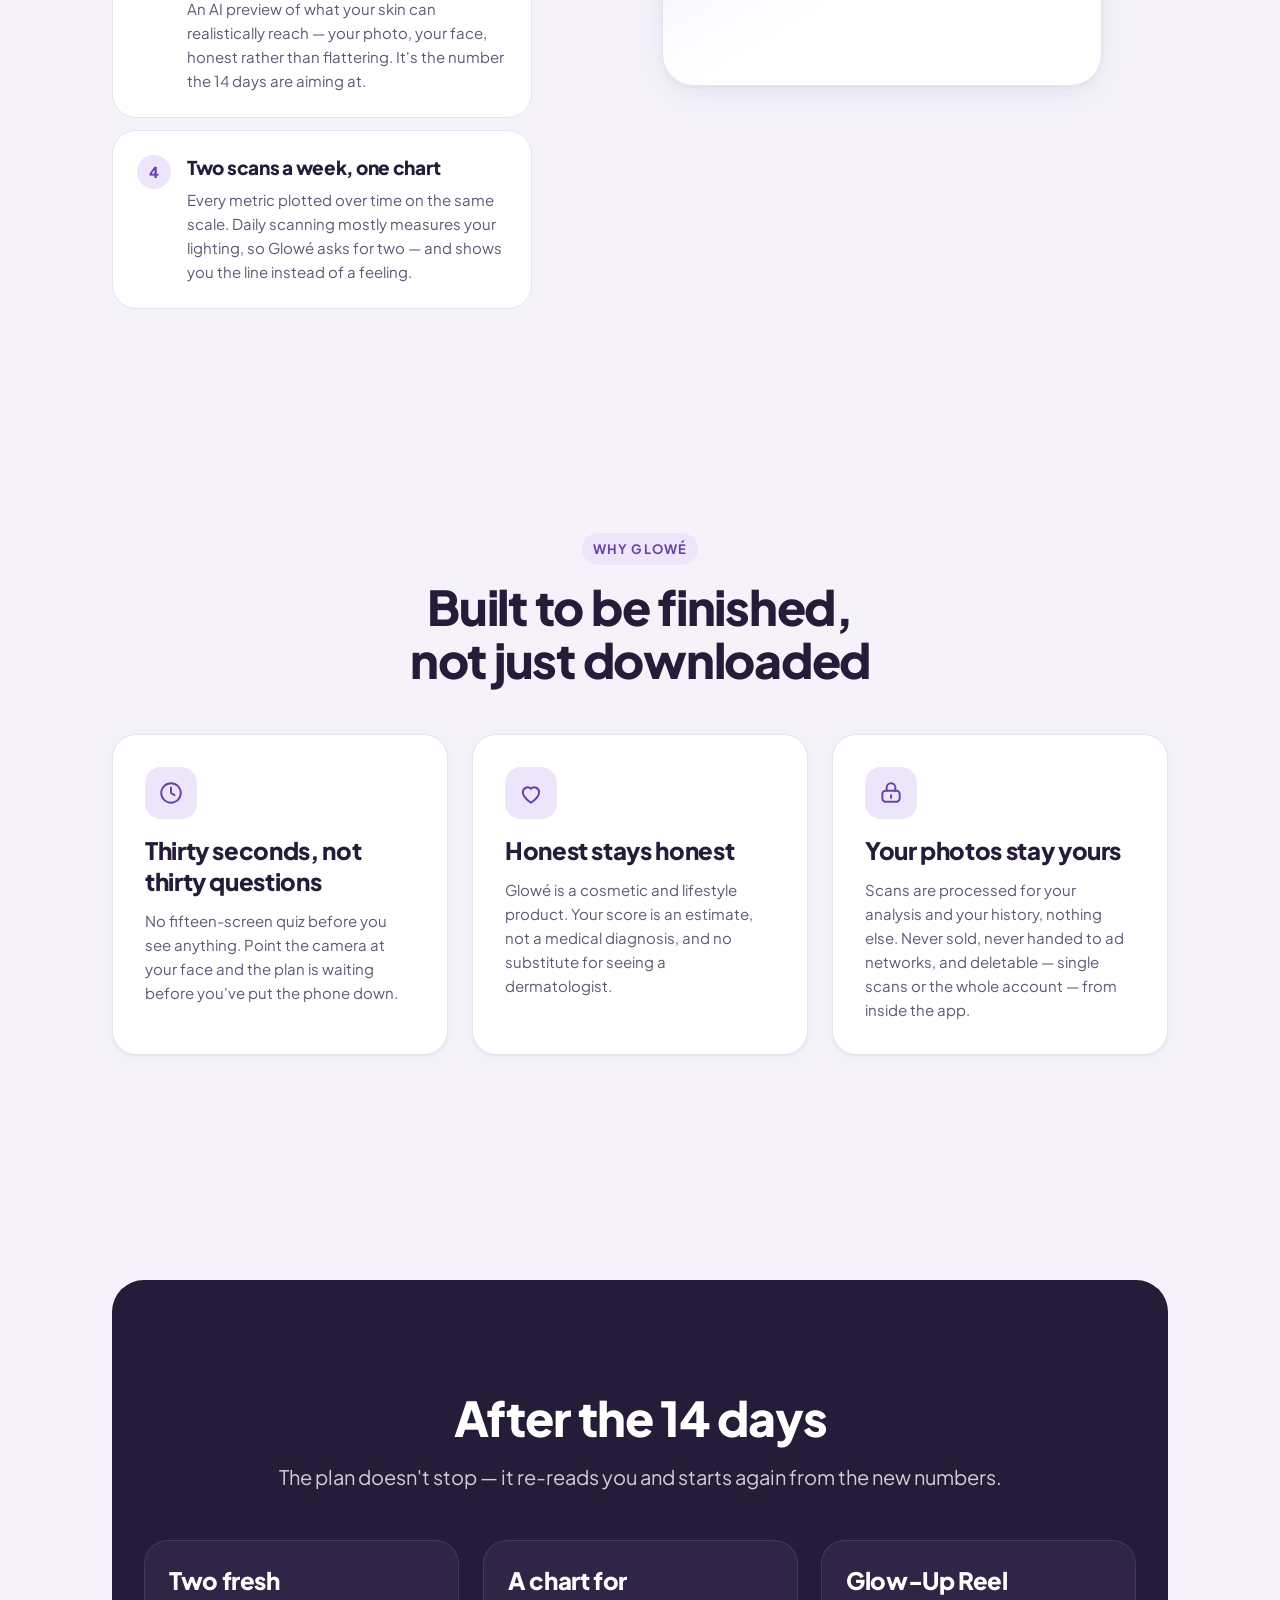
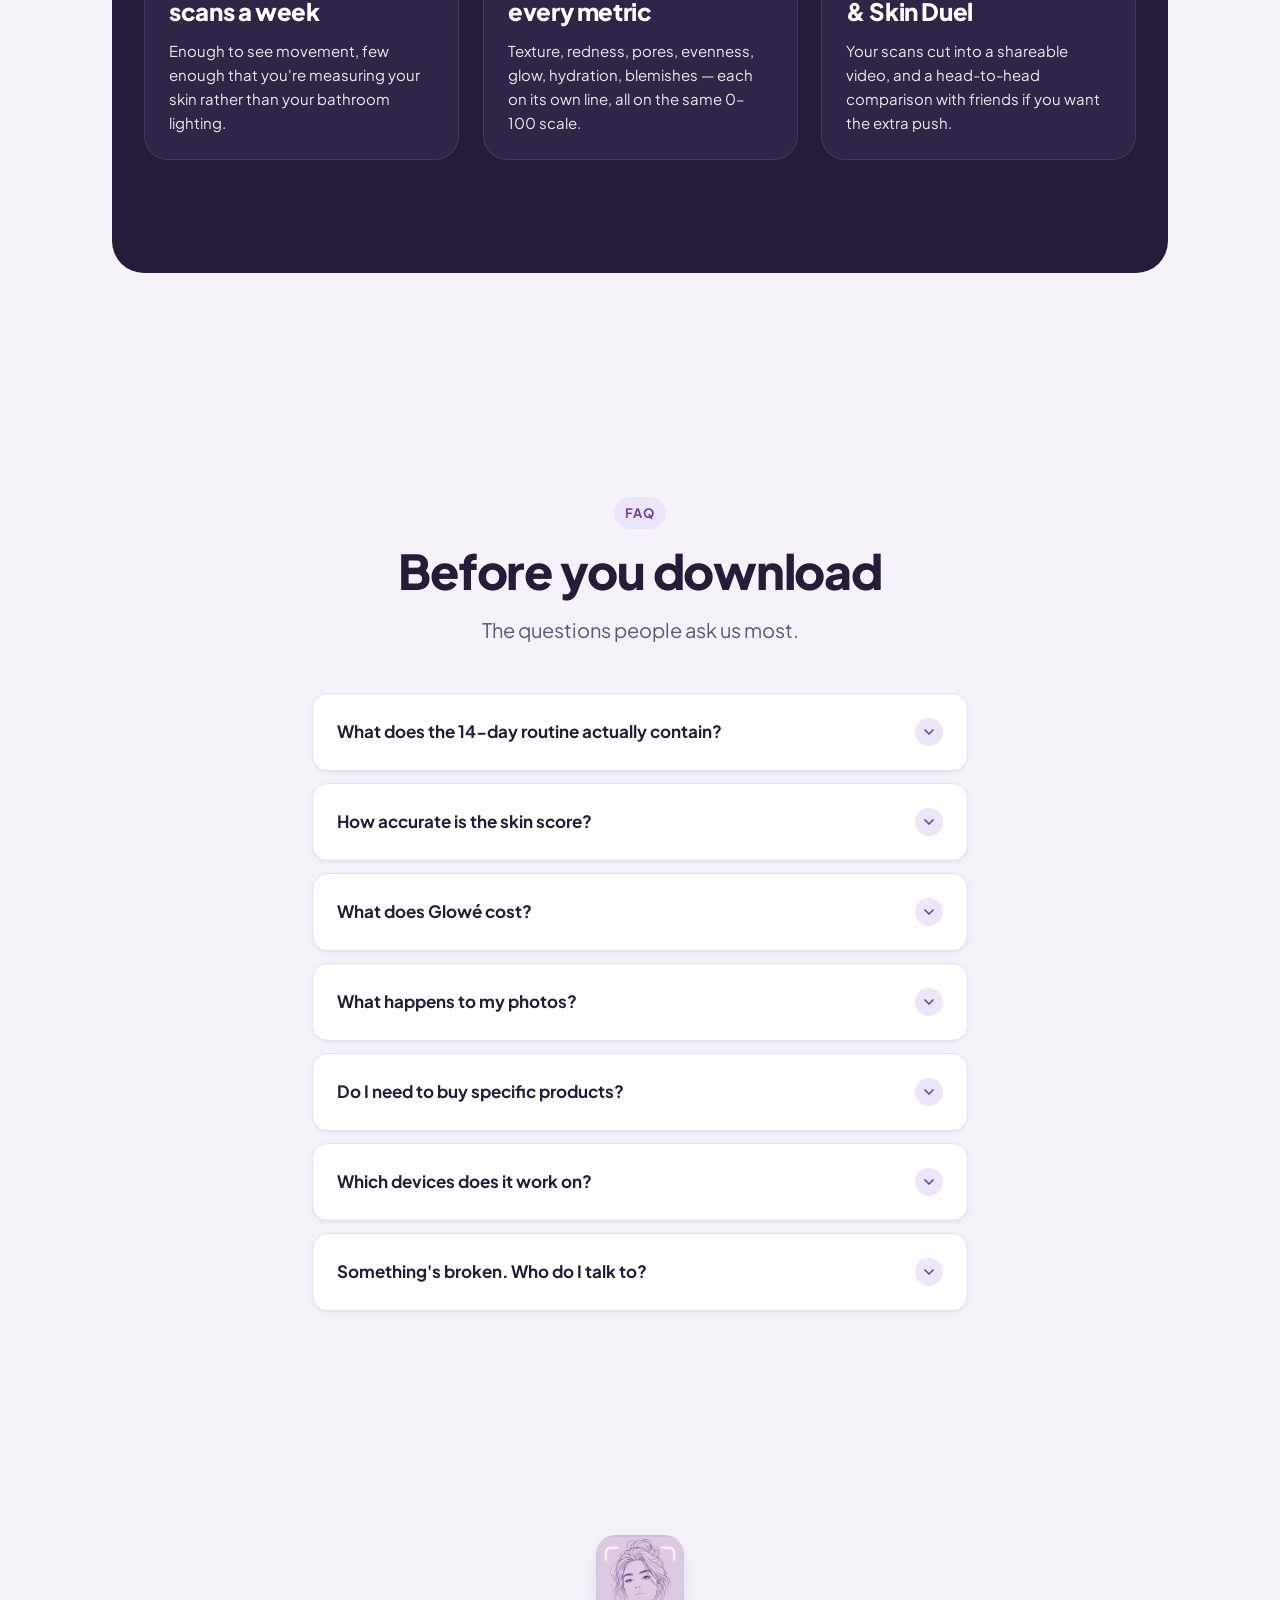
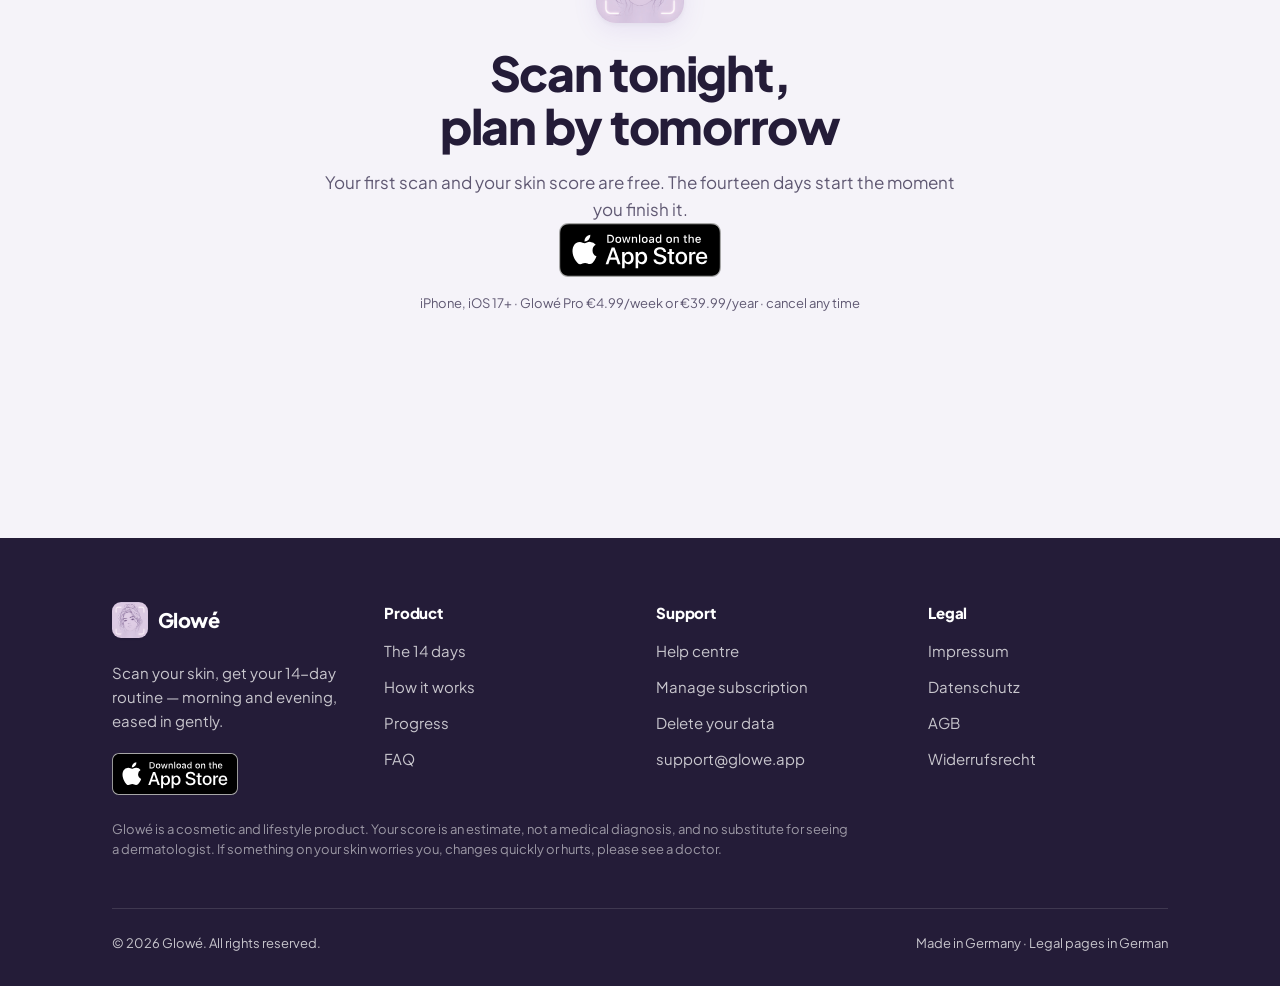
==== commit 58c17e0e: "Use the real app screen for the scan phone, fix the arrowhead The left phone in the hero is now the " ====
--- a/index.html
+++ b/index.html
@@ -151,10 +151,44 @@
 
           <!-- ---------- Scan → Pfeil → Routine ---------- -->
           <div class="duo reveal">
-            <!-- ===== Telefon A: der Scan ===== -->
+            <!-- ===== Telefon A: der Scan (echter App-Screen) ===== -->
             <div class="duo__phone duo__phone--a">
               <p class="duo__label">1 · Scan</p>
-              <div class="phone" data-skin-screen>
+              <img
+                class="duo__shot"
+                src="assets/img/scan-phone.webp"
+                width="780"
+                height="1631"
+                alt="Glowé skin analysis screen: overall 56, texture 55, redness 52, pores 57, evenness 58, glow 60, hydration 59, blemishes 50, and a standing of top 61 per cent."
+              />
+            </div>
+
+            <!-- ===== Der Pfeil ===== -->
+            <div class="duo__arrow" aria-hidden="true">
+              <svg viewBox="0 0 200 150" fill="none">
+                <path
+                  class="duo__arrow-line"
+                  d="M6 34c34-19 76-12 100 16 9 10 12 23 4 30-7 6-18 2-19-8-1-11 10-19 25-19 30 0 58 22 76 55"
+                  stroke="var(--ink)"
+                  stroke-width="4"
+                  stroke-linecap="round"
+                />
+                <path
+                  class="duo__arrow-head"
+                  d="M193 86 192 108 172 97"
+                  fill="none"
+                  stroke="var(--ink)"
+                  stroke-width="4"
+                  stroke-linecap="round"
+                  stroke-linejoin="round"
+                />
+              </svg>
+            </div>
+
+            <!-- ===== Telefon B: die Routine ===== -->
+            <div class="duo__phone duo__phone--b">
+              <p class="duo__label duo__label--lead">2 · Your 14-day routine</p>
+              <div class="phone" data-routine-screen>
                 <span class="phone__side phone__side--l1" aria-hidden="true"></span>
                 <span class="phone__side phone__side--l2" aria-hidden="true"></span>
                 <span class="phone__side phone__side--l3" aria-hidden="true"></span>
@@ -194,233 +228,6 @@
                       </span>
                     </div>
 
-                    <div class="screen">
-                      <div>
-                        <p class="screen__title">Your skin analysis</p>
-                        <p class="screen__sub">
-                          A reading of you — with your 14-day potential.
-                        </p>
-                      </div>
-
-                      <div
-                        class="seg"
-                        data-active="0"
-                        role="tablist"
-                        aria-label="Timeframe"
-                      >
-                        <span class="seg__thumb" aria-hidden="true"></span>
-                        <button
-                          class="seg__btn"
-                          type="button"
-                          role="tab"
-                          aria-selected="true"
-                        >
-                          Now
-                        </button>
-                        <button
-                          class="seg__btn"
-                          type="button"
-                          role="tab"
-                          aria-selected="false"
-                          tabindex="-1"
-                        >
-                          In 14 days
-                        </button>
-                      </div>
-
-                      <div>
-                        <div class="face">
-                          <svg
-                            viewBox="0 0 100 100"
-                            role="img"
-                            aria-label="Your scan"
-                          >
-                            <defs>
-                              <linearGradient id="skin" x1="0" y1="0" x2="0" y2="1">
-                                <stop offset="0" stop-color="#f4ded2" />
-                                <stop offset="1" stop-color="#e6c6b4" />
-                              </linearGradient>
-                            </defs>
-                            <rect width="100" height="100" fill="#ede6fa" />
-                            <path
-                              d="M50 96c-19 0-31-9-31-9 2-13 12-18 20-21h22c8 3 18 8 20 21 0 0-12 9-31 9Z"
-                              fill="#2f2648"
-                            />
-                            <path
-                              d="M50 18c14 0 22 9 22 24 0 16-10 30-22 30S28 58 28 42c0-15 8-24 22-24Z"
-                              fill="url(#skin)"
-                            />
-                            <path
-                              d="M50 14c13 0 23 7 23 19 0 4-1 7-2 9-1-7-3-11-7-13-5 3-23 4-28-1-3 2-5 7-6 14-1-2-2-5-2-9 0-12 9-19 22-19Z"
-                              fill="#4a3a2c"
-                            />
-                            <circle cx="41" cy="43" r="2.1" fill="#3c3350" />
-                            <circle cx="59" cy="43" r="2.1" fill="#3c3350" />
-                            <path
-                              d="M45 57c3 2 7 2 10 0"
-                              stroke="#c98d80"
-                              stroke-width="2"
-                              fill="none"
-                              stroke-linecap="round"
-                            />
-                            <g fill="#d98a86" opacity=".72">
-                              <circle cx="36" cy="35" r="1.5" />
-                              <circle cx="64" cy="33" r="1.3" />
-                              <circle cx="67" cy="46" r="1.6" />
-                              <circle cx="34" cy="50" r="1.4" />
-                              <circle cx="57" cy="63" r="1.5" />
-                              <circle cx="44" cy="30" r="1.2" />
-                              <circle cx="52" cy="49" r="1.3" />
-                            </g>
-                          </svg>
-                        </div>
-
-                        <div class="screen__card">
-                          <div class="scores">
-                            <div class="score score--lead" data-score="overall">
-                              <p class="score__label">Overall</p>
-                              <p class="score__value">56</p>
-                              <div class="score__bar">
-                                <span class="score__fill"></span>
-                              </div>
-                            </div>
-                            <div class="score" data-score="texture">
-                              <p class="score__label">Texture</p>
-                              <p class="score__value">55</p>
-                              <div class="score__bar">
-                                <span class="score__fill"></span>
-                              </div>
-                            </div>
-                            <div class="score" data-score="redness">
-                              <p class="score__label">Redness</p>
-                              <p class="score__value">52</p>
-                              <div class="score__bar">
-                                <span class="score__fill"></span>
-                              </div>
-                            </div>
-                            <div class="score" data-score="pores">
-                              <p class="score__label">Pores</p>
-                              <p class="score__value">57</p>
-                              <div class="score__bar">
-                                <span class="score__fill"></span>
-                              </div>
-                            </div>
-                            <div class="score" data-score="evenness">
-                              <p class="score__label">Evenness</p>
-                              <p class="score__value">58</p>
-                              <div class="score__bar">
-                                <span class="score__fill"></span>
-                              </div>
-                            </div>
-                            <div class="score" data-score="glow">
-                              <p class="score__label">Glow</p>
-                              <p class="score__value">60</p>
-                              <div class="score__bar">
-                                <span class="score__fill"></span>
-                              </div>
-                            </div>
-                            <div class="score" data-score="hydration">
-                              <p class="score__label">Hydration</p>
-                              <p class="score__value">59</p>
-                              <div class="score__bar">
-                                <span class="score__fill"></span>
-                              </div>
-                            </div>
-                            <div class="score" data-score="blemishes">
-                              <p class="score__label">Blemishes</p>
-                              <p class="score__value">50</p>
-                              <div class="score__bar">
-                                <span class="score__fill"></span>
-                              </div>
-                            </div>
-                          </div>
-
-                          <p class="screen__foot">
-                            <svg viewBox="0 0 24 24" aria-hidden="true">
-                              <circle cx="12" cy="12" r="11" fill="#ede6fa" />
-                              <path
-                                d="M12 17V8m0 0-3.4 3.4M12 8l3.4 3.4"
-                                stroke="#6743a8"
-                                stroke-width="2"
-                                fill="none"
-                                stroke-linecap="round"
-                                stroke-linejoin="round"
-                              />
-                            </svg>
-                            Every score runs 0–100 — higher is always better.
-                          </p>
-                        </div>
-                      </div>
-                    </div>
-                  </div>
-                </div>
-              </div>
-            </div>
-
-            <!-- ===== Der Pfeil ===== -->
-            <div class="duo__arrow" aria-hidden="true">
-              <svg viewBox="0 0 200 150" fill="none">
-                <path
-                  class="duo__arrow-line"
-                  d="M6 34c34-19 76-12 100 16 9 10 12 23 4 30-7 6-18 2-19-8-1-11 10-19 25-19 30 0 58 22 76 55"
-                  stroke="var(--ink)"
-                  stroke-width="4"
-                  stroke-linecap="round"
-                />
-                <path
-                  class="duo__arrow-head"
-                  d="M176 92c6 12 11 20 16 27-9-1-18-2-28 0"
-                  stroke="var(--ink)"
-                  stroke-width="4"
-                  stroke-linecap="round"
-                  stroke-linejoin="round"
-                />
-              </svg>
-            </div>
-
-            <!-- ===== Telefon B: die Routine ===== -->
-            <div class="duo__phone duo__phone--b">
-              <p class="duo__label duo__label--lead">2 · Your 14-day routine</p>
-              <div class="phone" data-routine-screen>
-                <span class="phone__side phone__side--l1" aria-hidden="true"></span>
-                <span class="phone__side phone__side--l2" aria-hidden="true"></span>
-                <span class="phone__side phone__side--l3" aria-hidden="true"></span>
-                <span class="phone__side phone__side--r" aria-hidden="true"></span>
-
-                <div class="phone__frame">
-                  <span class="phone__island" aria-hidden="true"></span>
-                  <div class="phone__screen">
-                    <div class="statusbar">
-                      <span>9:41</span>
-                      <span class="statusbar__icons" aria-hidden="true">
-                        <svg viewBox="0 0 18 12">
-                          <rect x="0" y="8" width="3" height="4" rx="1" />
-                          <rect x="5" y="5.5" width="3" height="6.5" rx="1" />
-                          <rect x="10" y="3" width="3" height="9" rx="1" />
-                          <rect x="15" y="0" width="3" height="12" rx="1" />
-                        </svg>
-                        <svg viewBox="0 0 16 12">
-                          <path
-                            d="M8 11.2 5.6 8.6a3.4 3.4 0 0 1 4.8 0L8 11.2Zm-4.2-4.5-1.6-1.8a8.6 8.6 0 0 1 11.6 0l-1.6 1.8a6.2 6.2 0 0 0-8.4 0Z"
-                          />
-                        </svg>
-                        <svg viewBox="0 0 26 12">
-                          <rect
-                            x="0.5"
-                            y="0.5"
-                            width="22"
-                            height="11"
-                            rx="3.2"
-                            fill="none"
-                            stroke="currentColor"
-                            stroke-opacity=".35"
-                          />
-                          <rect x="2" y="2" width="17" height="8" rx="2" />
-                          <path d="M24 4.2v3.6a2 2 0 0 0 0-3.6Z" opacity=".4" />
-                        </svg>
-                      </span>
-                    </div>
-
                     <div class="screen screen--routine">
                       <div class="routine__top">
                         <div>
@@ -543,8 +350,8 @@
           </div>
 
           <p class="duo__hint reveal">
-            Both phones are live — tap <strong>In 14 days</strong> on the left,
-            or check off a step on the right.
+            Left: the analysis, straight from the app. Right: your plan — it's
+            live, so check off a step or pick another day.
           </p>
         </div>
       </section>
--- a/assets/css/style.css
+++ b/assets/css/style.css
@@ -1566,6 +1566,12 @@
 }
 .duo .phone {
   --w: min(300px, 78vw);
+}
+.duo__shot {
+  width: min(300px, 78vw);
+  height: auto;
+  filter: drop-shadow(0 4px 8px rgba(36, 28, 56, 0.06))
+    drop-shadow(0 24px 52px rgba(124, 87, 200, 0.2));
 }
 .duo__label {
   font-size: var(--fs-xs);
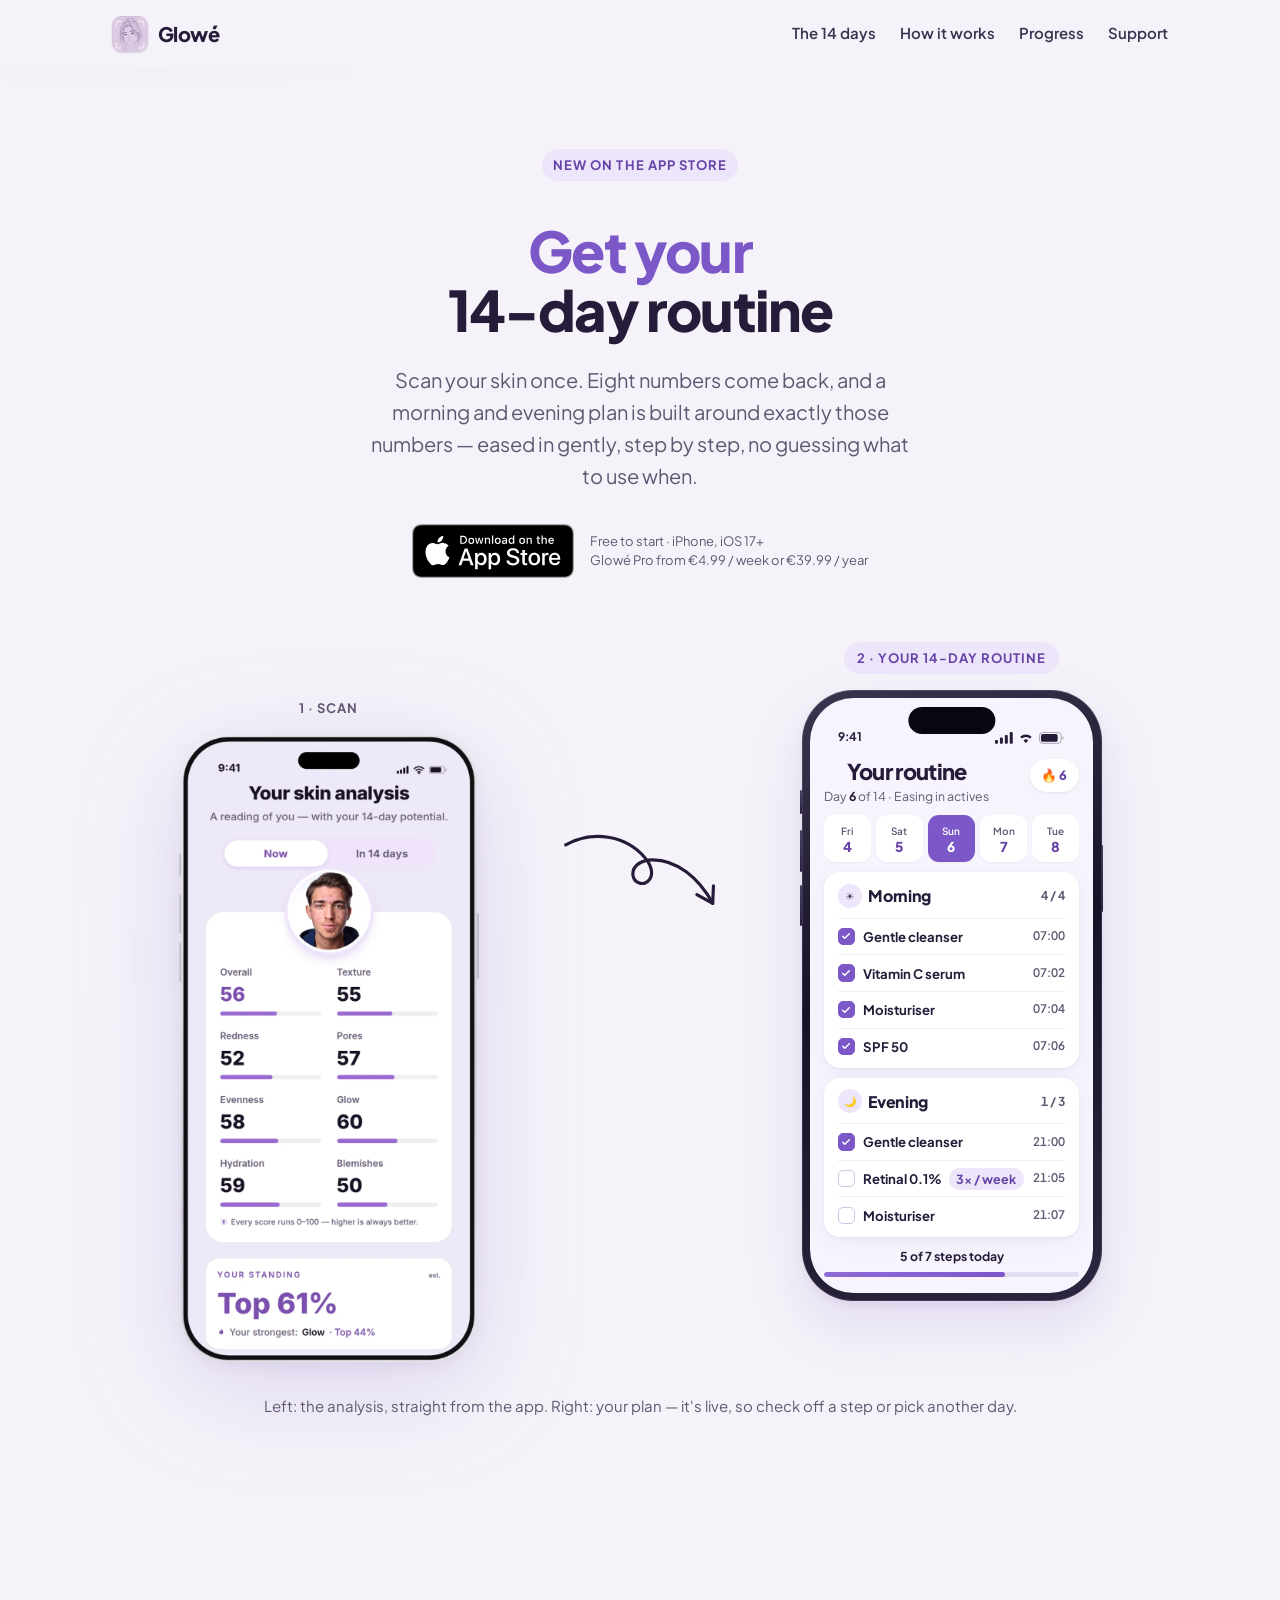
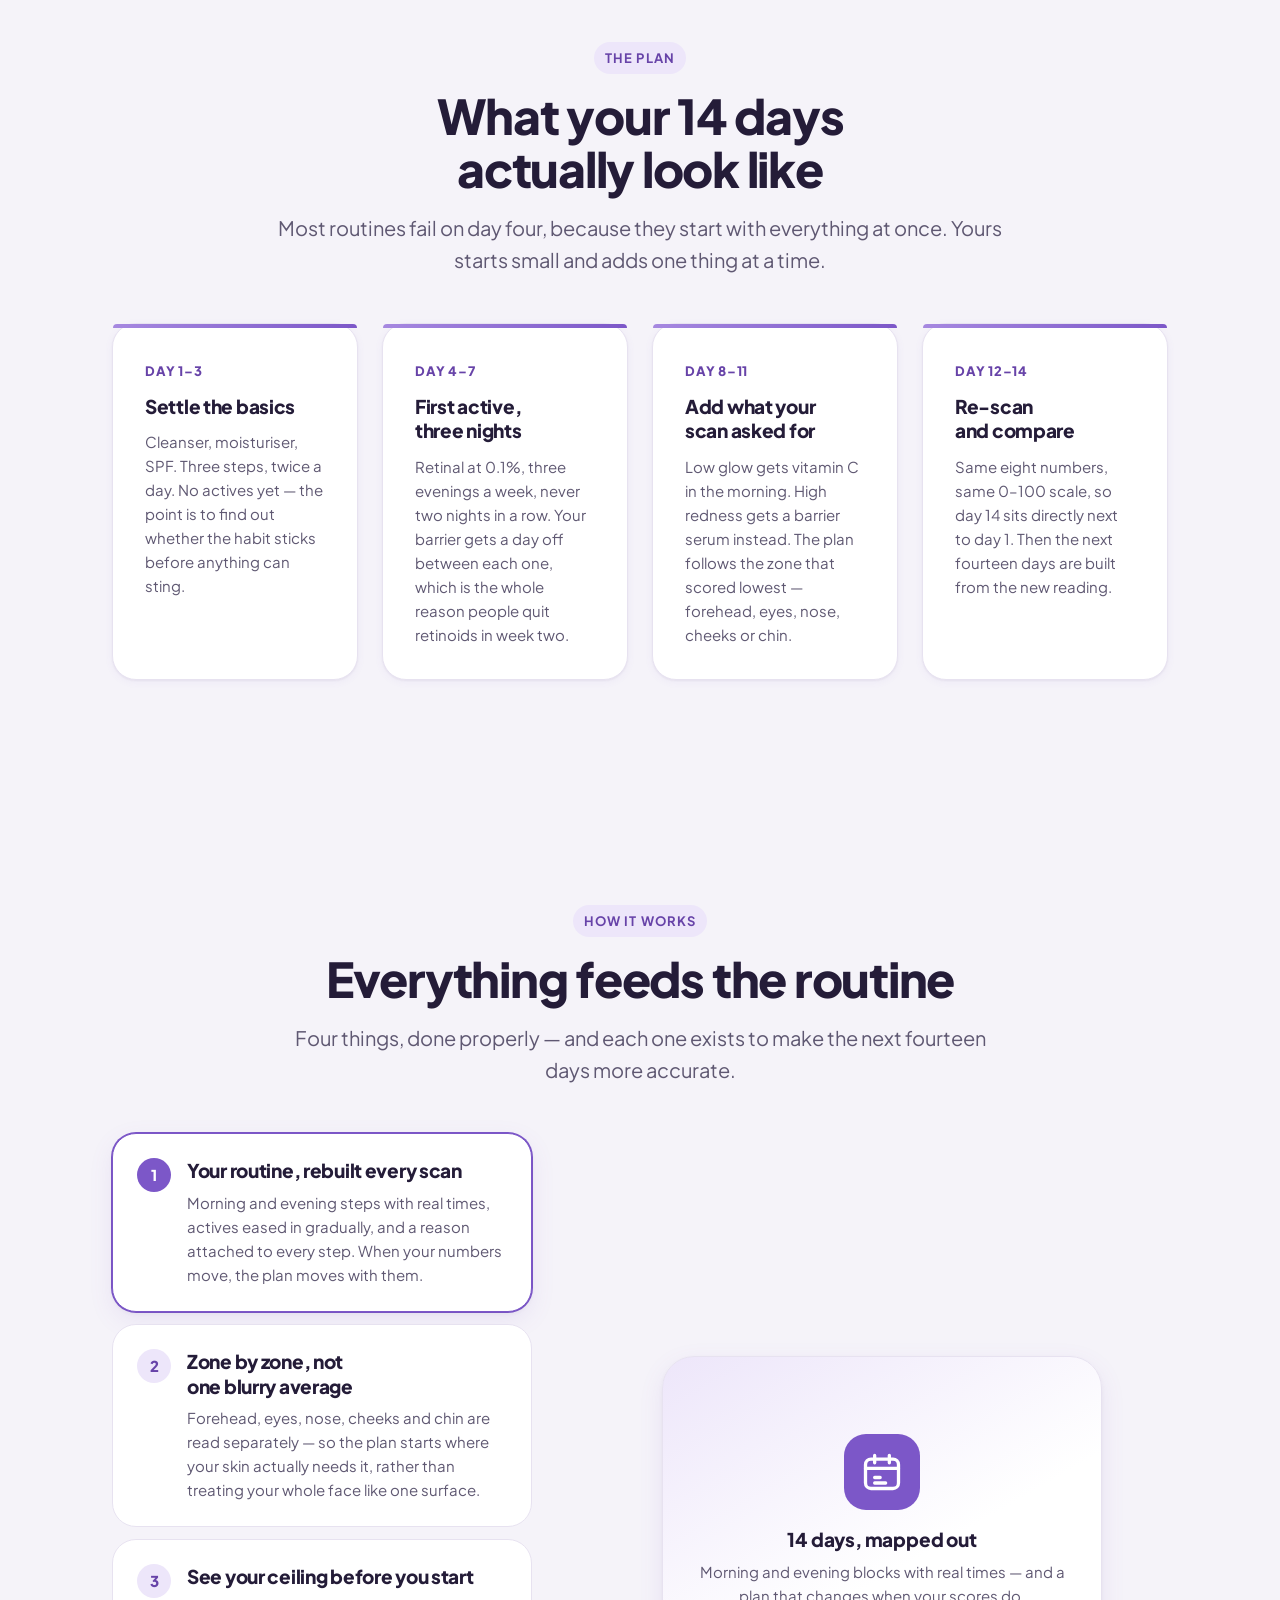
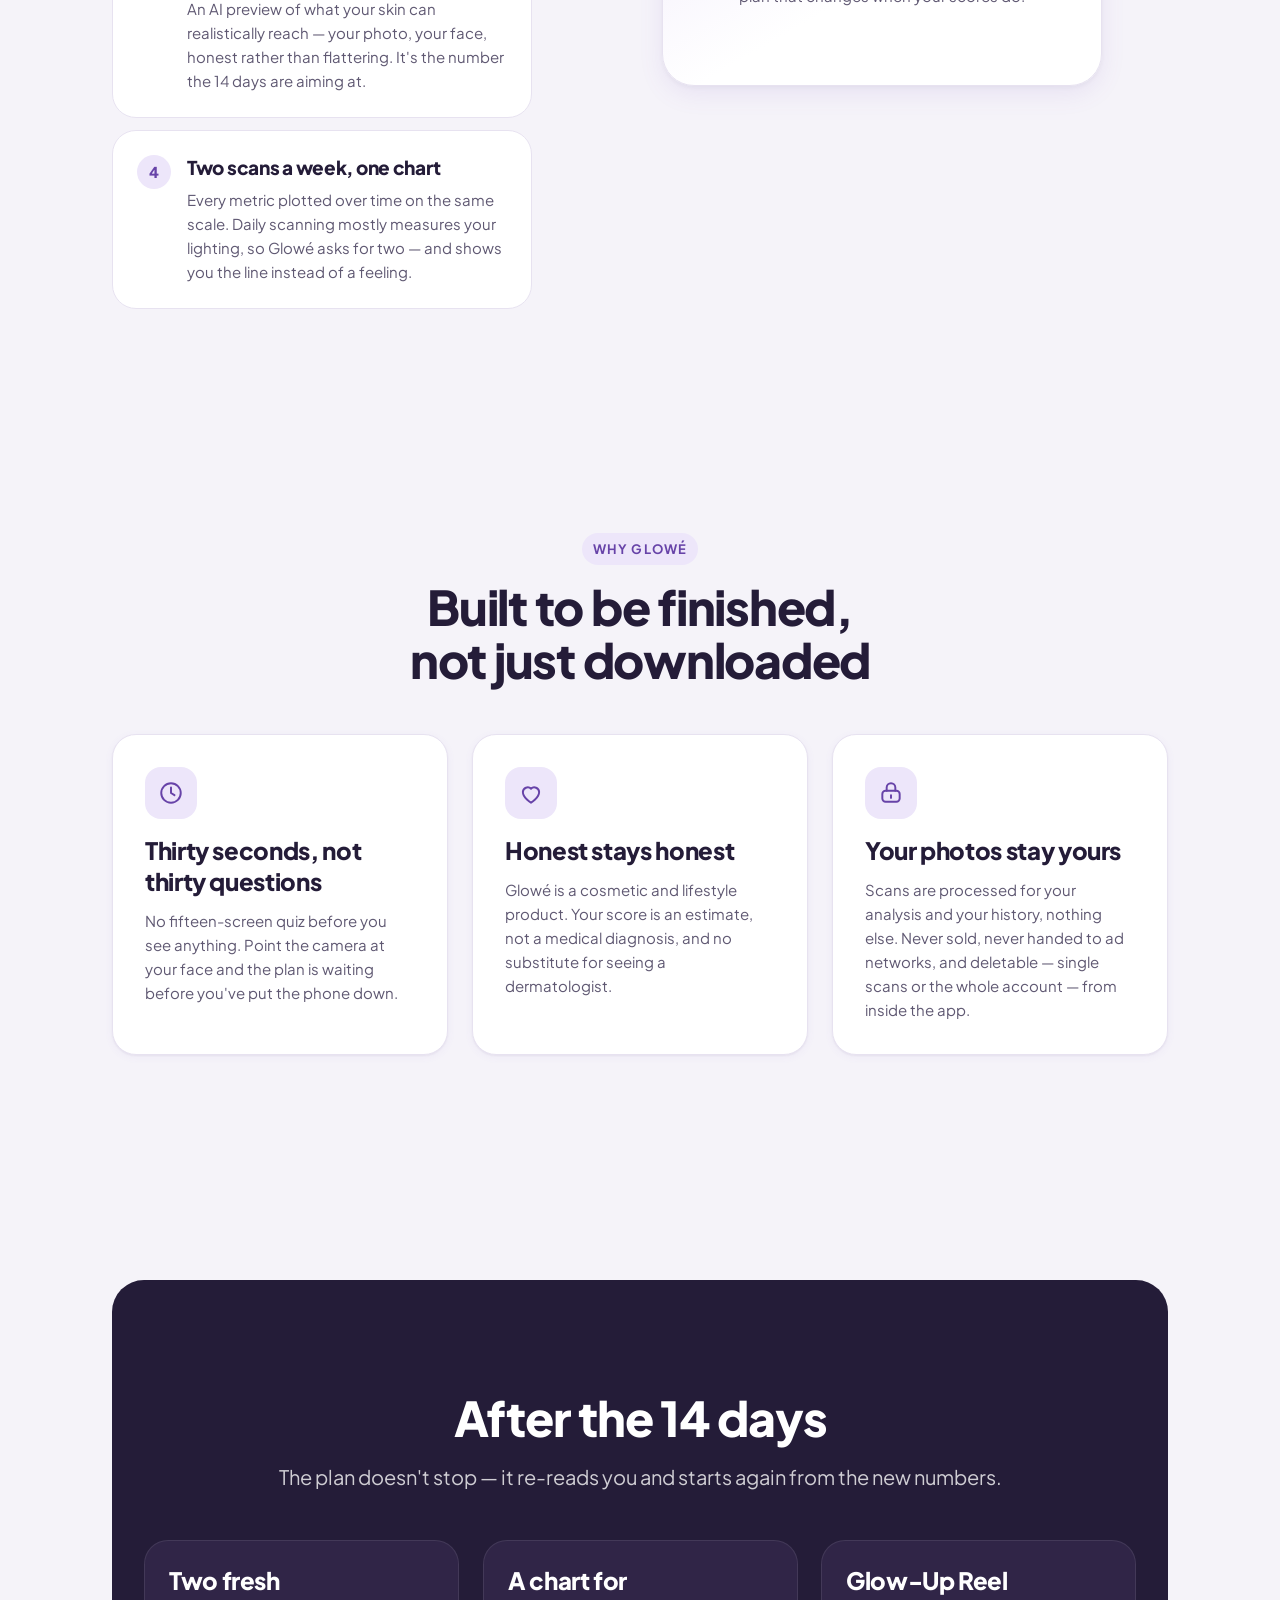
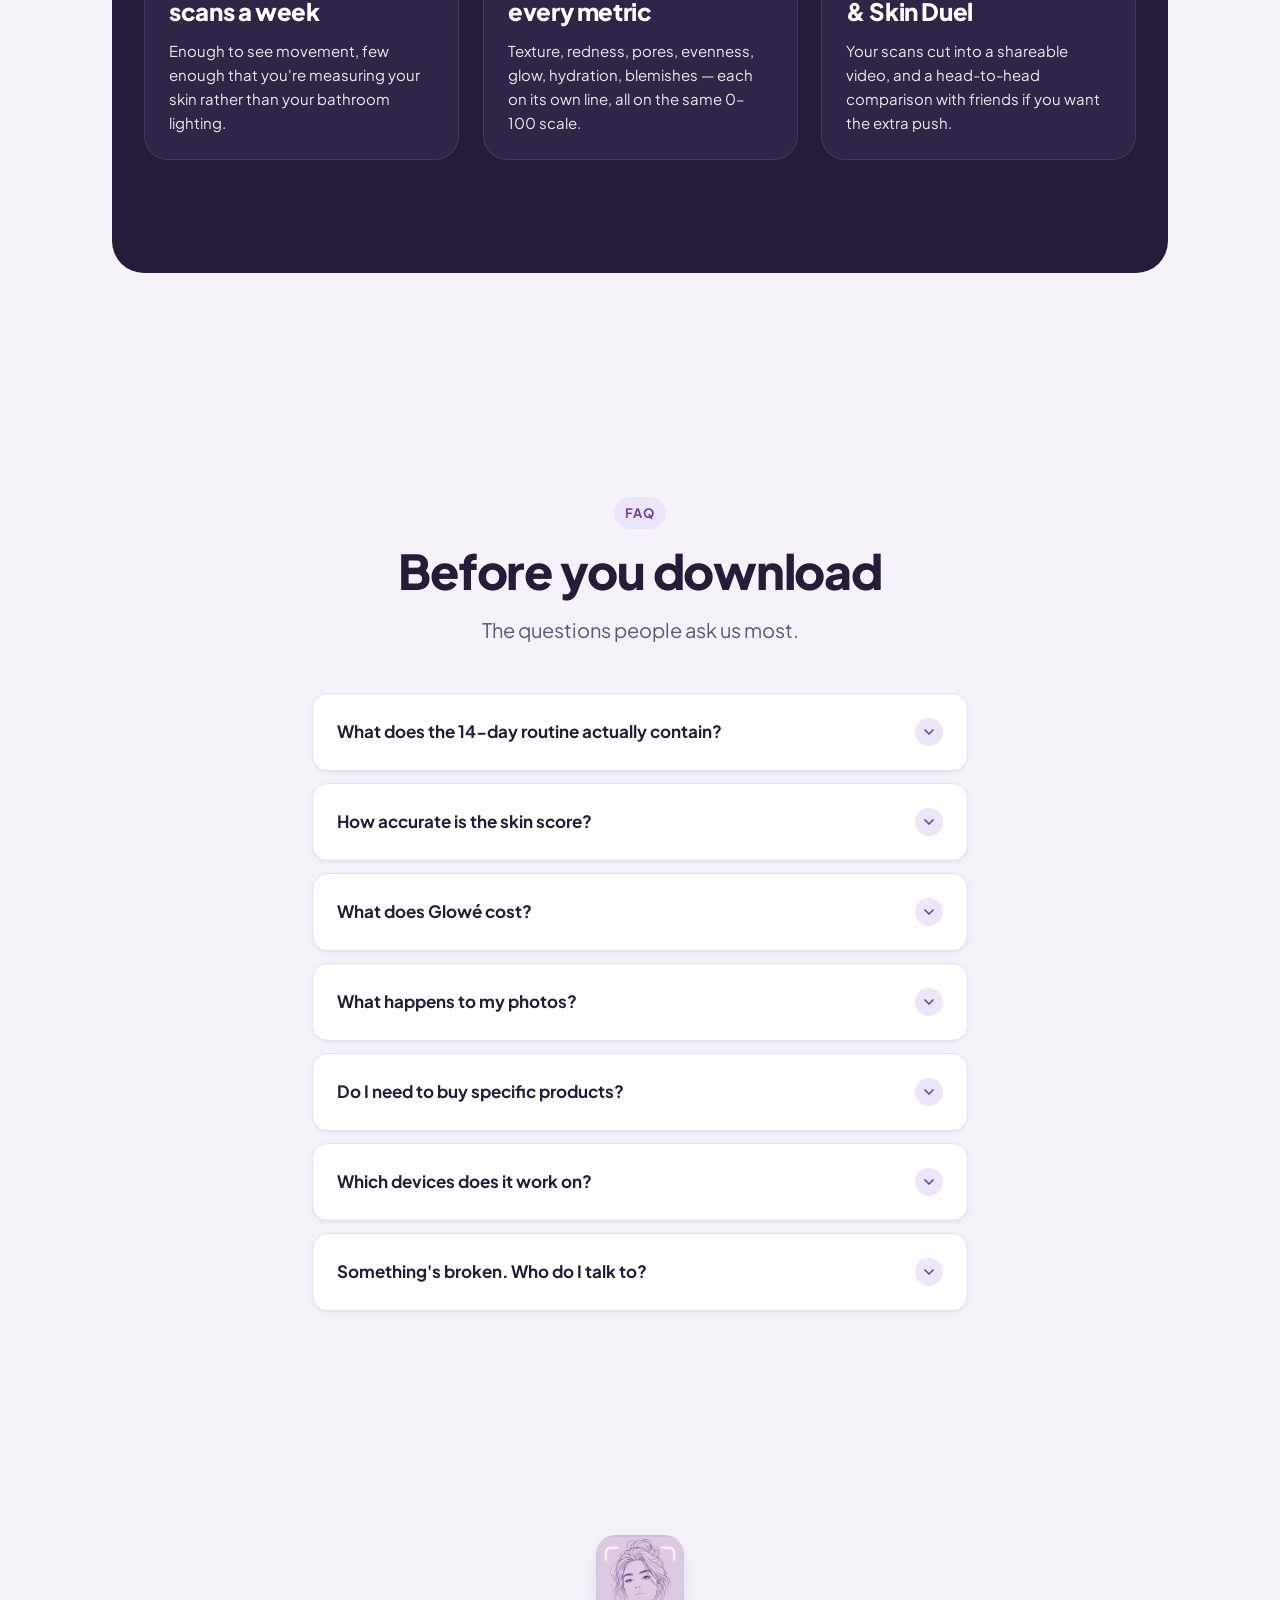
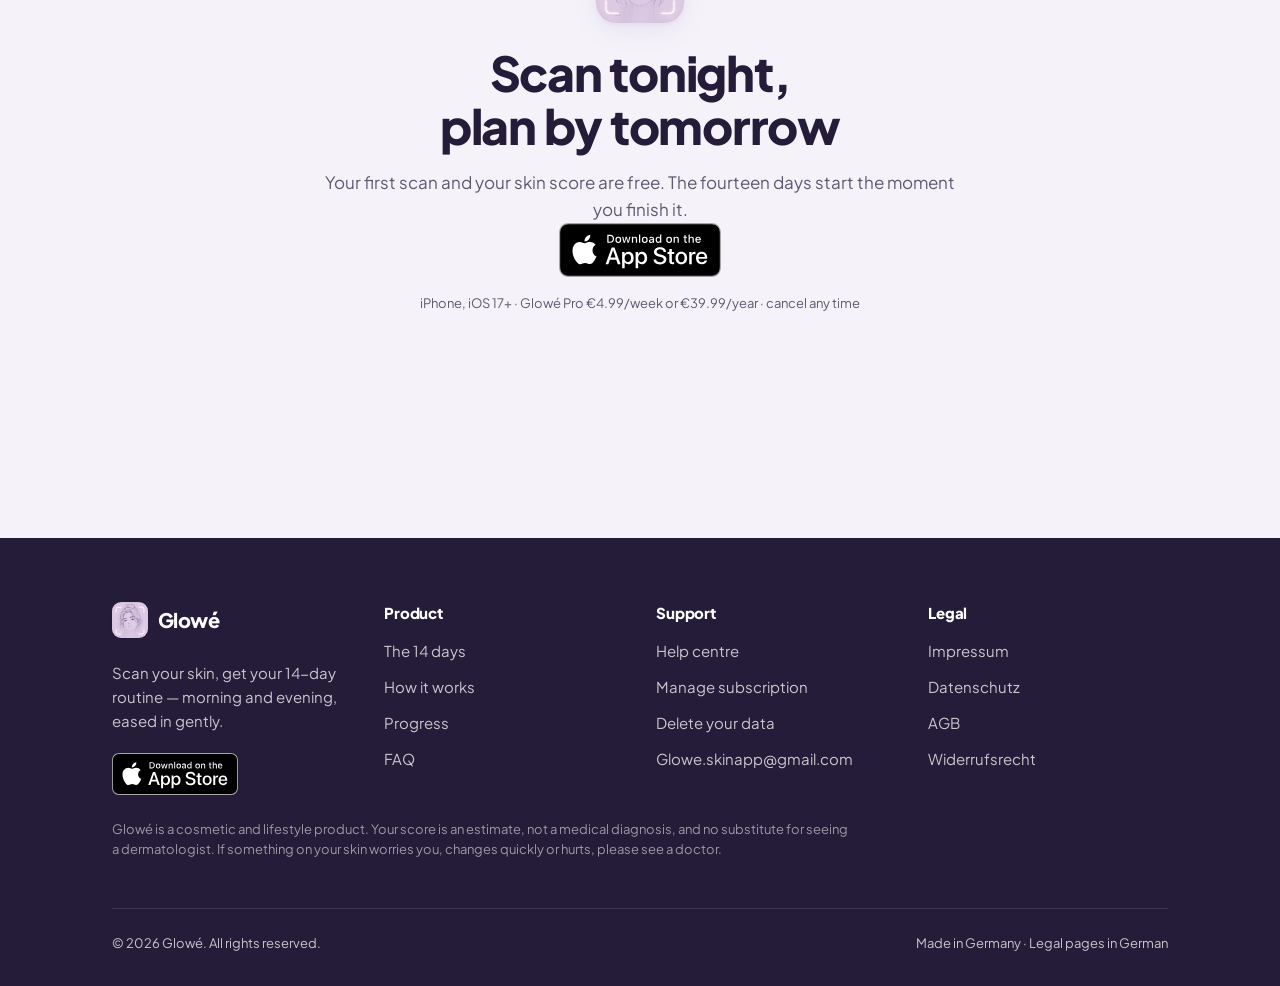
==== commit 68d871a3: "Redraw the five-zones icon, switch to the real support address The zones icon was five outlined shap" ====
--- a/index.html
+++ b/index.html
@@ -537,10 +537,21 @@
                   <div>
                     <div class="shot__icon">
                       <svg viewBox="0 0 24 24" aria-hidden="true">
+                        <!-- Gesichtsumriss -->
                         <path
-                          d="M12 3c4.4 0 7 2.9 7 7.6 0 5.1-3.1 9.4-7 9.4s-7-4.3-7-9.4C5 5.9 7.6 3 12 3Z"
+                          d="M12 2.6c4.4 0 7.4 3.1 7.4 8.1 0 6.2-3.3 11-7.4 11s-7.4-4.8-7.4-11c0-5 3-8.1 7.4-8.1Z"
+                          fill="none"
+                          stroke="#fff"
+                          stroke-width="1.5"
                         />
-                        <path d="M5.6 8.5h12.8M9 13h6M12 13v6" />
+                        <!-- Die fünf gemessenen Zonen -->
+                        <g fill="#fff" stroke="none">
+                          <rect x="8.2" y="5.6" width="7.6" height="1.9" rx="0.95" />
+                          <ellipse cx="8.75" cy="10.9" rx="1.55" ry="1.2" />
+                          <ellipse cx="15.25" cy="10.9" rx="1.55" ry="1.2" />
+                          <rect x="11.35" y="9.9" width="1.3" height="4.9" rx="0.65" />
+                          <ellipse cx="12" cy="18" rx="2.7" ry="1.7" />
+                        </g>
                       </svg>
                     </div>
                     <h4>Five zones, read separately</h4>
@@ -797,7 +808,7 @@
                 <p>
                   A real person, usually within one working day. Head to
                   <a href="support.html">Support</a> or write straight to
-                  <a href="mailto:support@glowe.app">support@glowe.app</a> — a
+                  <a href="mailto:Glowe.skinapp@gmail.com">Glowe.skinapp@gmail.com</a> — a
                   screenshot helps enormously.
                 </p>
               </div>
@@ -898,7 +909,7 @@
                 <a href="support.html#subscription">Manage subscription</a>
               </li>
               <li><a href="support.html#delete">Delete your data</a></li>
-              <li><a href="mailto:support@glowe.app">support@glowe.app</a></li>
+              <li><a href="mailto:Glowe.skinapp@gmail.com">Glowe.skinapp@gmail.com</a></li>
             </ul>
           </div>
 
--- a/assets/css/style.css
+++ b/assets/css/style.css
@@ -1106,17 +1106,17 @@
   text-align: center;
 }
 .shot__icon {
-  width: 64px;
-  height: 64px;
+  width: 76px;
+  height: 76px;
   margin: 0 auto var(--s-4);
-  border-radius: var(--r-md);
+  border-radius: 22px;
   background: var(--violet-600);
   display: grid;
   place-items: center;
 }
 .shot__icon svg {
-  width: 32px;
-  height: 32px;
+  width: 44px;
+  height: 44px;
   stroke: #fff;
   fill: none;
   stroke-width: 1.8;
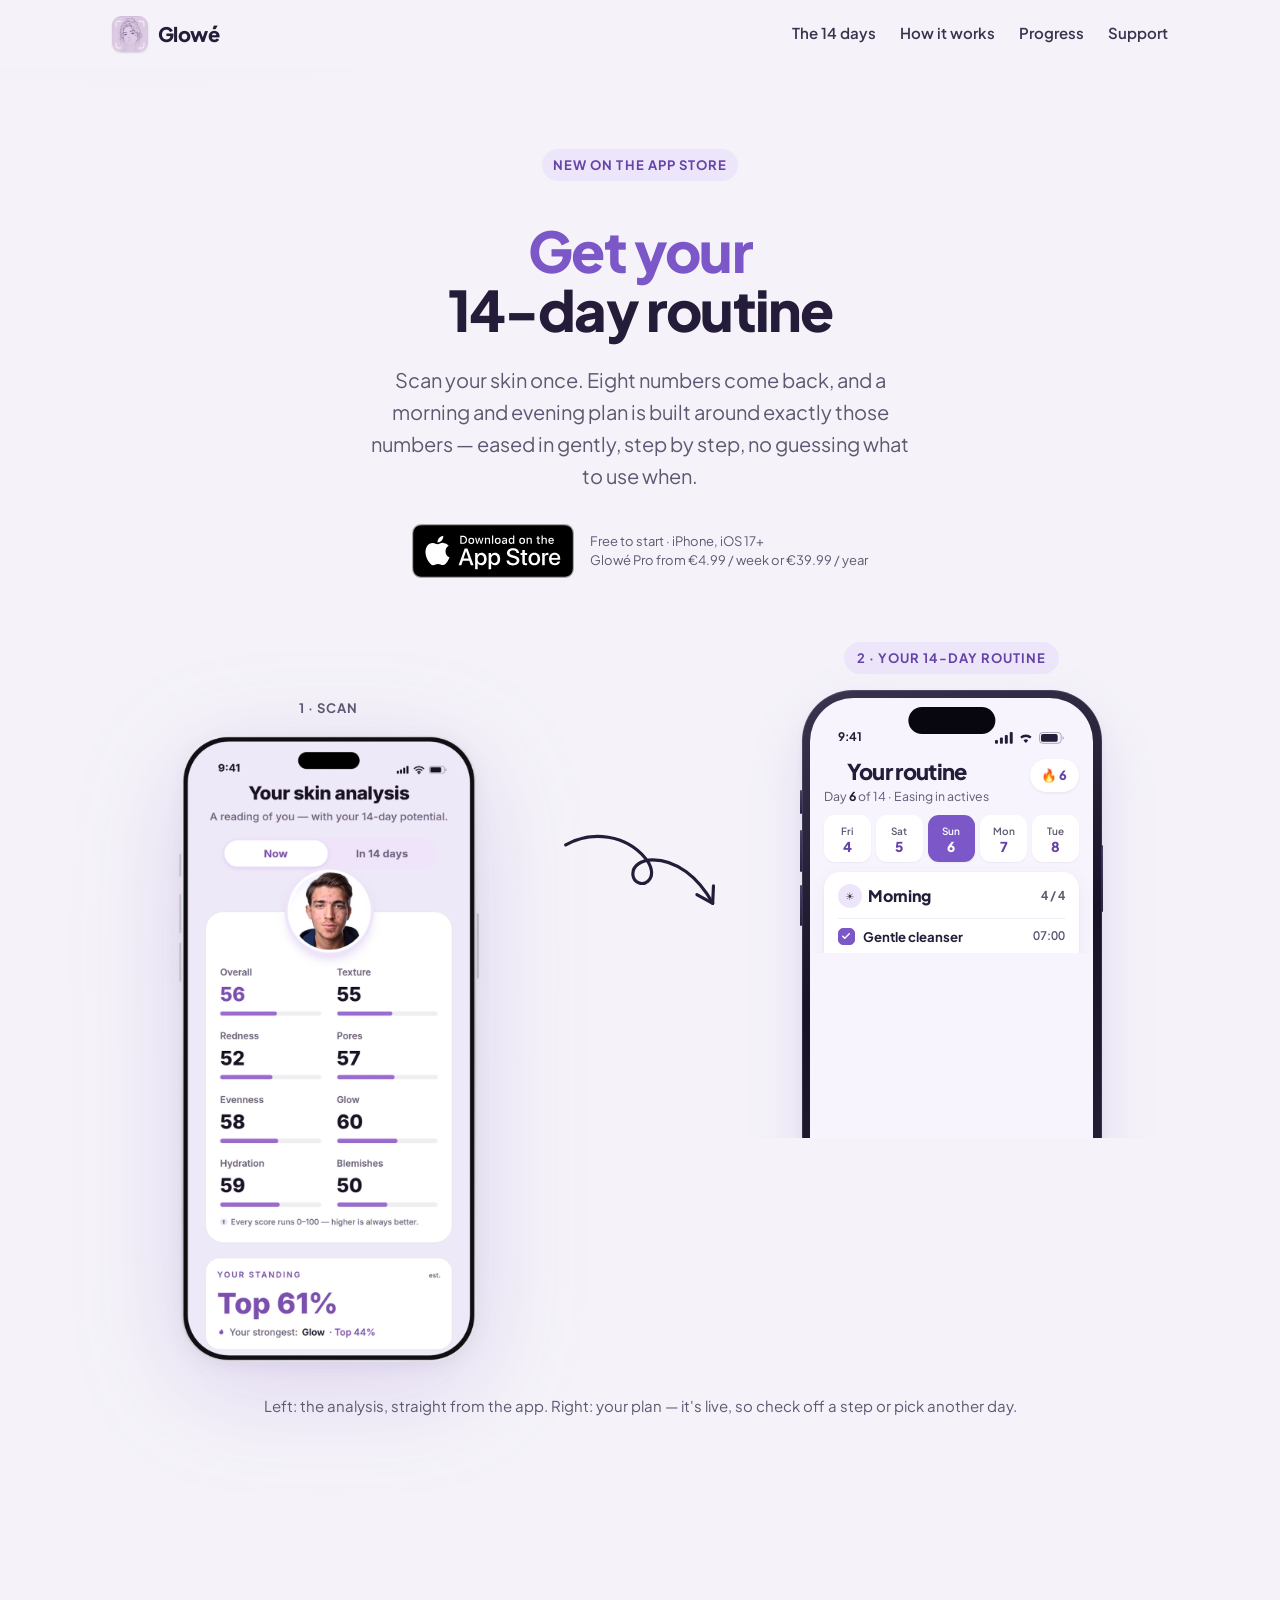
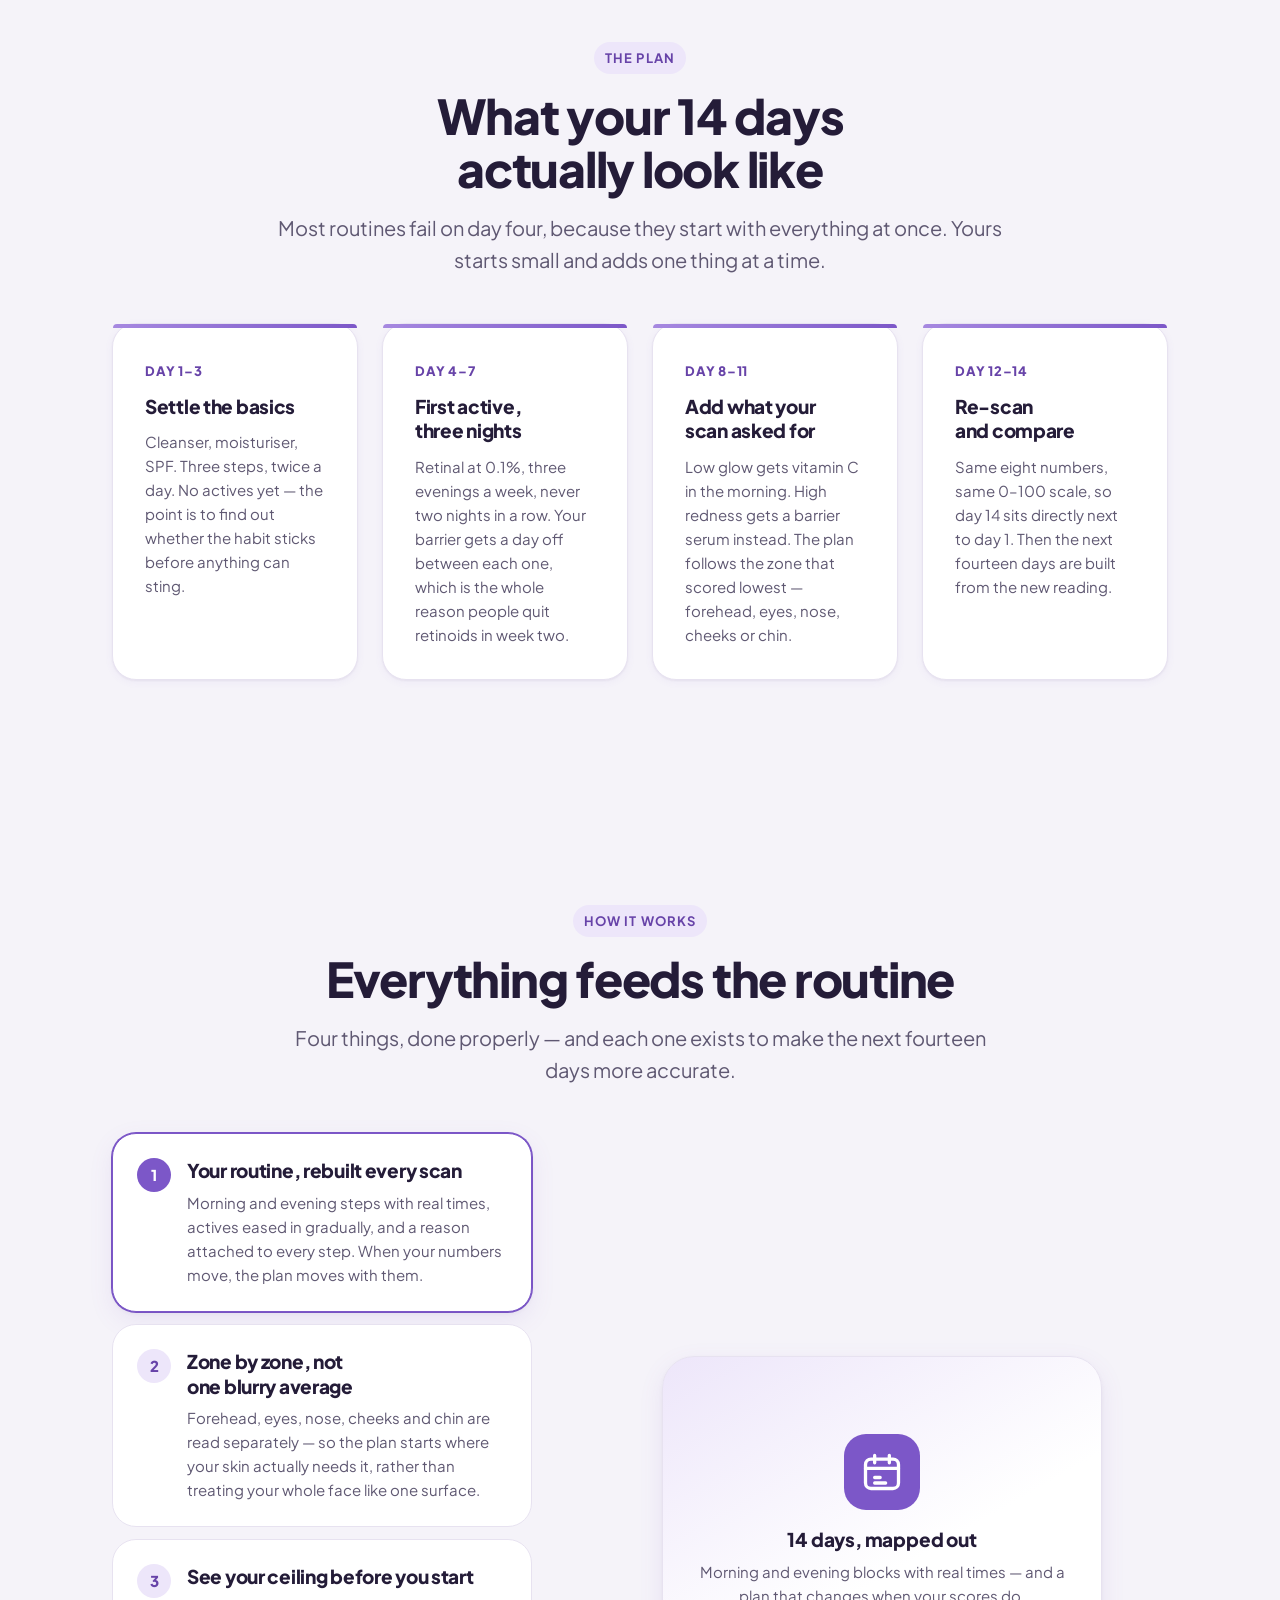
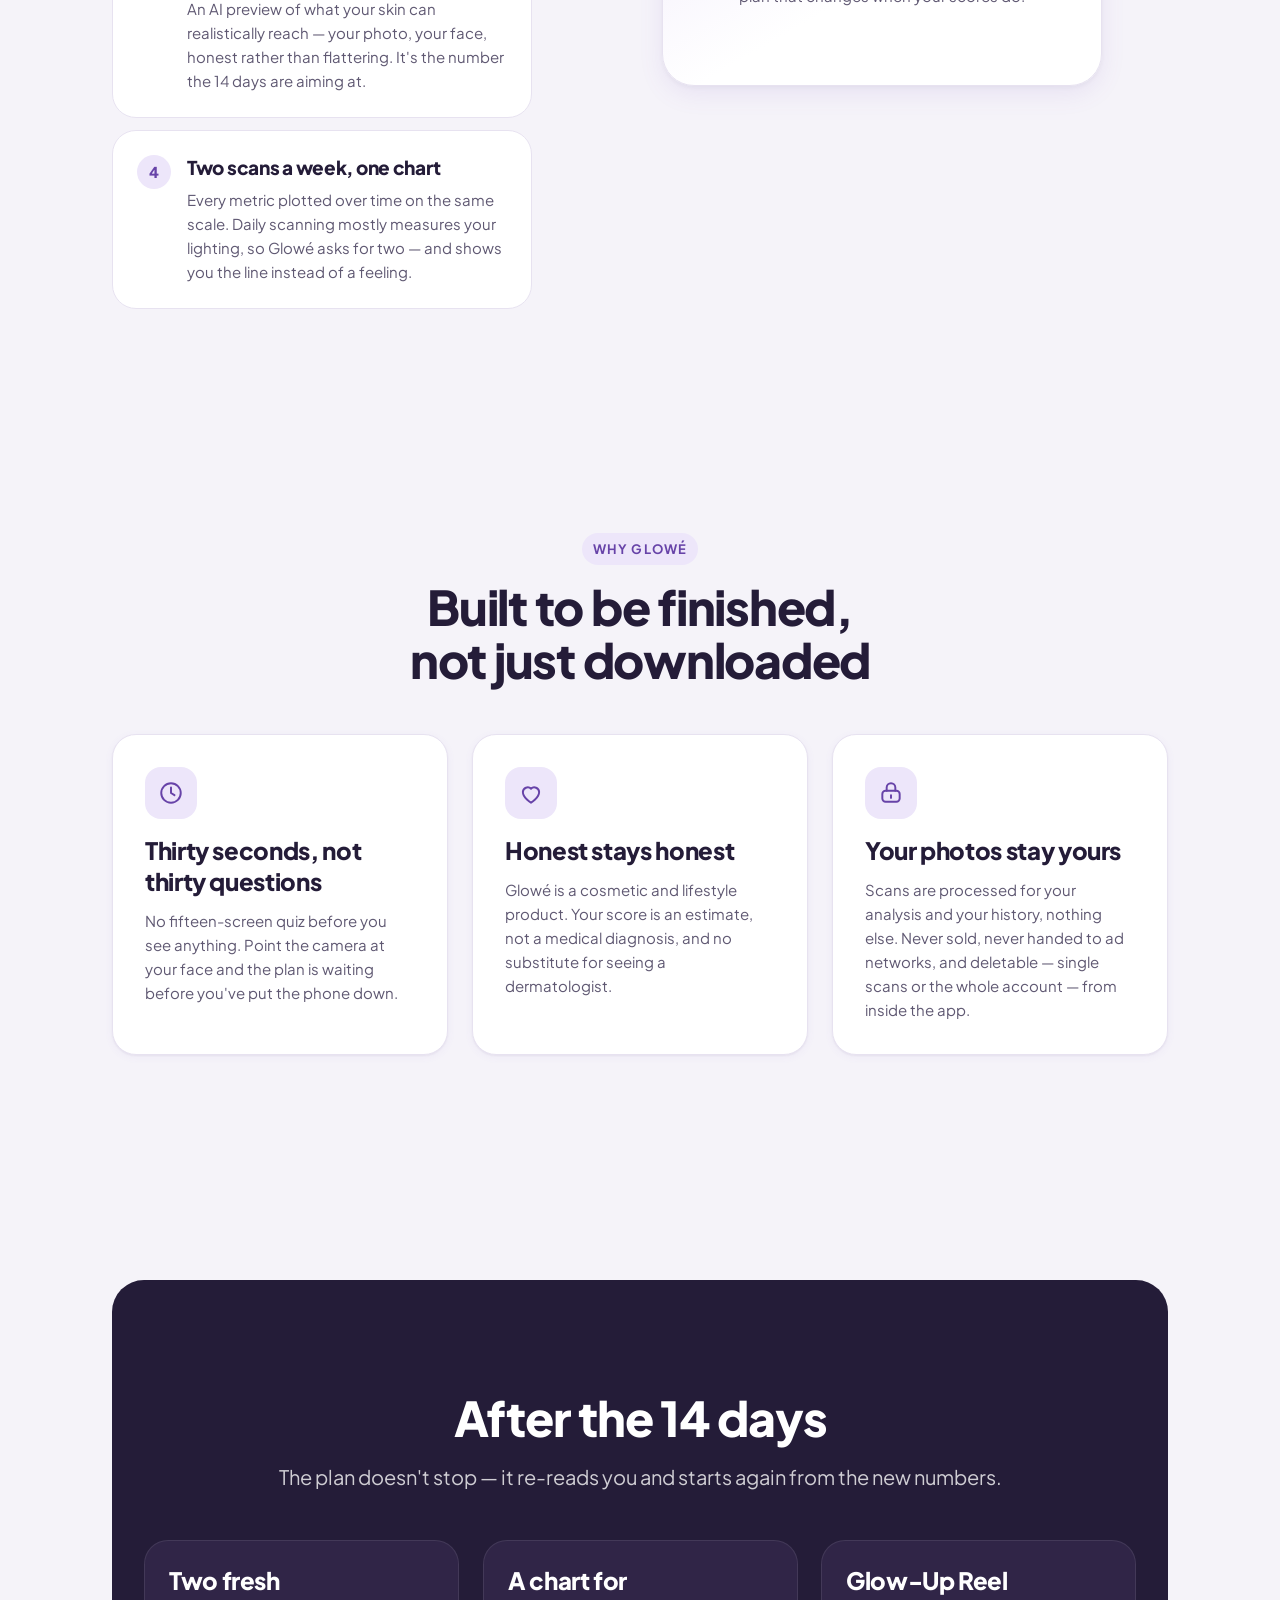
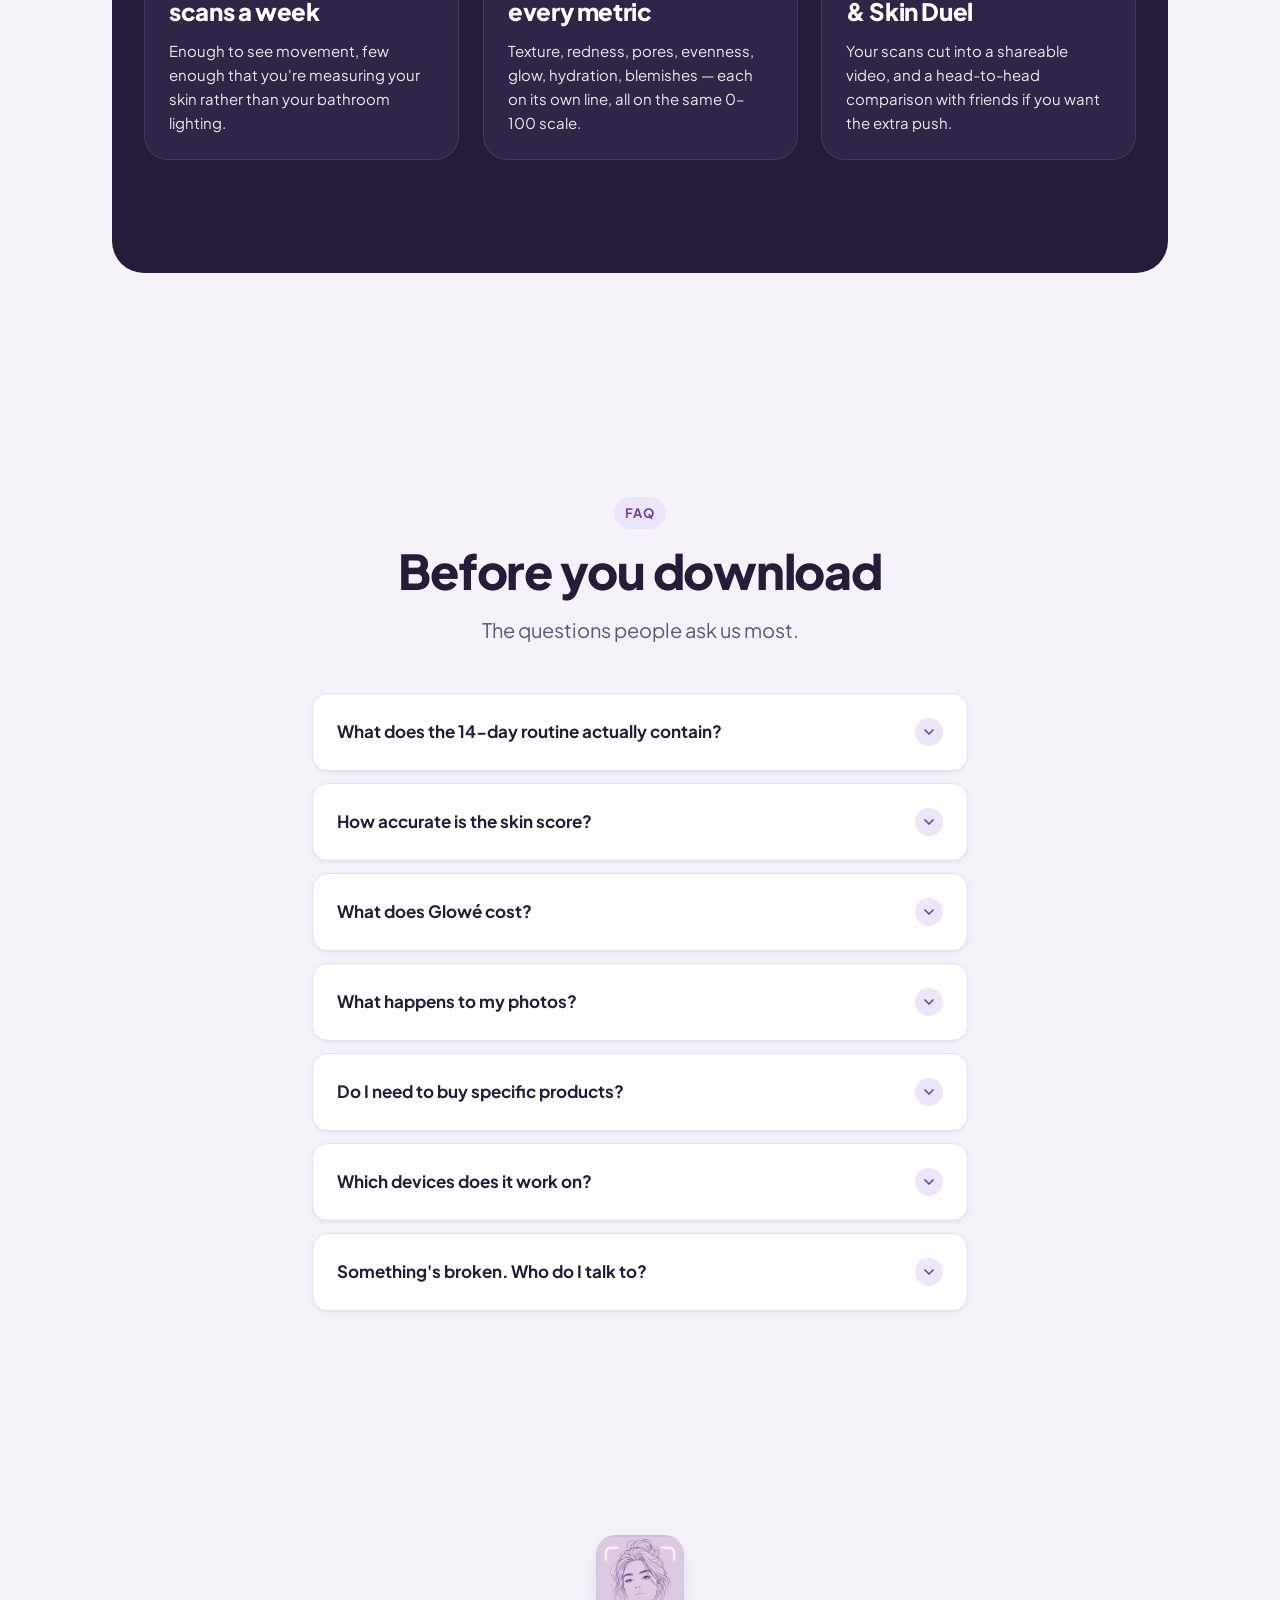
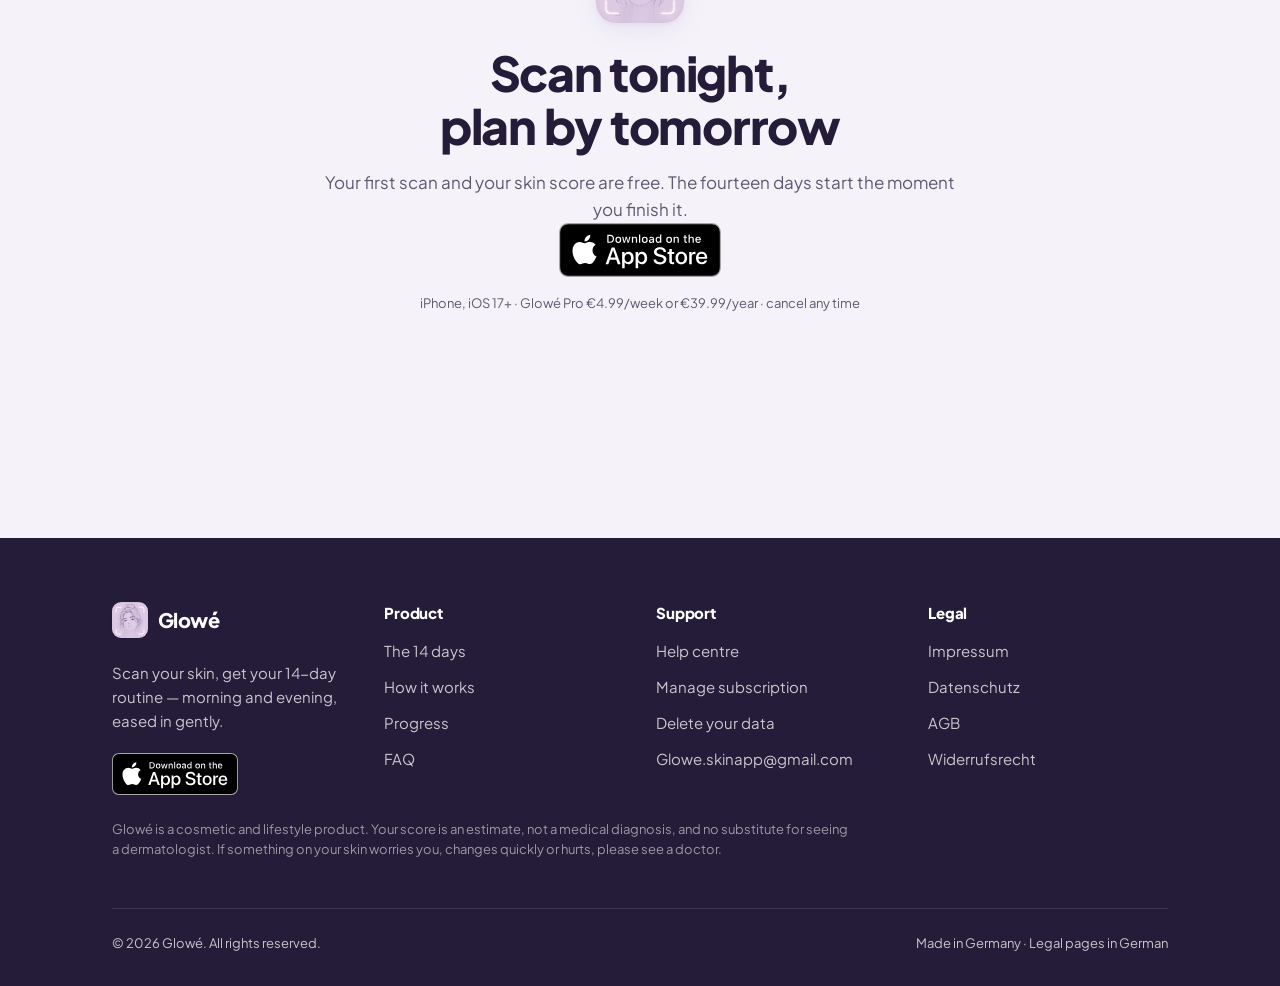
==== commit c3de96ae: "Translate entire website to English: legal pages + comments - impressum.html: Translate from German " ====
--- a/index.html
+++ b/index.html
@@ -537,20 +537,20 @@
                   <div>
                     <div class="shot__icon">
                       <svg viewBox="0 0 24 24" aria-hidden="true">
-                        <!-- Gesichtsumriss -->
+                        <!-- Face outline -->
                         <path
                           d="M12 2.6c4.4 0 7.4 3.1 7.4 8.1 0 6.2-3.3 11-7.4 11s-7.4-4.8-7.4-11c0-5 3-8.1 7.4-8.1Z"
                           fill="none"
                           stroke="#fff"
-                          stroke-width="1.5"
+                          stroke-width="1.6"
                         />
-                        <!-- Die fünf gemessenen Zonen -->
+                        <!-- Five measurement points: forehead, eyes, nose, chin -->
                         <g fill="#fff" stroke="none">
-                          <rect x="8.2" y="5.6" width="7.6" height="1.9" rx="0.95" />
-                          <ellipse cx="8.75" cy="10.9" rx="1.55" ry="1.2" />
-                          <ellipse cx="15.25" cy="10.9" rx="1.55" ry="1.2" />
-                          <rect x="11.35" y="9.9" width="1.3" height="4.9" rx="0.65" />
-                          <ellipse cx="12" cy="18" rx="2.7" ry="1.7" />
+                          <circle cx="12" cy="6.9" r="1.35" />
+                          <circle cx="8.5" cy="11.4" r="1.35" />
+                          <circle cx="15.5" cy="11.4" r="1.35" />
+                          <circle cx="12" cy="12.6" r="1.35" />
+                          <circle cx="12" cy="17.4" r="1.35" />
                         </g>
                       </svg>
                     </div>
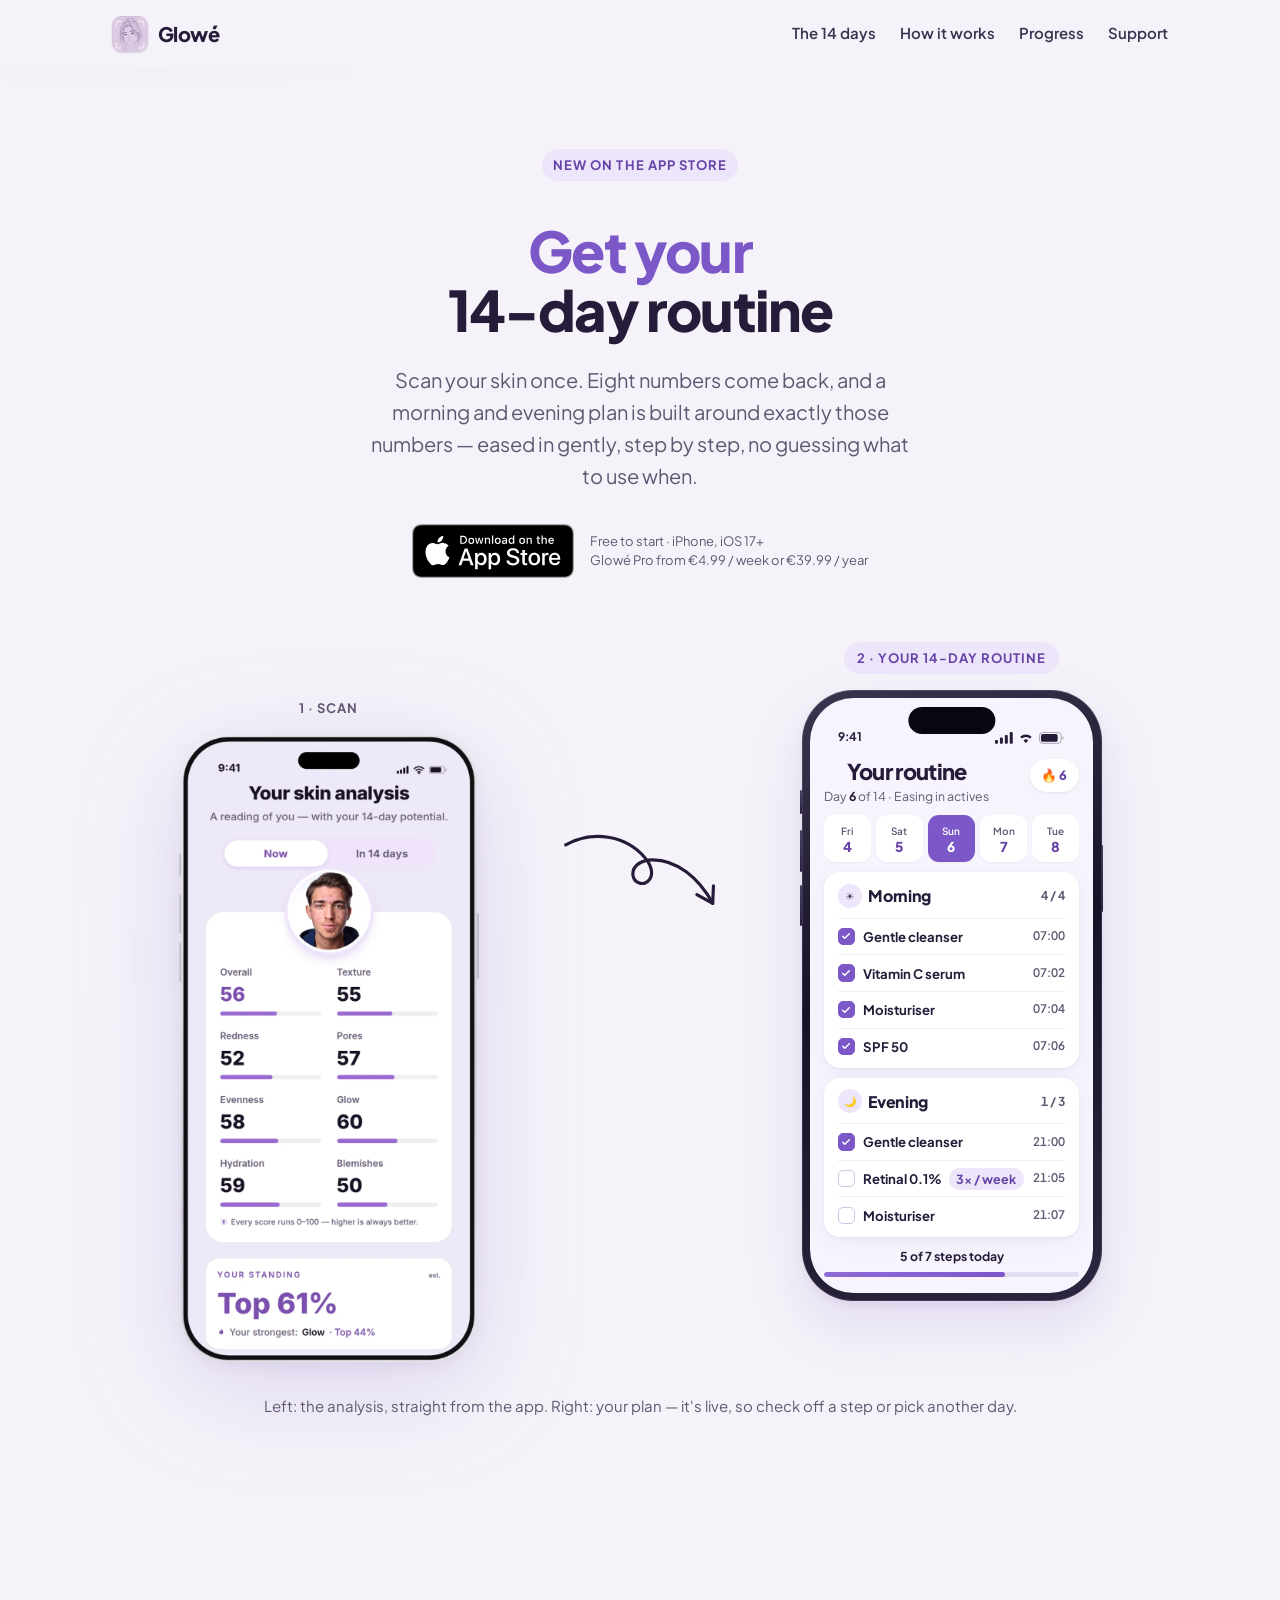
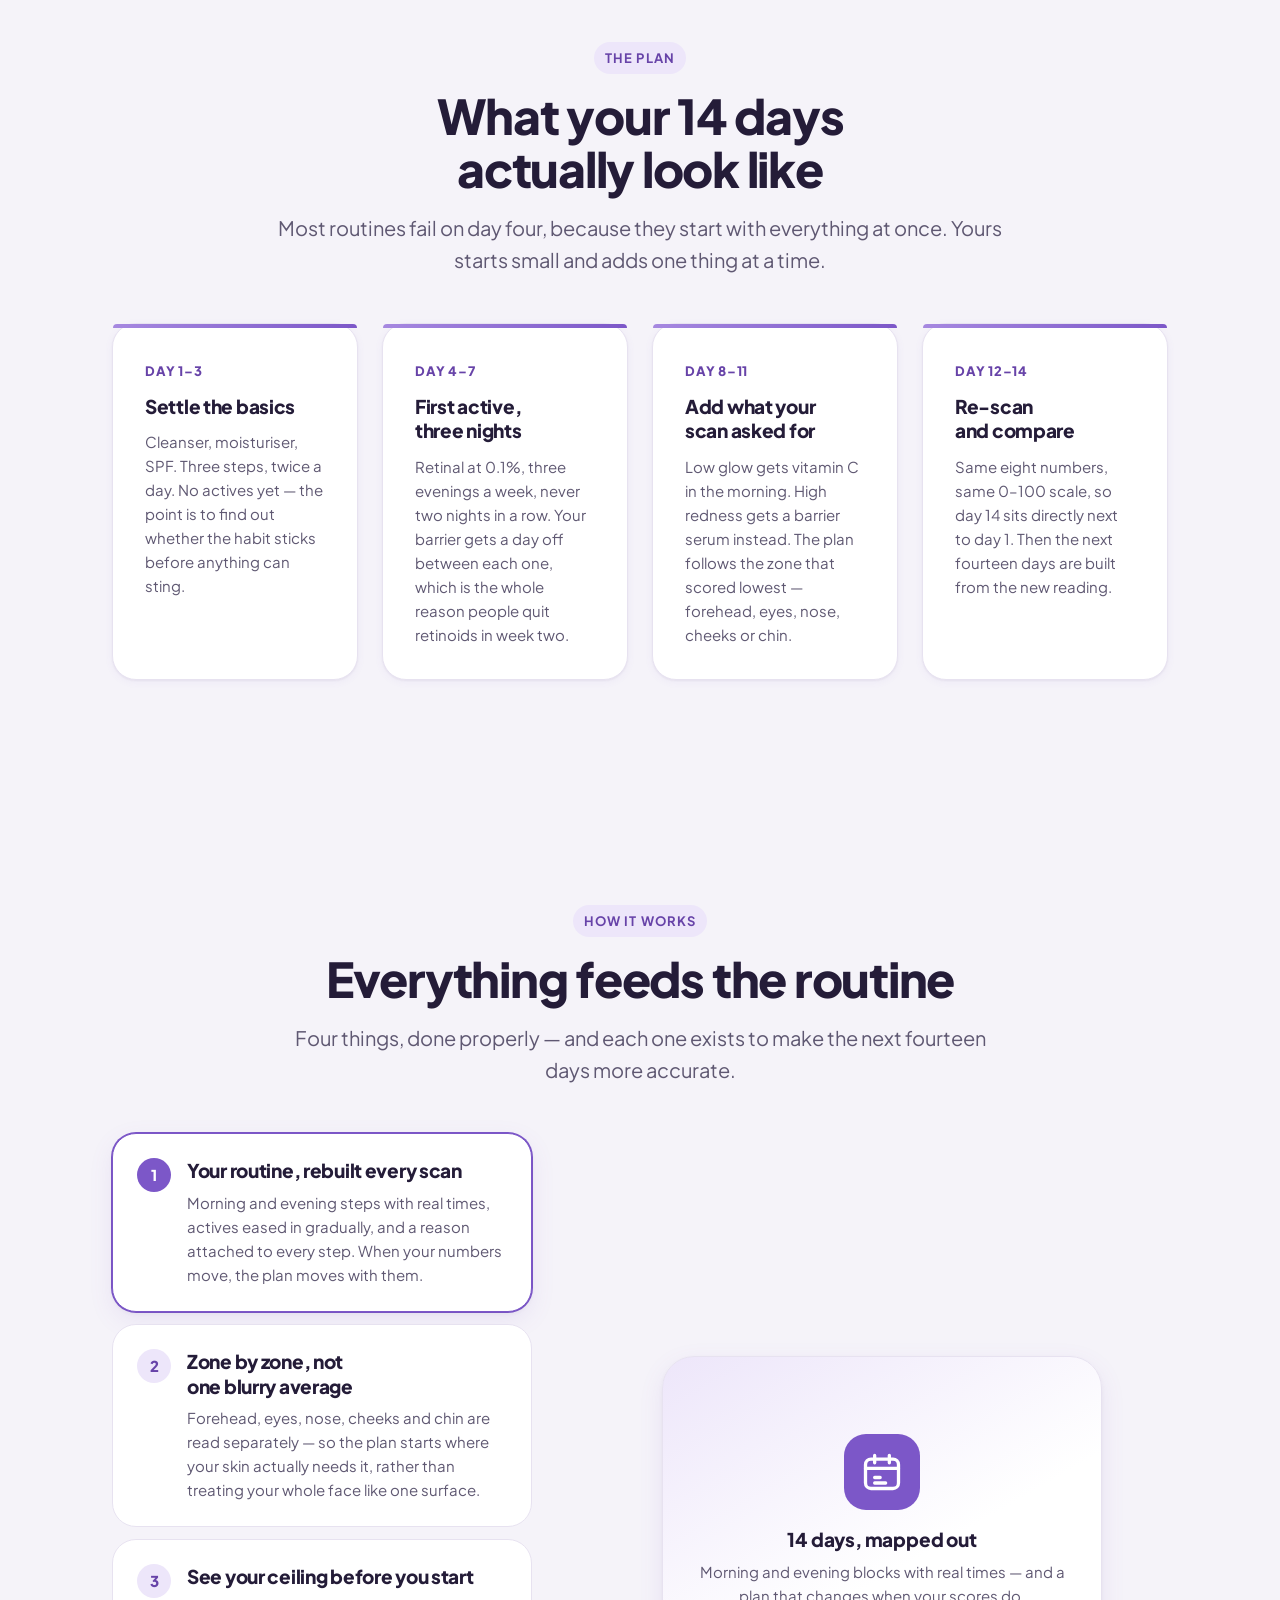
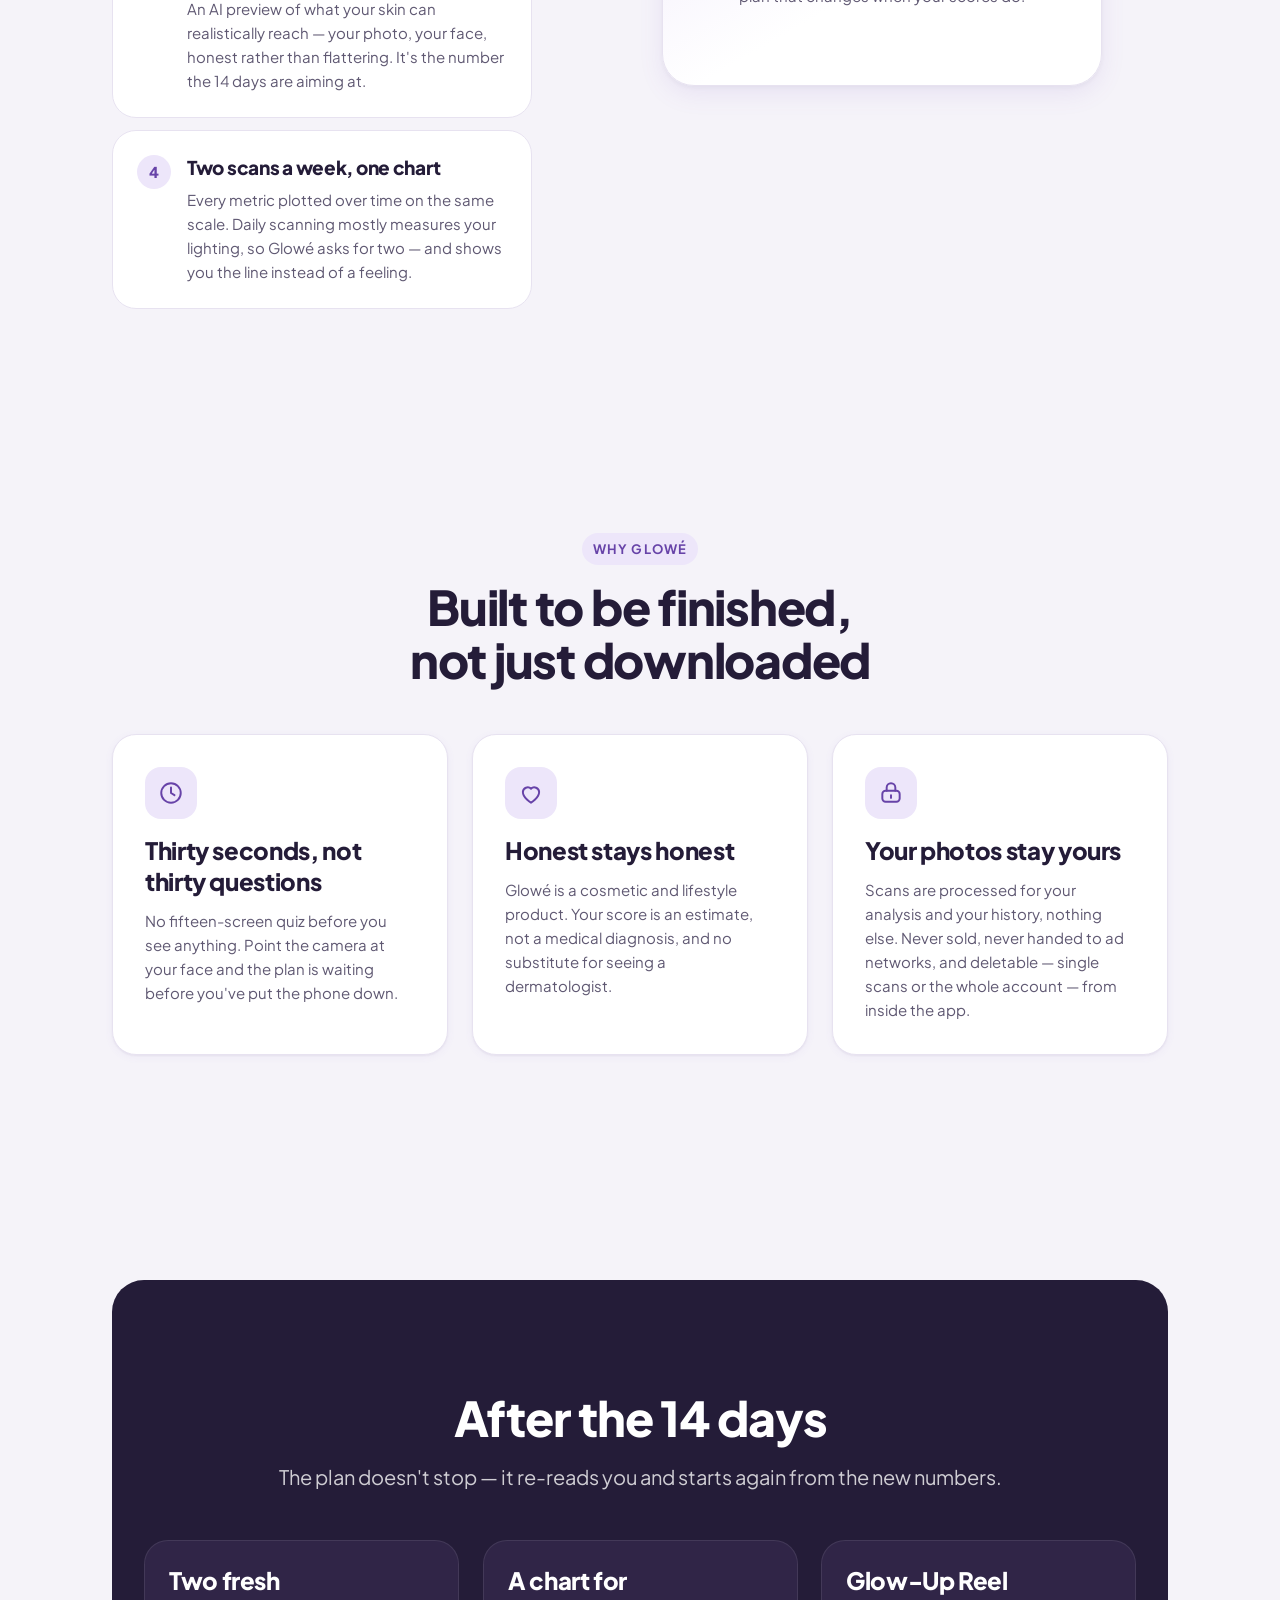
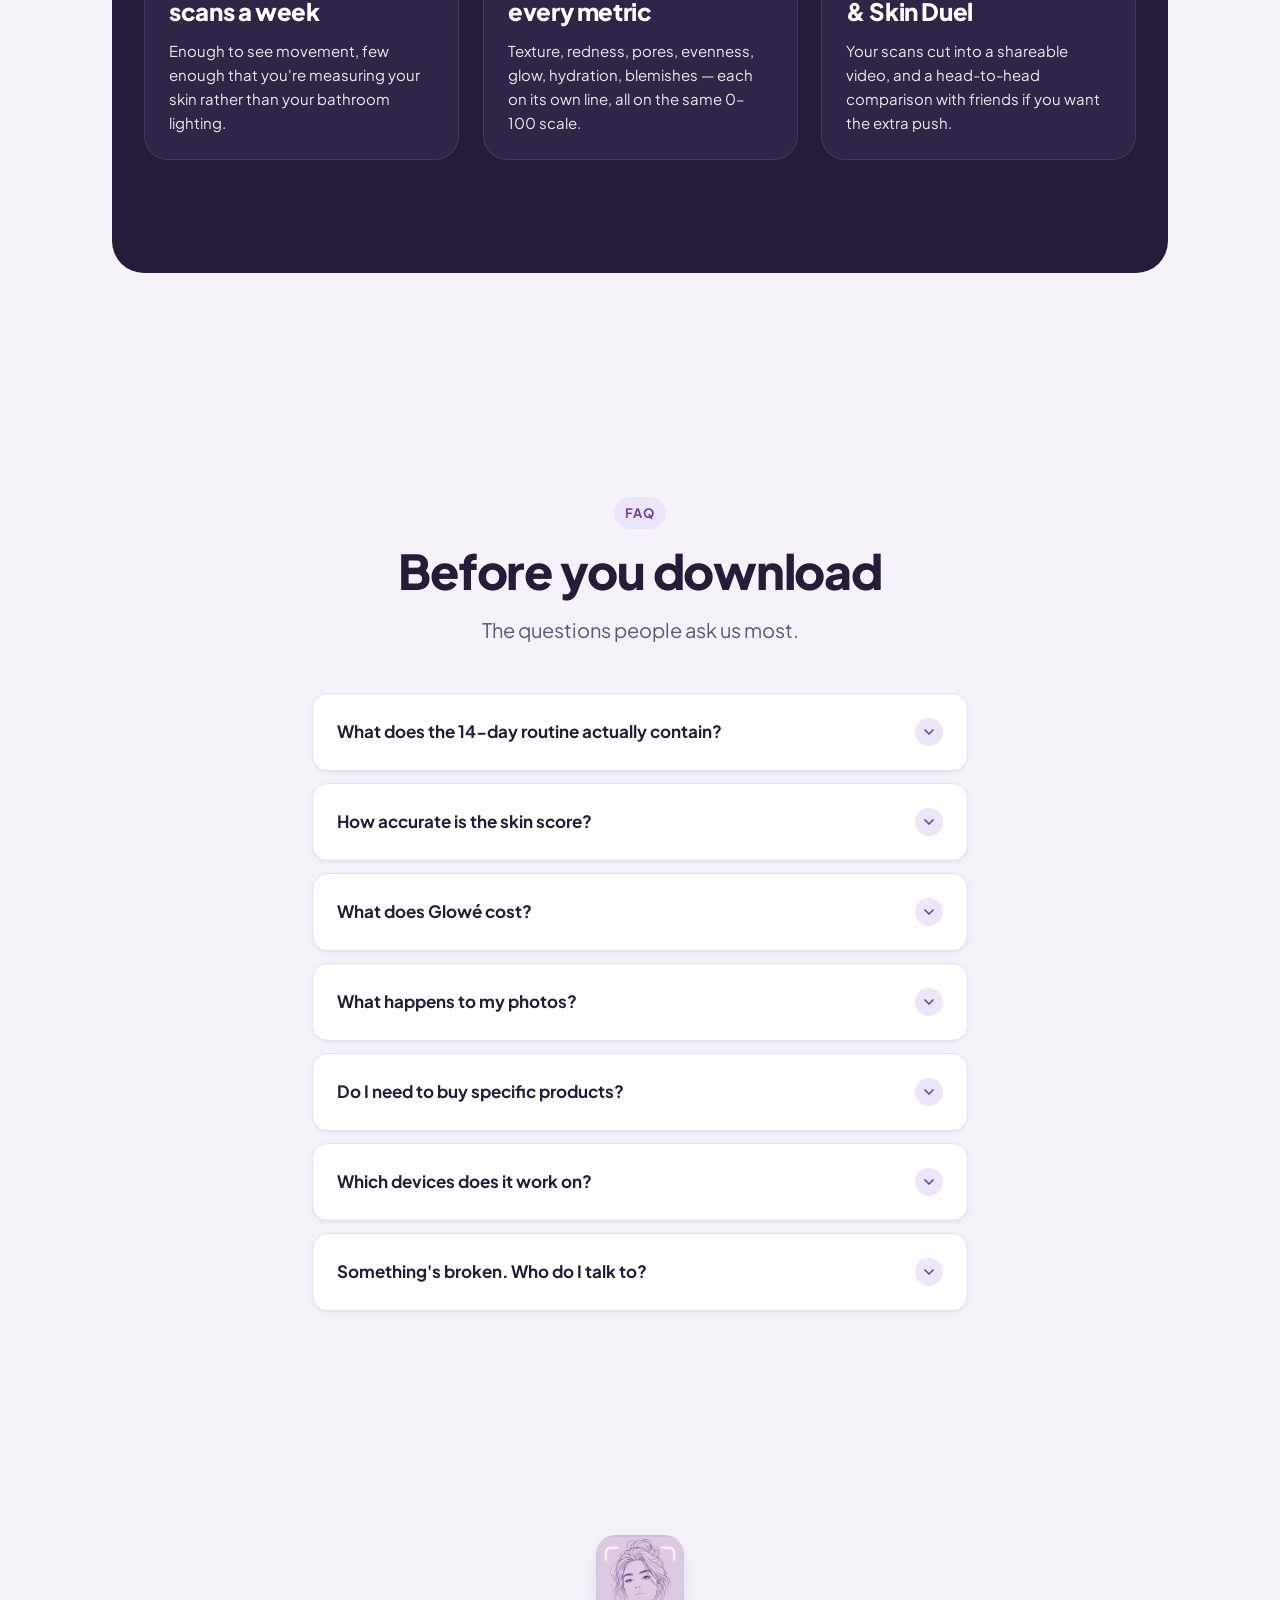
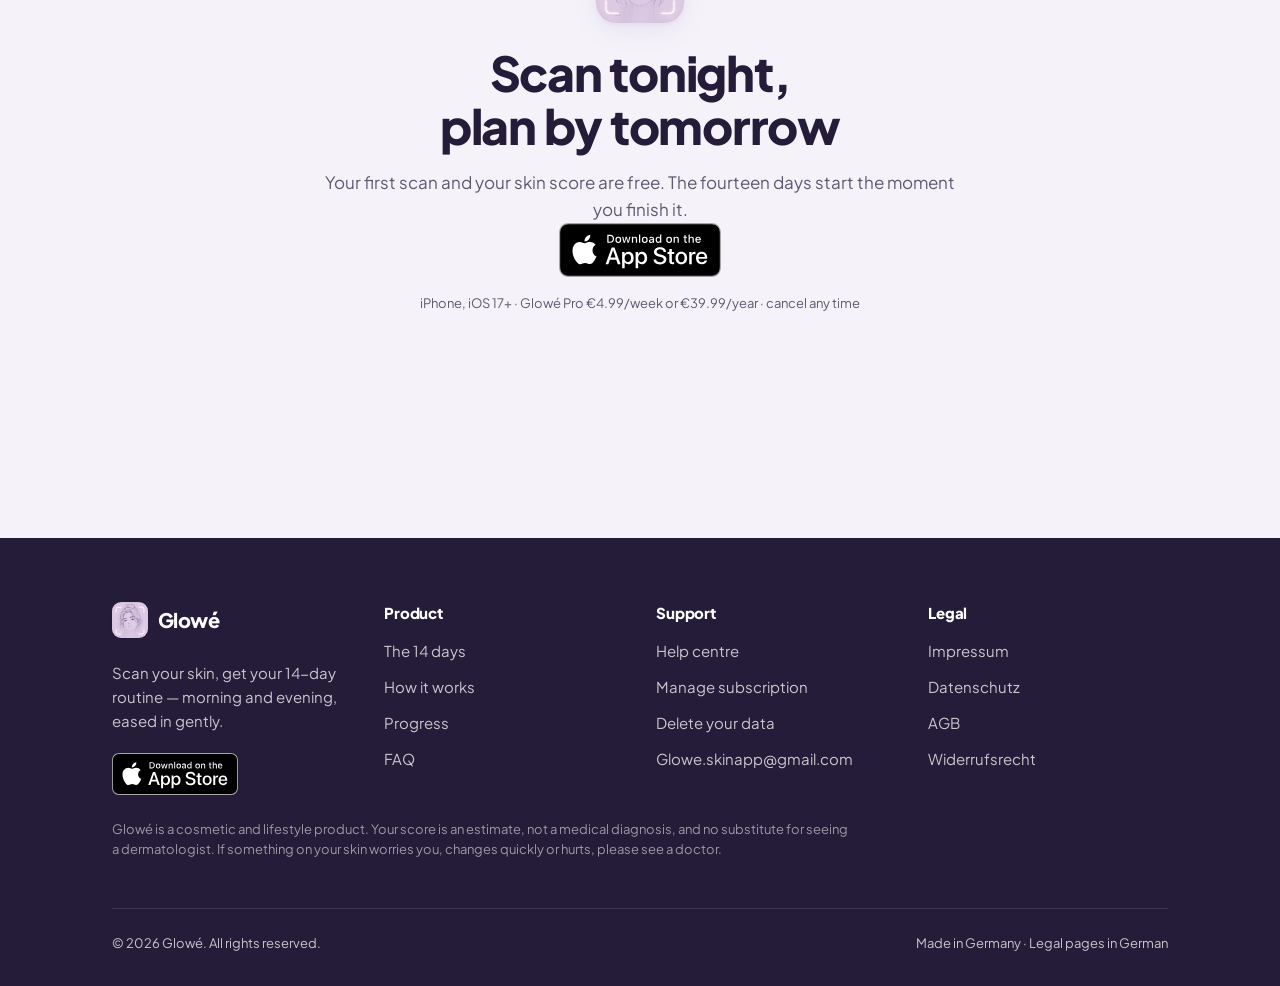
==== commit fec679b9: "Fix App Store links failing in TikTok/Instagram in-app browsers In-app browsers (TikTok, Instagram, " ====
--- a/index.html
+++ b/index.html
@@ -10,6 +10,7 @@
     />
     <link rel="canonical" href="https://glowe.app/" />
     <meta name="theme-color" content="#f5f3f9" />
+    <meta name="apple-itunes-app" content="app-id=6787454842" />
 
     <meta property="og:type" content="website" />
     <meta property="og:site_name" content="Glowé" />
@@ -132,8 +133,7 @@
               <a
                 class="appstore"
                 href="https://apps.apple.com/app/id6787454842"
-                target="_blank"
-                rel="noopener"
+                data-appstore
               >
                 <img
                   src="assets/img/appstore-badge.svg"
@@ -836,8 +836,7 @@
             <a
               class="appstore"
               href="https://apps.apple.com/app/id6787454842"
-              target="_blank"
-              rel="noopener"
+              data-appstore
             >
               <img
                 src="assets/img/appstore-badge.svg"
@@ -878,8 +877,7 @@
               <a
                 class="appstore appstore--sm"
                 href="https://apps.apple.com/app/id6787454842"
-                target="_blank"
-                rel="noopener"
+                data-appstore
               >
                 <img
                   src="assets/img/appstore-badge.svg"
